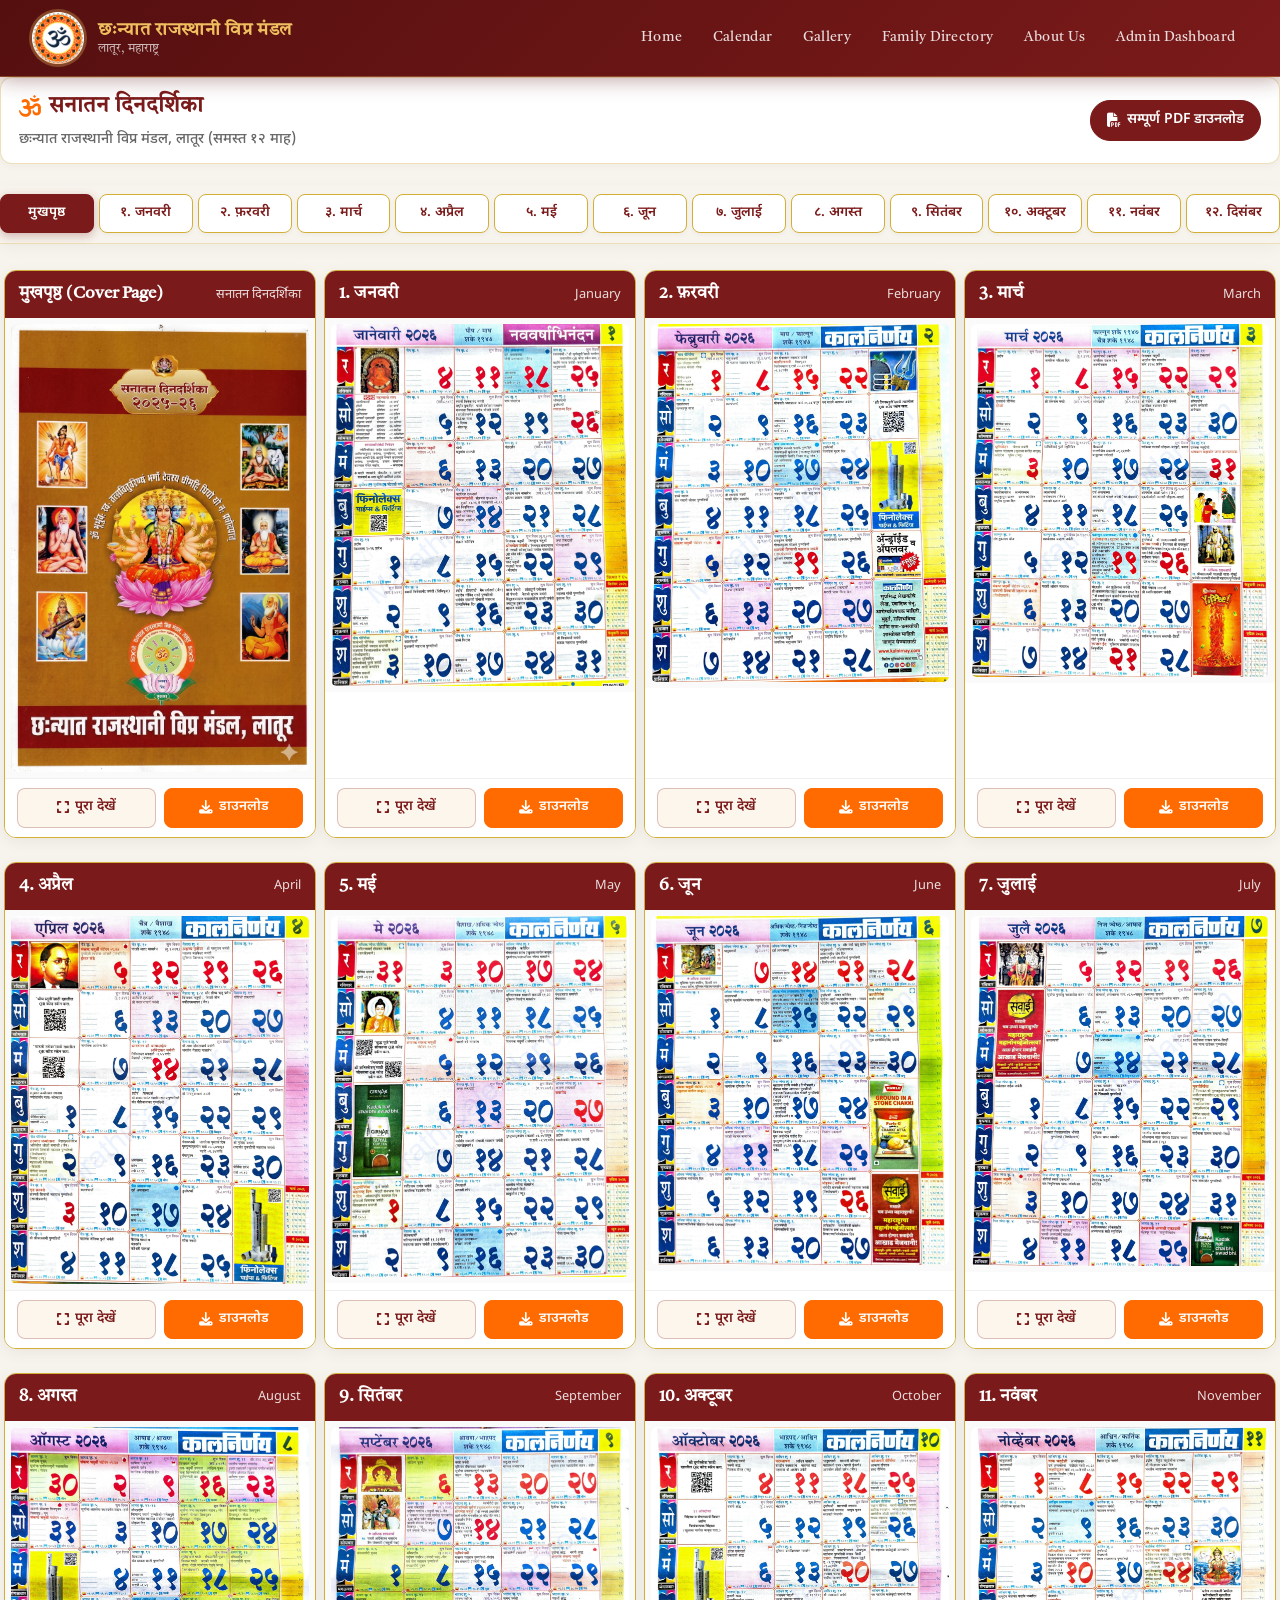
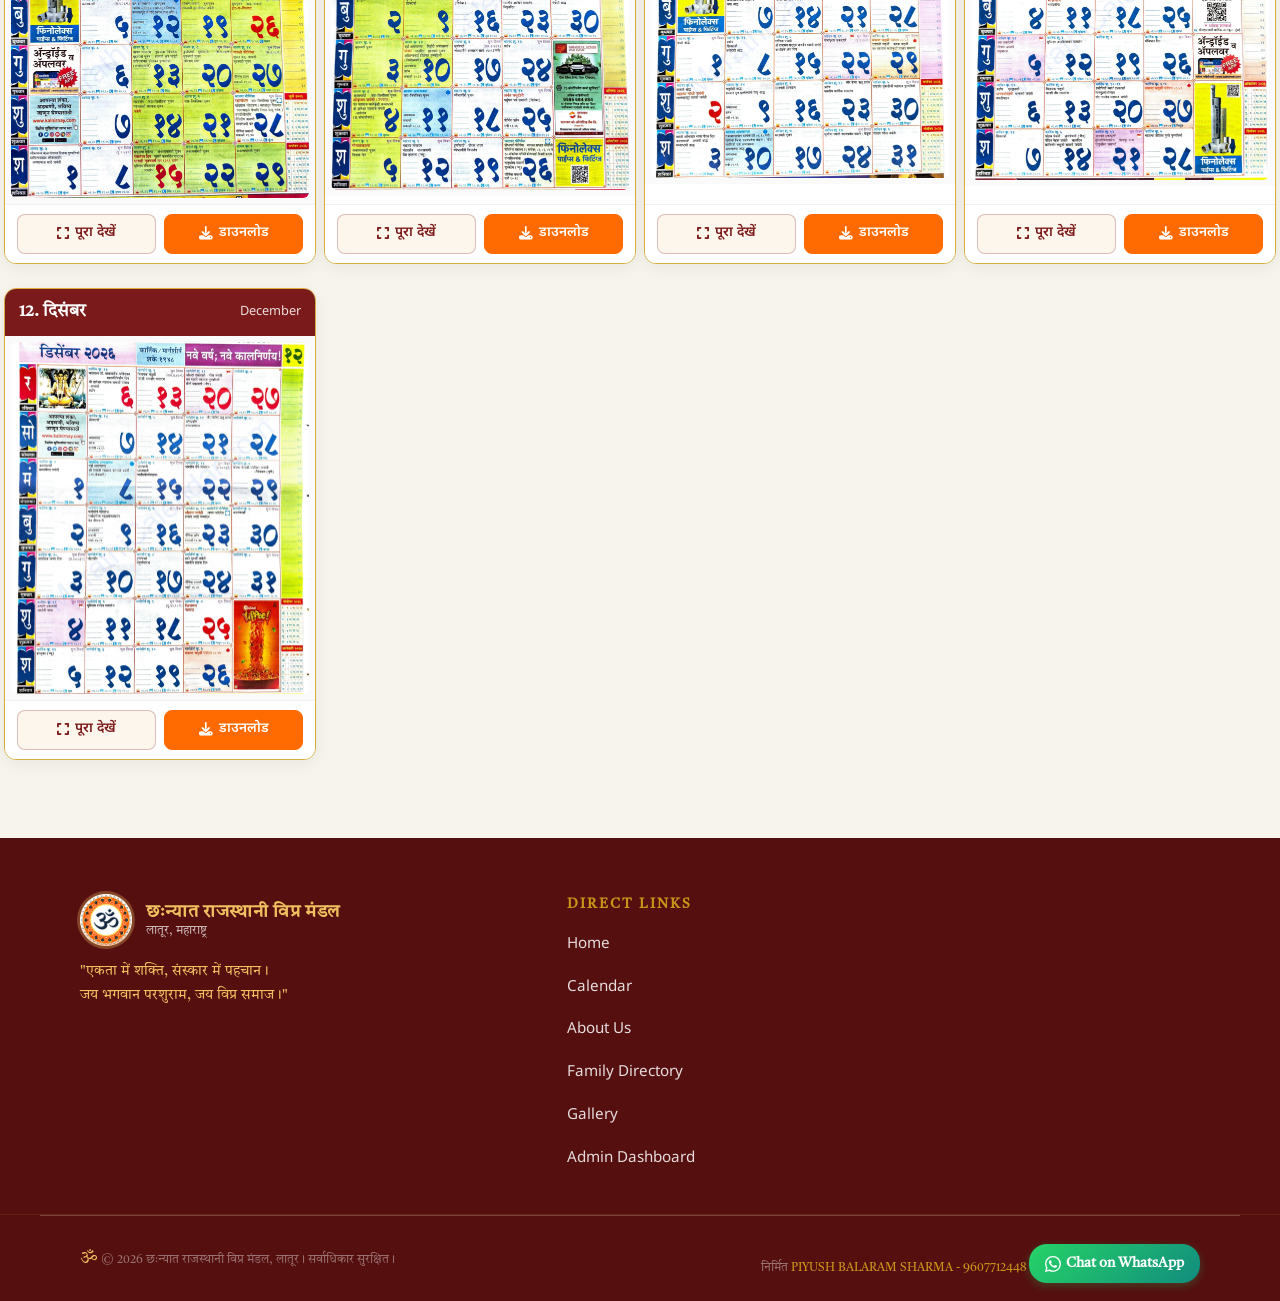
==== calendar.html @ 255fa9c8 "Configure GitHub Pages with static HTML versions and auto-deployment workflow" ====
﻿<!DOCTYPE html> <html lang="hi" dir="ltr"> <head>     <meta charset="UTF-8">     <meta name="viewport" content="width=device-width, initial-scale=1.0, viewport-fit=cover">     <meta name="theme-color" content="#7B1A1A">     <link rel="icon" href="favicon.ico" type="image/x-icon">     <link rel="shortcut icon" href="favicon.ico" type="image/x-icon">      <title>सनातन दिनदर्शिका (समस्त १२ माह) | छःन्यात राजस्थानी विप्र मंडल, लातूर</title>     <meta name="description" content="छःन्यात राजस्थानी विप्र मंडल लातूर — सनातन दिनदर्शिका (समस्त १२ माह के पृष्ठ)">      <link rel="preconnect" href="https://fonts.googleapis.com">     <link rel="preconnect" href="https://fonts.gstatic.com" crossorigin>     <link href="https://fonts.googleapis.com/css2?family=Tiro+Devanagari+Hindi&family=Noto+Sans+Devanagari:wght@400;500;600;700&display=swap" rel="stylesheet">     <link rel="stylesheet" href="https://cdnjs.cloudflare.com/ajax/libs/font-awesome/6.5.0/css/all.min.css">     <link rel="stylesheet" href="css/style.css?v=1793622425">      <style>         :root {             --cal-maroon: #7B1A1A;             --cal-maroon-dark: #581212;             --cal-gold: #d4af37;             --cal-saffron: #FF6B00;             --cal-saffron-dark: #e65100;             --cal-bg: #f7f4ed;             --sticky-offset: 140px;  /* height of sticky bar + breathing room */         }          body {             background-color: var(--cal-bg);             margin: 0;             padding: 0;             font-family: 'Noto Sans Devanagari', sans-serif;             -webkit-tap-highlight-color: transparent;         }          .cal-container {             max-width: 1200px;             margin: 0 auto;             padding: 15px 14px 60px;         }          /* Both site-header and month bar scroll naturally with the page */         .site-header {             position: relative !important;             top: auto !important;         }          .month-bar-sticky-wrap {             position: relative;             z-index: 10;             background: rgba(247, 244, 237, 0.98);             padding: 8px 0 10px;             margin-bottom: 20px;             border-bottom: 1.5px solid rgba(212, 175, 55, 0.3);             box-shadow: 0 4px 15px rgba(0, 0, 0, 0.04);         }          .month-bar-row {             display: flex;             overflow-x: auto;             scroll-snap-type: x mandatory;             -webkit-overflow-scrolling: touch;             gap: 8px;             padding: 4px 2px 6px;             scrollbar-width: none;         }         .month-bar-row::-webkit-scrollbar {             display: none;         }          .month-btn {             background: #fff;             border: 1.5px solid var(--cal-gold);             color: var(--cal-maroon);             padding: 7px 14px;             border-radius: 20px;             font-size: 0.88rem;             font-weight: 600;             cursor: pointer;             text-align: center;             transition: all 0.2s ease;             box-shadow: 0 2px 5px rgba(0,0,0,0.04);             white-space: nowrap;             display: inline-flex;             align-items: center;             justify-content: center;             text-decoration: none;             user-select: none;             flex-shrink: 0;             scroll-snap-align: center;         }          .month-btn:hover {             background: #fff3e6;             color: var(--cal-saffron);             border-color: var(--cal-saffron);             transform: translateY(-1px);         }          .month-btn.active {             background: var(--cal-maroon);             color: #fff;             border-color: var(--cal-maroon);             box-shadow: 0 3px 10px rgba(123, 26, 26, 0.3);         }          @media (min-width: 1200px) {             .month-bar-row {                 display: grid;                 grid-template-columns: repeat(13, 1fr);                 gap: 5px;                 overflow-x: visible;                 padding: 0;             }             .month-btn {                 padding: 8px 2px;                 border-radius: 8px;                 font-size: 0.85rem;                 flex-shrink: 1;             }         }          /* Control / Header Bar */         .cal-header-bar {             background: #fff;             padding: 12px 18px;             border-radius: 12px;             margin-bottom: 22px;             border: 1px solid rgba(201, 148, 26, 0.3);             display: flex;             justify-content: space-between;             align-items: center;             flex-wrap: wrap;             gap: 12px;             box-shadow: 0 2px 8px rgba(0,0,0,0.04);         }          .cal-main-title {             font-family: 'Tiro Devanagari Hindi', serif;             font-size: 1.35rem;             color: var(--cal-maroon);             margin: 0;             font-weight: 700;             display: flex;             align-items: center;             gap: 8px;         }          .btn-pdf {             background: var(--cal-maroon);             color: #fff;             border: 1px solid var(--cal-maroon);             padding: 8px 16px;             border-radius: 20px;             font-size: 0.88rem;             font-weight: 600;             cursor: pointer;             display: inline-flex;             align-items: center;             gap: 6px;             transition: all 0.2s;             text-decoration: none;         }          .btn-pdf:hover {             background: var(--cal-maroon-dark);             box-shadow: 0 3px 10px rgba(123, 26, 26, 0.25);         }          /* All 12 Months Grid */         .all-months-grid {             display: grid;             grid-template-columns: repeat(auto-fill, minmax(270px, 1fr));               margin-bottom: 30px;         }          .month-row-card {             background: #fff;             border-radius: 12px;             border: 1.5px solid var(--cal-gold);             overflow: hidden;             box-shadow: 0 4px 15px rgba(0,0,0,0.06);             display: flex;             flex-direction: column;             margin: 6px 4px 18px;             transition: transform 0.25s, box-shadow 0.25s, border-color 0.25s;         }          @keyframes cardPulseGlow {             0% { box-shadow: 0 0 0 0 rgba(255, 107, 0, 0.75); border-color: var(--cal-saffron); }             50% { box-shadow: 0 0 26px 8px rgba(255, 107, 0, 0.5); transform: scale(1.015); border-color: var(--cal-saffron); }             100% { box-shadow: 0 4px 15px rgba(0,0,0,0.06); border-color: var(--cal-gold); transform: scale(1); }         }         .month-row-card.highlight-pulse {             animation: cardPulseGlow 1.8s ease-in-out;         }          .month-row-card:hover {             transform: translateY(-4px);             box-shadow: 0 10px 25px rgba(123, 26, 26, 0.15);         }          .month-card-header {             background: var(--cal-maroon);             color: #fff;             padding: 10px 14px;             display: flex;             justify-content: space-between;             align-items: center;         }          .month-card-header h3 {             margin: 0;             font-size: 1.05rem;             font-family: 'Tiro Devanagari Hindi', serif;             color: #fff;         }          .month-card-header span {             font-size: 0.8rem;             opacity: 0.85;         }          .month-card-img-wrap {             padding: 6px;             background: #fafafa;             text-align: center;             display: flex;             align-items: center;             justify-content: center;         }          .month-card-img-wrap a {             display: block;             width: 100%;         }          .month-card-img-wrap img {             width: 100%;             height: auto;             display: block;             border-radius: 6px;             object-fit: contain;             transition: transform 0.2s ease;         }          .month-card-img-wrap:hover img {             transform: scale(1.015);         }          .month-card-actions {             padding: 9px 12px;             background: #fff;             border-top: 1px solid #f0f0f0;             display: flex;             gap: 8px;             margin-top: auto;         }          .card-action-btn {             flex: 1;             padding: 8px 10px;             border-radius: 8px;             font-size: 0.85rem;             font-weight: 600;             text-align: center;             cursor: pointer;             text-decoration: none;             display: inline-flex;             align-items: center;             justify-content: center;             gap: 6px;             border: 1px solid rgba(123, 26, 26, 0.25);             background: #fdf6ec;             color: var(--cal-maroon);             transition: all 0.2s;             min-height: 38px;         }          .card-action-btn:hover {             background: var(--cal-maroon);             color: #fff;         }          .card-action-btn.btn-dl {             background: var(--cal-saffron);             color: #fff;             border-color: var(--cal-saffron);         }         .card-action-btn.btn-dl:hover {             background: var(--cal-saffron-dark);         }          /* Floating Scroll-to-Top Button */         .scroll-top-btn {             position: fixed;             bottom: 25px;             right: 20px;             width: 46px;             height: 46px;             border-radius: 50%;             background: var(--cal-maroon);             color: #fff;             border: 2px solid var(--cal-gold);             box-shadow: 0 4px 15px rgba(0,0,0,0.25);             display: none;             align-items: center;             justify-content: center;             font-size: 1.1rem;             cursor: pointer;             z-index: 80;             transition: transform 0.2s ease, opacity 0.2s ease;         }         .scroll-top-btn:active {             transform: scale(0.92);         }          /* Mobile Screens */         @media (max-width: 768px) {             .cal-container {                 padding: 10px 12px 60px;             }              .month-bar-sticky-wrap {                 padding: 6px 0 8px;                 margin-bottom: 14px;             }              .month-btn {                 padding: 7px 14px;                 font-size: 0.85rem;             }              .cal-header-bar {                 padding: 10px 14px;                 justify-content: center;                 text-align: center;                 gap: 10px;                 margin-bottom: 14px;             }              .cal-main-title {                 font-size: 1.15rem;                 justify-content: center;             }              .all-months-grid {                 grid-template-columns: 1fr;                          }              .month-row-card {                 margin: 8px 12px 24px;             }              .month-card-header h3 {                 font-size: 1rem;             }              .month-card-img-wrap {                 padding: 4px;             }              .scroll-top-btn {                 bottom: 20px;                 right: 15px;             }         }          /* ══════════════════════════════════════════════════════════════            MINIMAL FULLSCREEN CALENDAR LIGHTBOX (ONLY ARROWS & IMAGE)         ══════════════════════════════════════════════════════════════ */         .cal-lightbox-overlay {             position: fixed;             inset: 0;             z-index: 99999;             background: rgba(8, 6, 6, 0.94);             backdrop-filter: blur(12px);             -webkit-backdrop-filter: blur(12px);             display: none;             align-items: center;             justify-content: center;             opacity: 0;             transition: opacity 0.22s ease;             user-select: none;         }         .cal-lightbox-overlay.active {             display: flex;             opacity: 1;         }          /* Floating Close Button */         .cal-lb-close-btn {             position: absolute;             top: 20px;             right: 22px;             width: 44px;             height: 44px;             border-radius: 50%;             background: rgba(255, 255, 255, 0.14);             border: 1px solid rgba(255, 255, 255, 0.3);             color: #fff;             font-size: 1.4rem;             display: flex;             align-items: center;             justify-content: center;             cursor: pointer;             z-index: 25;             transition: all 0.2s ease;             backdrop-filter: blur(8px);         }         .cal-lb-close-btn:hover {             background: #d32f2f;             border-color: #ef5350;             transform: scale(1.1);         }          /* Floating Zoom Controls Bar */         .cal-lb-zoom-bar {             position: absolute;             top: 20px;             left: 24px;             display: flex;             align-items: center;             gap: 8px;             z-index: 25;         }         .cal-lb-zoom-btn {             width: 44px;             height: 44px;             border-radius: 50%;             background: rgba(255, 255, 255, 0.14);             border: 1px solid rgba(255, 255, 255, 0.3);             color: #fff;             font-size: 1.15rem;             display: flex;             align-items: center;             justify-content: center;             cursor: pointer;             transition: all 0.2s ease;             backdrop-filter: blur(8px);         }         .cal-lb-zoom-btn:hover {             background: var(--cal-maroon);             border-color: var(--cal-gold);             transform: scale(1.1);             color: #fff;         }         .cal-lb-zoom-btn:active {             transform: scale(0.95);         }          /* Image Stage */         .cal-lightbox-stage {             width: 100%;             height: 100%;             display: flex;             align-items: center;             justify-content: center;             padding: 16px;             overflow: hidden;             touch-action: none;         }          .cal-lightbox-img {             max-width: 95vw;             max-height: 95vh;             object-fit: contain;             border-radius: 8px;             box-shadow: 0 15px 50px rgba(0, 0, 0, 0.85);             transition: transform 0.15s ease-out, opacity 0.18s ease;             transform-origin: center center;             cursor: zoom-in;             user-select: none;             -webkit-user-drag: none;         }         .cal-lightbox-img.zoomed {             cursor: grab;         }         .cal-lightbox-img.dragging {             cursor: grabbing;             transition: none !important;         }         .cal-lightbox-img.switching {             opacity: 0.15;             transform: scale(0.97);         }          /* Floating Prev / Next Navigation Arrows */         .cal-lb-nav {             position: absolute;             top: 50%;             transform: translateY(-50%);             width: 58px;             height: 58px;             border-radius: 50%;             background: rgba(32, 18, 18, 0.8);             border: 2px solid var(--cal-gold);             color: #fff;             font-size: 1.5rem;             cursor: pointer;             display: flex;             align-items: center;             justify-content: center;             transition: all 0.2s ease;             z-index: 20;             backdrop-filter: blur(8px);             box-shadow: 0 4px 20px rgba(0,0,0,0.6);         }         .cal-lb-nav:hover {             background: var(--cal-maroon);             transform: translateY(-50%) scale(1.15);             box-shadow: 0 0 25px rgba(212, 175, 55, 0.75);         }         .cal-lb-nav:active {             transform: translateY(-50%) scale(0.95);         }         .cal-lb-nav.prev { left: 24px; }         .cal-lb-nav.next { right: 24px; }          @media (max-width: 768px) {             .cal-lb-close-btn {                 top: 12px;                 right: 12px;                 width: 38px;                 height: 38px;                 font-size: 1.2rem;             }             .cal-lb-zoom-bar {                 top: 12px;                 left: 12px;                 gap: 6px;             }             .cal-lb-zoom-btn {                 width: 38px;                 height: 38px;                 font-size: 1rem;             }             .cal-lb-nav {                 width: 46px;                 height: 46px;                 font-size: 1.25rem;                 background: rgba(25, 12, 12, 0.7);             }             .cal-lb-nav.prev { left: 10px; }             .cal-lb-nav.next { right: 10px; }             .cal-lightbox-stage { padding: 8px; }             .cal-lightbox-img {                 max-width: 96vw;                 max-height: 94vh;             }         }     </style> </head> <body>     <!-- components/header.php --> <header class="site-header">   <!-- Sliding Name Band -->   <div class="sliding-name-band">     <div class="sliding-name-track" id="sliding-name-track"></div>   </div>    <div class="header-top">     <a href="/" class="logo-block" aria-label="मुखपृष्ठ">       <div class="logo-emblem" aria-hidden="true">         <img src="favicon.ico" alt="छःन्यात राजस्थानी विप्र मंडल लोगो" width="60" height="60">       </div>       <div class="logo-text">         <div class="logo-title">छःन्यात राजस्थानी विप्र मंडल</div>         <div class="logo-sub">लातूर, महाराष्ट्र</div>       </div>     </a>          <nav class="desktop-nav" aria-label="मुख्य नेविगेशन">          <a href="index.php">Home</a>          <a href="calendar.php">Calendar</a>          <a href="gallery.php">Gallery</a>          <a href="families.php">Family Directory</a>          <a href="about.php">About Us</a>          <a href="admin-login.php">Admin Dashboard</a>     </nav>          <button class="menu-toggle" id="menuToggle" aria-label="मेनू खोलें" aria-expanded="false">       <svg class="icon-open" viewBox="0 0 24 24" fill="none" stroke="currentColor" stroke-width="2">         <line x1="3" y1="6" x2="21" y2="6"/>         <line x1="3" y1="12" x2="21" y2="12"/>         <line x1="3" y1="18" x2="21" y2="18"/>       </svg>       <svg class="icon-close" viewBox="0 0 24 24" fill="none" stroke="currentColor" stroke-width="2">         <line x1="18" y1="6" x2="6" y2="18"/>         <line x1="6" y1="6" x2="18" y2="18"/>       </svg>     </button>   </div>      <div class="mobile-nav" id="mobileNav" role="navigation" aria-label="मोबाइल नेविगेशन">          <a href="index.php">Home</a>          <a href="calendar.php">Calendar</a>          <a href="gallery.php">Gallery</a>          <a href="families.php">Family Directory</a>          <a href="about.php">About Us</a>          <a href="admin-login.php">Admin Dashboard</a>   </div> </header>  <!-- Scroll to Top Button --> <button class="scroll-to-top" id="scrollToTop" aria-label="ऊपर जाएँ">   <svg viewBox="0 0 24 24" fill="none" stroke="currentColor" stroke-width="2.5" stroke-linecap="round" stroke-linejoin="round">     <polyline points="18 15 12 9 6 15"/>   </svg> </button>         <!-- Header Bar -->         <div class="cal-header-bar">             <div>                 <h1 class="cal-main-title">                     <i class="fas fa-om" style="color:var(--cal-saffron);"></i> सनातन दिनदर्शिका                 </h1>                 <p style="margin: 3px 0 0; font-size: 0.9rem; color: #666; font-weight: 500;">                     छःन्यात राजस्थानी विप्र मंडल, लातूर (समस्त १२ माह)                 </p>             </div>                          <a href="uploads/calendar/calendar.pdf" download="सनातन_दिनदर्शिका.pdf" class="btn-pdf">                 <i class="fas fa-file-pdf"></i> सम्पूर्ण PDF डाउनलोड             </a>                     </div>          <!-- Sticky Month Bar: Desktop (All 12 in 1 Row) & Mobile (Swipeable Pills) -->         <div class="month-bar-sticky-wrap" id="month-bar-sticky-wrap">             <div class="month-bar-row" id="month-bar-row">                 <a href="?month=cover" class="month-btn" data-month="cover" id="tab-month-cover">                     मुखपृष्ठ                 </a>                                     <a href="?month=1" class="month-btn" data-month="1" id="tab-month-1">                         १. जनवरी                    </a>                                     <a href="?month=2" class="month-btn" data-month="2" id="tab-month-2">                         २. फ़रवरी                    </a>                                     <a href="?month=3" class="month-btn" data-month="3" id="tab-month-3">                         ३. मार्च                    </a>                                     <a href="?month=4" class="month-btn" data-month="4" id="tab-month-4">                         ४. अप्रैल                    </a>                                     <a href="?month=5" class="month-btn" data-month="5" id="tab-month-5">                         ५. मई                    </a>                                     <a href="?month=6" class="month-btn" data-month="6" id="tab-month-6">                         ६. जून                    </a>                                     <a href="?month=7" class="month-btn" data-month="7" id="tab-month-7">                         ७. जुलाई                    </a>                                     <a href="?month=8" class="month-btn" data-month="8" id="tab-month-8">                         ८. अगस्त                    </a>                                     <a href="?month=9" class="month-btn" data-month="9" id="tab-month-9">                         ९. सितंबर                    </a>                                     <a href="?month=10" class="month-btn" data-month="10" id="tab-month-10">                         १०. अक्टूबर                    </a>                                     <a href="?month=11" class="month-btn" data-month="11" id="tab-month-11">                         ११. नवंबर                    </a>                                     <a href="?month=12" class="month-btn" data-month="12" id="tab-month-12">                         १२. दिसंबर                    </a>                             </div>         </div>          <!-- All 12 Months In Rows -->         <div class="all-months-grid" id="all-months-grid">             <!-- Official Cover Page Card -->                         <div class="month-row-card" id="month-card-cover">                 <div class="month-card-header">                     <h3>मुखपृष्ठ (Cover Page)</h3>                     <span>सनातन दिनदर्शिका</span>                 </div>                 <div class="month-card-img-wrap">                     <a href="uploads/calendar/cover.webp" class="cal-lb-trigger" data-lb-index="0" title="क्लिक कर पूरा देखें">                         <img src="uploads/calendar/cover.webp" alt="सनातन दिनदर्शिका मुखपृष्ठ"                              loading="lazy">                     </a>                 </div>                 <div class="month-card-actions">                     <a href="uploads/calendar/cover.webp" class="card-action-btn cal-lb-trigger" data-lb-index="0">                         <i class="fas fa-expand"></i> पूरा देखें                     </a>                     <a href="uploads/calendar/cover.webp" download="सनातन_दिनदर्शिका_मुखपृष्ठ.webp" class="card-action-btn btn-dl">                         <i class="fas fa-download"></i> डाउनलोड                     </a>                 </div>             </div>                              <div class="month-row-card" id="month-card-1">                     <div class="month-card-header">                         <h3>1. जनवरी</h3>                         <span>January</span>                     </div>                     <div class="month-card-img-wrap">                         <a href="uploads/calendar/pages/1.webp" class="cal-lb-trigger" data-lb-index="1" title="क्लिक कर पूरा देखें">                             <img src="uploads/calendar/pages/1.webp" alt="सनातन दिनदर्शिका - जनवरी 2026"                                  loading="lazy">                         </a>                     </div>                     <div class="month-card-actions">                         <a href="uploads/calendar/pages/1.webp" class="card-action-btn cal-lb-trigger" data-lb-index="1">                             <i class="fas fa-expand"></i> पूरा देखें                         </a>                         <a href="uploads/calendar/pages/1.webp" download="सनातन_दिनदर्शिका_जनवरी.webp" class="card-action-btn btn-dl">                             <i class="fas fa-download"></i> डाउनलोड                         </a>                     </div>                 </div>                             <div class="month-row-card" id="month-card-2">                     <div class="month-card-header">                         <h3>2. फ़रवरी</h3>                         <span>February</span>                     </div>                     <div class="month-card-img-wrap">                         <a href="uploads/calendar/pages/2.webp" class="cal-lb-trigger" data-lb-index="2" title="क्लिक कर पूरा देखें">                             <img src="uploads/calendar/pages/2.webp" alt="सनातन दिनदर्शिका - फ़रवरी 2026"                                  loading="lazy">                         </a>                     </div>                     <div class="month-card-actions">                         <a href="uploads/calendar/pages/2.webp" class="card-action-btn cal-lb-trigger" data-lb-index="2">                             <i class="fas fa-expand"></i> पूरा देखें                         </a>                         <a href="uploads/calendar/pages/2.webp" download="सनातन_दिनदर्शिका_फ़रवरी.webp" class="card-action-btn btn-dl">                             <i class="fas fa-download"></i> डाउनलोड                         </a>                     </div>                 </div>                             <div class="month-row-card" id="month-card-3">                     <div class="month-card-header">                         <h3>3. मार्च</h3>                         <span>March</span>                     </div>                     <div class="month-card-img-wrap">                         <a href="uploads/calendar/pages/3.webp" class="cal-lb-trigger" data-lb-index="3" title="क्लिक कर पूरा देखें">                             <img src="uploads/calendar/pages/3.webp" alt="सनातन दिनदर्शिका - मार्च 2026"                                  loading="lazy">                         </a>                     </div>                     <div class="month-card-actions">                         <a href="uploads/calendar/pages/3.webp" class="card-action-btn cal-lb-trigger" data-lb-index="3">                             <i class="fas fa-expand"></i> पूरा देखें                         </a>                         <a href="uploads/calendar/pages/3.webp" download="सनातन_दिनदर्शिका_मार्च.webp" class="card-action-btn btn-dl">                             <i class="fas fa-download"></i> डाउनलोड                         </a>                     </div>                 </div>                             <div class="month-row-card" id="month-card-4">                     <div class="month-card-header">                         <h3>4. अप्रैल</h3>                         <span>April</span>                     </div>                     <div class="month-card-img-wrap">                         <a href="uploads/calendar/pages/4.webp" class="cal-lb-trigger" data-lb-index="4" title="क्लिक कर पूरा देखें">                             <img src="uploads/calendar/pages/4.webp" alt="सनातन दिनदर्शिका - अप्रैल 2026"                                  loading="lazy">                         </a>                     </div>                     <div class="month-card-actions">                         <a href="uploads/calendar/pages/4.webp" class="card-action-btn cal-lb-trigger" data-lb-index="4">                             <i class="fas fa-expand"></i> पूरा देखें                         </a>                         <a href="uploads/calendar/pages/4.webp" download="सनातन_दिनदर्शिका_अप्रैल.webp" class="card-action-btn btn-dl">                             <i class="fas fa-download"></i> डाउनलोड                         </a>                     </div>                 </div>                             <div class="month-row-card" id="month-card-5">                     <div class="month-card-header">                         <h3>5. मई</h3>                         <span>May</span>                     </div>                     <div class="month-card-img-wrap">                         <a href="uploads/calendar/pages/5.webp" class="cal-lb-trigger" data-lb-index="5" title="क्लिक कर पूरा देखें">                             <img src="uploads/calendar/pages/5.webp" alt="सनातन दिनदर्शिका - मई 2026"                                  loading="lazy">                         </a>                     </div>                     <div class="month-card-actions">                         <a href="uploads/calendar/pages/5.webp" class="card-action-btn cal-lb-trigger" data-lb-index="5">                             <i class="fas fa-expand"></i> पूरा देखें                         </a>                         <a href="uploads/calendar/pages/5.webp" download="सनातन_दिनदर्शिका_मई.webp" class="card-action-btn btn-dl">                             <i class="fas fa-download"></i> डाउनलोड                         </a>                     </div>                 </div>                             <div class="month-row-card" id="month-card-6">                     <div class="month-card-header">                         <h3>6. जून</h3>                         <span>June</span>                     </div>                     <div class="month-card-img-wrap">                         <a href="uploads/calendar/pages/6.webp" class="cal-lb-trigger" data-lb-index="6" title="क्लिक कर पूरा देखें">                             <img src="uploads/calendar/pages/6.webp" alt="सनातन दिनदर्शिका - जून 2026"                                  loading="lazy">                         </a>                     </div>                     <div class="month-card-actions">                         <a href="uploads/calendar/pages/6.webp" class="card-action-btn cal-lb-trigger" data-lb-index="6">                             <i class="fas fa-expand"></i> पूरा देखें                         </a>                         <a href="uploads/calendar/pages/6.webp" download="सनातन_दिनदर्शिका_जून.webp" class="card-action-btn btn-dl">                             <i class="fas fa-download"></i> डाउनलोड                         </a>                     </div>                 </div>                             <div class="month-row-card" id="month-card-7">                     <div class="month-card-header">                         <h3>7. जुलाई</h3>                         <span>July</span>                     </div>                     <div class="month-card-img-wrap">                         <a href="uploads/calendar/pages/7.webp" class="cal-lb-trigger" data-lb-index="7" title="क्लिक कर पूरा देखें">                             <img src="uploads/calendar/pages/7.webp" alt="सनातन दिनदर्शिका - जुलाई 2026"                                  loading="lazy">                         </a>                     </div>                     <div class="month-card-actions">                         <a href="uploads/calendar/pages/7.webp" class="card-action-btn cal-lb-trigger" data-lb-index="7">                             <i class="fas fa-expand"></i> पूरा देखें                         </a>                         <a href="uploads/calendar/pages/7.webp" download="सनातन_दिनदर्शिका_जुलाई.webp" class="card-action-btn btn-dl">                             <i class="fas fa-download"></i> डाउनलोड                         </a>                     </div>                 </div>                             <div class="month-row-card" id="month-card-8">                     <div class="month-card-header">                         <h3>8. अगस्त</h3>                         <span>August</span>                     </div>                     <div class="month-card-img-wrap">                         <a href="uploads/calendar/pages/8.webp" class="cal-lb-trigger" data-lb-index="8" title="क्लिक कर पूरा देखें">                             <img src="uploads/calendar/pages/8.webp" alt="सनातन दिनदर्शिका - अगस्त 2026"                                  loading="lazy">                         </a>                     </div>                     <div class="month-card-actions">                         <a href="uploads/calendar/pages/8.webp" class="card-action-btn cal-lb-trigger" data-lb-index="8">                             <i class="fas fa-expand"></i> पूरा देखें                         </a>                         <a href="uploads/calendar/pages/8.webp" download="सनातन_दिनदर्शिका_अगस्त.webp" class="card-action-btn btn-dl">                             <i class="fas fa-download"></i> डाउनलोड                         </a>                     </div>                 </div>                             <div class="month-row-card" id="month-card-9">                     <div class="month-card-header">                         <h3>9. सितंबर</h3>                         <span>September</span>                     </div>                     <div class="month-card-img-wrap">                         <a href="uploads/calendar/pages/9.webp" class="cal-lb-trigger" data-lb-index="9" title="क्लिक कर पूरा देखें">                             <img src="uploads/calendar/pages/9.webp" alt="सनातन दिनदर्शिका - सितंबर 2026"                                  loading="lazy">                         </a>                     </div>                     <div class="month-card-actions">                         <a href="uploads/calendar/pages/9.webp" class="card-action-btn cal-lb-trigger" data-lb-index="9">                             <i class="fas fa-expand"></i> पूरा देखें                         </a>                         <a href="uploads/calendar/pages/9.webp" download="सनातन_दिनदर्शिका_सितंबर.webp" class="card-action-btn btn-dl">                             <i class="fas fa-download"></i> डाउनलोड                         </a>                     </div>                 </div>                             <div class="month-row-card" id="month-card-10">                     <div class="month-card-header">                         <h3>10. अक्टूबर</h3>                         <span>October</span>                     </div>                     <div class="month-card-img-wrap">                         <a href="uploads/calendar/pages/10.webp" class="cal-lb-trigger" data-lb-index="10" title="क्लिक कर पूरा देखें">                             <img src="uploads/calendar/pages/10.webp" alt="सनातन दिनदर्शिका - अक्टूबर 2026"                                  loading="lazy">                         </a>                     </div>                     <div class="month-card-actions">                         <a href="uploads/calendar/pages/10.webp" class="card-action-btn cal-lb-trigger" data-lb-index="10">                             <i class="fas fa-expand"></i> पूरा देखें                         </a>                         <a href="uploads/calendar/pages/10.webp" download="सनातन_दिनदर्शिका_अक्टूबर.webp" class="card-action-btn btn-dl">                             <i class="fas fa-download"></i> डाउनलोड                         </a>                     </div>                 </div>                             <div class="month-row-card" id="month-card-11">                     <div class="month-card-header">                         <h3>11. नवंबर</h3>                         <span>November</span>                     </div>                     <div class="month-card-img-wrap">                         <a href="uploads/calendar/pages/11.webp" class="cal-lb-trigger" data-lb-index="11" title="क्लिक कर पूरा देखें">                             <img src="uploads/calendar/pages/11.webp" alt="सनातन दिनदर्शिका - नवंबर 2026"                                  loading="lazy">                         </a>                     </div>                     <div class="month-card-actions">                         <a href="uploads/calendar/pages/11.webp" class="card-action-btn cal-lb-trigger" data-lb-index="11">                             <i class="fas fa-expand"></i> पूरा देखें                         </a>                         <a href="uploads/calendar/pages/11.webp" download="सनातन_दिनदर्शिका_नवंबर.webp" class="card-action-btn btn-dl">                             <i class="fas fa-download"></i> डाउनलोड                         </a>                     </div>                 </div>                             <div class="month-row-card" id="month-card-12">                     <div class="month-card-header">                         <h3>12. दिसंबर</h3>                         <span>December</span>                     </div>                     <div class="month-card-img-wrap">                         <a href="uploads/calendar/pages/12.webp" class="cal-lb-trigger" data-lb-index="12" title="क्लिक कर पूरा देखें">                             <img src="uploads/calendar/pages/12.webp" alt="सनातन दिनदर्शिका - दिसंबर 2026"                                  loading="lazy">                         </a>                     </div>                     <div class="month-card-actions">                         <a href="uploads/calendar/pages/12.webp" class="card-action-btn cal-lb-trigger" data-lb-index="12">                             <i class="fas fa-expand"></i> पूरा देखें                         </a>                         <a href="uploads/calendar/pages/12.webp" download="सनातन_दिनदर्शिका_दिसंबर.webp" class="card-action-btn btn-dl">                             <i class="fas fa-download"></i> डाउनलोड                         </a>                     </div>                 </div>                     </div>          <!-- Floating Scroll to Top Button -->         <button type="button" class="scroll-top-btn" id="scroll-top-btn" title="ऊपर जाएं" aria-label="ऊपर जाएं">             <i class="fas fa-arrow-up"></i>         </button>     </main>      <!-- ═══════════════════════════════════════════════════════════          MINIMAL FULLSCREEN LIGHTBOX (ONLY ARROWS & IMAGE)     ═══════════════════════════════════════════════════════════ -->     <div class="cal-lightbox-overlay" id="cal-lightbox" role="dialog" aria-modal="true" aria-label="दिनदर्शिका दर्शक">         <!-- Floating Close Button -->         <button type="button" id="cal-lightbox-close" class="cal-lb-close-btn" title="बंद करें (Esc)" aria-label="बंद करें">             <i class="fas fa-times"></i>         </button>          <!-- Floating Zoom Controls -->         <div class="cal-lb-zoom-bar">             <button type="button" id="cal-lb-zoom-in" class="cal-lb-zoom-btn" title="ज़ूम इन (+)" aria-label="ज़ूम इन">                 <i class="fas fa-search-plus"></i>             </button>             <button type="button" id="cal-lb-zoom-out" class="cal-lb-zoom-btn" title="ज़ूम आउट (-)" aria-label="ज़ूम आउट">                 <i class="fas fa-search-minus"></i>             </button>             <button type="button" id="cal-lb-zoom-reset" class="cal-lb-zoom-btn" title="रीसेट (1:1)" aria-label="रीसेट">                 <i class="fas fa-compress-arrows-alt"></i>             </button>         </div>          <!-- Previous Arrow Button -->         <button type="button" class="cal-lb-nav prev" id="cal-lightbox-prev" title="पिछला महीना (←)" aria-label="पिछला महीना">             <i class="fas fa-chevron-left"></i>         </button>          <!-- Fullscreen Image Stage -->         <div class="cal-lightbox-stage" id="cal-lightbox-stage">             <img id="cal-lightbox-img" class="cal-lightbox-img" src="" alt="दिनदर्शिका पृष्ठ">         </div>          <!-- Next Arrow Button -->         <button type="button" class="cal-lb-nav next" id="cal-lightbox-next" title="अगला महीना (→)" aria-label="अगला महीना">             <i class="fas fa-chevron-right"></i>         </button>     </div>      <!-- Embedding Calendar Pages Data for JS Controller -->     <script>         window.CALENDAR_PAGES = [{"key":"cover","title":"सनातन दिनदर्शिका (मुखपृष्ठ)","sub":"छःन्यात राजस्थानी विप्र मंडल, लातूर","short":"मुखपृष्ठ","src":"uploads\/calendar\/cover.webp","download":"सनातन_दिनदर्शिका_मुखपृष्ठ.webp"},{"key":"1","title":"1. जनवरी","sub":"January","short":"1. जनवरी","src":"uploads\/calendar\/pages\/1.webp","download":"सनातन_दिनदर्शिका_जनवरी.webp"},{"key":"2","title":"2. फ़रवरी","sub":"February","short":"2. फ़रवरी","src":"uploads\/calendar\/pages\/2.webp","download":"सनातन_दिनदर्शिका_फ़रवरी.webp"},{"key":"3","title":"3. मार्च","sub":"March","short":"3. मार्च","src":"uploads\/calendar\/pages\/3.webp","download":"सनातन_दिनदर्शिका_मार्च.webp"},{"key":"4","title":"4. अप्रैल","sub":"April","short":"4. अप्रैल","src":"uploads\/calendar\/pages\/4.webp","download":"सनातन_दिनदर्शिका_अप्रैल.webp"},{"key":"5","title":"5. मई","sub":"May","short":"5. मई","src":"uploads\/calendar\/pages\/5.webp","download":"सनातन_दिनदर्शिका_मई.webp"},{"key":"6","title":"6. जून","sub":"June","short":"6. जून","src":"uploads\/calendar\/pages\/6.webp","download":"सनातन_दिनदर्शिका_जून.webp"},{"key":"7","title":"7. जुलाई","sub":"July","short":"7. जुलाई","src":"uploads\/calendar\/pages\/7.webp","download":"सनातन_दिनदर्शिका_जुलाई.webp"},{"key":"8","title":"8. अगस्त","sub":"August","short":"8. अगस्त","src":"uploads\/calendar\/pages\/8.webp","download":"सनातन_दिनदर्शिका_अगस्त.webp"},{"key":"9","title":"9. सितंबर","sub":"September","short":"9. सितंबर","src":"uploads\/calendar\/pages\/9.webp","download":"सनातन_दिनदर्शिका_सितंबर.webp"},{"key":"10","title":"10. अक्टूबर","sub":"October","short":"10. अक्टूबर","src":"uploads\/calendar\/pages\/10.webp","download":"सनातन_दिनदर्शिका_अक्टूबर.webp"},{"key":"11","title":"11. नवंबर","sub":"November","short":"11. नवंबर","src":"uploads\/calendar\/pages\/11.webp","download":"सनातन_दिनदर्शिका_नवंबर.webp"},{"key":"12","title":"12. दिसंबर","sub":"December","short":"12. दिसंबर","src":"uploads\/calendar\/pages\/12.webp","download":"सनातन_दिनदर्शिका_दिसंबर.webp"}];     </script>      <footer class="site-footer">   <div class="footer-top">     <div class="footer-logo-section">       <a href="/" class="logo-block" aria-label="मुखपृष्ठ">         <div class="logo-emblem" aria-hidden="true">           <img src="favicon.ico" alt="छःन्यात राजस्थानी विप्र मंडल लोगो" width="60" height="60">         </div>         <div class="logo-text">           <div class="logo-title">छःन्यात राजस्थानी विप्र मंडल</div>           <div class="logo-sub">लातूर, महाराष्ट्र</div>         </div>       </a>       <p class="footer-tagline">         "एकता में शक्ति, संस्कार में पहचान।<br/>         जय भगवान परशुराम, जय विप्र समाज।"       </p>     </div>      <div class="footer-col">       <h4>Direct Links</h4>       <ul>         <li><a href="/">Home</a></li>         <li><a href="/calendar.php">Calendar</a></li>         <li><a href="/about.php">About Us</a></li>         <li><a href="/families.php">Family Directory</a></li>         <li><a href="/gallery.php">Gallery</a></li>         <li><a href="/admin-dashboard.php">Admin Dashboard</a></li>       </ul>     </div>   </div>    <div class="footer-bottom-wrap">     <div class="footer-bottom">       <div class="footer-copy">         <span class="om-symbol">ॐ</span>         © 2026 छःन्यात राजस्थानी विप्र मंडल, लातूर। सर्वाधिकार सुरक्षित।       </div>        <div class="footer-developer">         निर्मित         <a href="tel:+919607712448" class="developer-name">           PIYUSH BALARAM SHARMA - 9607712448        <a href="https://wa.me/919607712448?text=%E0%A4%A8%E0%A4%AE%E0%A4%B8%E0%A5%8D%E0%A4%95%E0%A4%BE%E0%A4%B0%2C%20%E0%A4%AE%E0%A5%88%E0%A4%82%20%E0%A4%9B%E0%A4%83%E0%A4%A8%E0%A5%8D%E0%A4%AF%E0%A4%BE%E0%A4%A4%20%E0%A4%B0%E0%A4%BE%E0%A4%9C%E0%A4%B8%E0%A5%8D%E0%A4%A5%E0%A4%BE%E0%A4%A8%E0%A5%80%20%E0%A4%B5%E0%A4%BF%E0%A4%AA%E0%A5%8D%E0%A4%B0%20%E0%A4%AE%E0%A4%82%E0%A4%A1%E0%A4%B2%20%E0%A4%B5%E0%A5%87%E0%A4%AC%E0%A4%B8%E0%A4%BE%E0%A4%87%E0%A4%9F%20%E0%A4%95%E0%A5%87%20%E0%A4%AE%E0%A4%BE%E0%A4%A7%E0%A5%8D%E0%A4%AF%E0%A4%AE%20%E0%A4%B8%E0%A5%87%20%E0%A4%B8%E0%A4%82%E0%A4%AA%E0%A4%B0%E0%A5%8D%E0%A4%95%20%E0%A4%95%E0%A4%B0%20%E0%A4%B0%E0%A4%B9%E0%A4%BE%20%E0%A4%B9%E0%A5%82%E0%A4%81%E0%A5%A4"    target="_blank"    rel="noopener"    class="whatsapp-btn"    style="color: #fff; text-decoration: none;">      <svg xmlns="http://www.w3.org/2000/svg"          width="16"          height="16"          fill="currentColor"          class="bi bi-whatsapp"          viewBox="0 0 16 16">         <path d="M13.601 2.326A7.85 7.85 0 0 0 7.994 0C3.627 0 .068 3.558.064 7.926c0 1.399.366 2.76 1.057 3.965L0 16l4.204-1.102a7.9 7.9 0 0 0 3.79.965h.004c4.368 0 7.926-3.558 7.93-7.93A7.9 7.9 0 0 0 13.6 2.326zM7.994 14.521a6.6 6.6 0 0 1-3.356-.92l-.24-.144-2.494.654.666-2.433-.156-.251a6.56 6.56 0 0 1-1.007-3.505c0-3.626 2.957-6.584 6.591-6.584a6.56 6.56 0 0 1 4.66 1.931 6.56 6.56 0 0 1 1.928 4.66c-.004 3.639-2.961 6.592-6.592 6.592m3.615-4.934c-.197-.099-1.17-.578-1.353-.646-.182-.065-.315-.099-.445.099-.133.197-.513.646-.627.775-.114.133-.232.148-.43.05-.197-.1-.836-.308-1.592-.985-.59-.525-.985-1.175-1.103-1.372-.114-.198-.011-.304.088-.403.087-.088.197-.232.296-.346.1-.114.133-.198.198-.33.065-.134.034-.248-.015-.347-.05-.099-.445-1.076-.612-1.47-.16-.389-.323-.335-.445-.34-.114-.007-.247-.007-.38-.007a.73.73 0 0 0-.529.247c-.182.198-.691.677-.691 1.654s.71 1.916.81 2.049c.098.133 1.394 2.132 3.383 2.992.47.205.84.326 1.129.418.475.152.904.129 1.246.08.38-.058 1.171-.48 1.338-.943.164-.464.164-.86.114-.943-.049-.084-.182-.133-.38-.232"/>     </svg>     Chat on WhatsApp </a>       </div>     </div>   </div> </footer>     <script src="js/include.js?v=1789207174"></script>     <script src="js/calendar.js?v=1793626904"></script> </body> </html>
---- css/style.css ----
/* =========================================
   🎨 MASTER STYLESHEET (Merged)
   ========================================= */



/* ────────────────────────────────────────────────────────────────
   1️⃣  CSS RESET & ROOT VARIABLES (Orange‑Red theme)
   ──────────────────────────────────────────────────────────────── */
*,
*::before,
*::after {
    margin: 0;
    padding: 0;
    box-sizing: border-box;
}

:root {
    /* Core palette */
    --saffron: #FF6B00;
    --saffron-deep: #D94F00;
    --saffron-light: #FF9A3C;
    --saffron-pale: #FFF3E6;
    --maroon: #7B1A1A;
    --maroon-deep: #550F0F;
    --maroon-soft: #9B2424;
    --gold: #C9941A;
    --gold-light: #F0C060;
    --gold-pale: #FDF5E0;
    --cream: #FEF9F0;
    --white: #FFFFFF;
    --text-dark: #2A1000;
    --text-mid: #5C3010;
    --text-soft: #8B5A2B;
    --border: rgba(201, 148, 26, 0.25);
    --shadow-card: 0 2px 12px rgba(123, 26, 26, 0.08);
    --shadow-hover: 0 8px 24px rgba(123, 26, 26, 0.12);
    --radius: 12px;
    --radius-sm: 8px;
    --transition: 0.25s cubic-bezier(0.4, 0, 0.2, 1);
    --spacing-xs: 8px;
    --spacing-sm: 12px;
    --spacing-md: 16px;
    --spacing-lg: 24px;
    --spacing-xl: 32px;
    --spacing-2xl: 48px;

    /* Orange + Red Theme */
    --orange: #FF6B00;
    --orange-light: #FF8C42;
    --red: #D32F2F;
    --red-dark: #B71C1C;

    /* Light‑theme re‑declarations */
    --text-dark: #212121;
    --bg-light: #FFF8F3;
    --bg-card: #FFFFFF;
    --shadow: 0 4px 10px rgba(0, 0, 0, 0.12);
    --text-secondary: #666;
    --transition-global: all 0.3s ease;

    /* Royal Gallery Theme (reused / extended) */
    --gold-gradient: linear-gradient(135deg, var(--gold) 0%, var(--gold-light) 100%);
    --maroon-gradient: linear-gradient(135deg, var(--maroon-deep) 0%, var(--maroon) 100%);
    --radius-md: var(--radius);
    --shadow-premium: 0 4px 20px rgba(0, 0, 0, 0.15);
    --card-bg: var(--bg-card);
    --transition-royal: all 0.3s cubic-bezier(0.25, 1, 0.5, 1);
    --saffron-bright: #FF8C00;
    --maroon-dark: var(--maroon-deep);
}

/* ────────────────────────────────────────────────────────────────
   2️⃣  DARK‑MODE OVERRIDES
   ──────────────────────────────────────────────────────────────── */
body.dark-mode {
    --text-dark: #E0E0E0;
    --bg-light: #121212;
    --bg-card: #1E1E1E;
    --shadow: 0 4px 10px rgba(0, 0, 0, 0.5);
    --text-mid: #bbb;
    --text-soft: #999;
    --text-secondary: #aaa;
    --border: rgba(201, 148, 26, 0.5);
    --card-bg: #1E1E1E;
}

/* ────────────────────────────────────────────────────────────────
   3️⃣  GLOBAL TYPOGRAPHY & LAYOUT
   ──────────────────────────────────────────────────────────────── */

/* --- INSTRUCTION SECTION CONTAINER --- */
.samaj-instruction-section {
    background: linear-gradient(135deg, var(--maroon-deep, #4a0e0e), var(--maroon, #7B1A1A));
    padding: 10px 14px;
    text-align: center;
}

/* --- DESCRIPTION CARD --- */
.samaj-description {
    max-width: 700px;
    margin: 0 auto;
    padding: 10px 14px;
    text-align: center;
    font-family: 'Tiro Devanagari Hindi', serif;
    /* Matches your site's Hindi font */
    font-size: clamp(14px, 2vw, 16px);
    /* Responsive font size */
    line-height: 1.7;
    color: #5a1212;
    /* Slightly softer maroon for better readability on cream */
    background: linear-gradient(135deg, #fffdf9, #fff5e6);
    /* Clean cream gradient */
    border: 1px solid rgba(123, 26, 26, 0.08);
    border-left: 5px solid var(--gold-light, #C9941A);
    /* Changed to Gold for a premium look */
    border-radius: 12px;
    box-shadow: 0 8px 24px rgba(0, 0, 0, 0.15);
    font-weight: 500;
    transition: transform 0.3s ease, box-shadow 0.3s ease;
}

/* Subtle interactive hover effect */
.samaj-description:hover {
    transform: translateY(-2px);
    box-shadow: 0 12px 28px rgba(0, 0, 0, 0.2);
}

.samaj-icon {
    margin-right: 6px;
    font-size: 16px;
}

@media (max-width: 768px) {
    .samaj-description {
        margin: 14px 16px 12px;
        font-size: 13px;
        padding: 10px 14px;
    }
}

html {
    scroll-behavior: smooth;
}

body {
    font-family: 'Noto Sans Devanagari', 'Tiro Devanagari Hindi', sans-serif;
    background: var(--cream);
    color: var(--text-dark);
    line-height: 1.6;
    -webkit-font-smoothing: antialiased;
    overflow-x: hidden;
    min-height: 100vh;
    font-size: 15px;
    transition: var(--transition-global);
}

body.dark-mode {
    background: var(--bg-light);
    color: var(--text-dark);
}

a {
    text-decoration: none;
    color: inherit;
}

ul {
    list-style: none;
}

img {
    max-width: 100%;
    height: auto;
    display: block;
}

.container {
    max-width: 1200px;
    margin: 0 auto;
    padding: 0 20px;
}

.sr-only {
    position: absolute;
    width: 1px;
    height: 1px;
    padding: 0;
    margin: -1px;
    overflow: hidden;
    clip: rect(0, 0, 0, 0);
    white-space: nowrap;
    border: 0;
}

*:focus-visible {
    outline: 3px solid var(--saffron);
    outline-offset: 2px;
    border-radius: 4px;
}

.skip-link {
    position: absolute;
    top: -40px;
    left: 0;
    background: var(--maroon);
    color: #fff;
    padding: 8px 16px;
    transition: top .3s;
    z-index: 100;
}

.skip-link:focus {
    top: 0;
}

.breadcrumb {
    margin: 20px 0;
    font-size: 0.95rem;
    color: #666;
    padding: 10px 15px;
    background: var(--bg-card);
    border-radius: 8px;
    box-shadow: var(--shadow);
    border-left: 4px solid var(--orange);
}

.breadcrumb a {
    color: var(--red);
    text-decoration: none;
    font-weight: 500;
    transition: var(--transition);
}

.breadcrumb a:hover {
    color: var(--orange);
}

/* ────────────────────────────────────────────────────────────────
   4️⃣  BRANCH PAGE – LOADING, ERROR & IDEAL SECTION
   ──────────────────────────────────────────────────────────────── */
.loading-section {
    margin-bottom: 50px;
    text-align: center;
    display: flex;
    justify-content: center;
}

.error-msg {
    text-align: center;
    padding: 2rem;
    color: #e74c3c;
    background: #fdf2f2;
    border-radius: var(--radius, 12px);
    margin: 2rem auto;
    max-width: 600px;
}

.error-link {
    color: var(--saffron, #FF6B00);
    font-weight: bold;
    text-decoration: none;
}

.error-link:hover {
    text-decoration: underline;
}

/* Ideal Section */
.ideal-section {
    margin-bottom: 50px;
    text-align: center;
    display: flex;
    justify-content: center;
}

.ideal-card {
    background: var(--bg-card, #fff);
    padding: 30px;
    border-radius: 15px;
    box-shadow: 0 8px 20px rgba(0, 0, 0, 0.1);
    max-width: 350px;
    width: 100%;
    transition: transform 0.3s, box-shadow 0.3s;
}

.ideal-card:hover {
    transform: translateY(-5px);
    box-shadow: 0 15px 30px rgba(0, 0, 0, 0.15);
}

.ideal-photo-skeleton {
    width: 250px;
    aspect-ratio: 3/4;
    margin: 0 auto 20px auto;
}

.ideal-photo {
    width: 250px;
    aspect-ratio: 3/4;
    object-fit: cover;
    border-radius: var(--radius, 12px);
    border: 4px solid var(--saffron, #FF6B00);
    margin: 0 auto 20px auto;
    display: block;
    box-shadow: 0 10px 25px rgba(0, 0, 0, 0.15);
    background: linear-gradient(90deg, #f0e6d9 25%, #f9f3ea 50%, #f0e6d9 75%);
    background-size: 200% 100%;
    animation: shimmer 1.5s infinite;
}

.ideal-photo.loaded,
.committee-photo.loaded,
.family-photo.loaded {
    background: none;
    animation: none;
}

.ideal-name {
    color: var(--maroon, #7B1A1A);
    margin: 10px 0 5px;
    font-size: 1.4rem;
}

.ideal-quote {
    color: var(--text-secondary, #666);
    font-style: italic;
    line-height: 1.6;
}

/* =========================================
   PROFESSIONAL HERO SLIDER STYLES
   ========================================= */

/* --- CONTAINER & TRACK --- */
.hero-slider {
    position: relative;
    width: 100%;
    aspect-ratio: 16 / 9;
    max-height: 85vh;
    overflow: hidden;
    background: var(--maroon-deep, #1a0505);
    font-family: 'Tiro Devanagari Hindi', serif;
}

.slider-wrapper {
    position: relative;
    width: 100%;
    height: 100%;
}

.slider-track {
    display: flex;
    height: 100%;
    align-items: center;
    transition: transform 0.8s cubic-bezier(0.25, 1, 0.5, 1);
    will-change: transform;
}

/* --- SLIDES & IMAGES --- */
.slide {
    flex: 0 0 70%;
    margin: 0 -1%;
    height: 90%;
    position: relative;
    overflow: hidden;
    cursor: pointer;
    border-radius: 20px;
    opacity: 0.5;
    transform: scale(0.85);
    filter: brightness(0.4);
    transition: transform 0.8s cubic-bezier(0.25, 1, 0.5, 1), opacity 0.8s ease, filter 0.8s ease, height 0.8s ease;
    box-shadow: 0 10px 30px rgba(0, 0, 0, 0.5);
}

.slide.active {
    opacity: 1;
    transform: scale(1);
    filter: brightness(1);
    z-index: 2;
    height: 100%;
}

.slide picture,
.slide-picture {
    display: block;
    width: 100%;
    height: 100%;
}

.slide img,
.slide picture img,
.slide-picture img {
    width: 100%;
    height: 100%;
    object-fit: cover;
    /* Fills entire space */
    transform: scale(1);
    transition: transform 8s ease-out;
}

.slide.active img {
    transform: scale(1.05);
}

/* Gradient Overlay for text readability */
.slide-gradient {
    position: absolute;
    inset: 0;
    background: linear-gradient(to top, rgba(0, 0, 0, 0.85) 0%, rgba(0, 0, 0, 0.3) 40%, rgba(0, 0, 0, 0) 70%);
    pointer-events: none;
    z-index: 1;
}

/* --- CAPTIONS --- */
.slide-caption {
    position: absolute;
    bottom: 60px;
    left: 5%;
    right: 5%;
    text-align: center;
    color: var(--gold-light);
    z-index: 2;
    padding: 0 20px;
    transform: translateY(30px);
    opacity: 0;
    transition: all 0.8s cubic-bezier(0.215, 0.61, 0.355, 1) 0.2s;
}

.slide.active .slide-caption {
    transform: translateY(0);
    opacity: 1;
}

.slide-caption h3 {
    font-size: clamp(1.5rem, 3.5vw, 2.5rem);
    margin-bottom: 10px;
    text-shadow: 0 4px 12px rgba(0, 0, 0, 0.6);
    font-weight: 700;
    line-height: 1.2;
}

.slide-caption p {
    font-size: clamp(0.95rem, 1.8vw, 1.15rem);
    max-width: 700px;
    margin: 0 auto;
    opacity: 0.95;
    text-shadow: 0 2px 8px rgba(0, 0, 0, 0.6);
    line-height: 1.6;
}

/* --- NAVIGATION ARROWS (Matches your HTML .slider-nav) --- */
.slider-nav {
    position: absolute;
    top: 50%;
    transform: translateY(-50%);
    background: rgba(255, 255, 255, 0.1);
    backdrop-filter: blur(8px);
    -webkit-backdrop-filter: blur(8px);
    border: 1px solid rgba(255, 255, 255, 0.2);
    color: #fff;
    width: 50px;
    height: 50px;
    border-radius: 50%;
    cursor: pointer;
    display: flex;
    align-items: center;
    justify-content: center;
    transition: all 0.4s cubic-bezier(0.175, 0.885, 0.32, 1.275);
    z-index: 10;
    padding: 0;
    opacity: 0;
}

.hero-slider:hover .slider-nav {
    opacity: 1;
}

.slider-nav:hover {
    background: var(--gold-light, #C9941A);
    border-color: var(--gold-light, #C9941A);
    transform: translateY(-50%) scale(1.1);
    box-shadow: 0 8px 20px rgba(201, 148, 26, 0.4);
}

.slider-nav:active {
    transform: translateY(-50%) scale(0.95);
}

.slider-nav svg {
    width: 24px;
    height: 24px;
    stroke: currentColor;
    stroke-width: 2.5;
    fill: none;
    stroke-linecap: round;
    stroke-linejoin: round;
}

.slider-nav-prev {
    left: 20px;
}

.slider-nav-next {
    right: 20px;
}

/* --- PROGRESS BAR (At bottom of image) --- */
.slider-progress-bar {
    position: absolute;
    bottom: 12px;
    left: 5%;
    right: 5%;
    width: 90%;
    height: 3px;
    background: rgba(255, 255, 255, 0.15);
    border-radius: 3px;
    z-index: 15;
    overflow: hidden;
}

.slider-progress {
    height: 100%;
    width: 0%;
    background: var(--gold-light, #C9941A);
    border-radius: 3px;
    box-shadow: 0 0 8px rgba(201, 148, 26, 0.6);
}

/* --- LOADING & ERROR STATES (Single definition) --- */
.slider-loading,
.slider-error {
    position: absolute;
    inset: 0;
    display: flex;
    flex-direction: column;
    align-items: center;
    justify-content: center;
    background: var(--maroon-deep, #1a0505);
    color: #fff;
    font-family: 'Tiro Devanagari Hindi', serif;
    font-size: 1rem;
    z-index: 20;
    gap: 16px;
}

.slider-loading .spinner,
.slider-error .spinner {
    width: 44px;
    height: 44px;
    border: 3px solid rgba(255, 255, 255, .2);
    border-top-color: var(--gold-light, #C9941A);
    border-radius: 50%;
    animation: spin 1s linear infinite;
}

@keyframes spin {
    to {
        transform: rotate(360deg);
    }
}

.slider-error h3 {
    font-size: 1.3rem;
    margin-bottom: 4px;
    color: var(--gold-light, #C9941A);
}

.slider-error p {
    margin-bottom: 16px;
    opacity: 0.8;
}

.slider-error button {
    padding: 12px 28px;
    background: var(--gold-light, #C9941A);
    color: #fff;
    border: none;
    border-radius: 25px;
    cursor: pointer;
    font-family: 'Tiro Devanagari Hindi', serif;
    font-weight: 600;
    font-size: .95rem;
    transition: all 0.3s ease;
    min-height: 44px;
    box-shadow: 0 4px 12px rgba(201, 148, 26, 0.3);
}

.slider-error button:hover {
    background: var(--saffron-deep, #b37d10);
    transform: translateY(-2px);
    box-shadow: 0 6px 16px rgba(201, 148, 26, 0.5);
}

/* --- RESPONSIVE ADJUSTMENTS --- */
@media (max-width: 768px) {
    .hero-slider {
        aspect-ratio: 4 / 3;
    }

    .slide {
        flex: 0 0 100%;
        margin: 0;
        border-radius: 0;
        opacity: 1;
        transform: scale(1);
        filter: brightness(1);
        box-shadow: none;
        height: 100%;
    }

    .slide-caption {
        bottom: 50px;
        left: 15px;
        right: 15px;
    }

    .slider-nav {
        width: 40px;
        height: 40px;
        opacity: 0.8;
    }

    .slider-nav-prev {
        left: 10px;
    }

    .slider-nav-next {
        right: 10px;
    }

    .slider-progress-bar {
        bottom: 8px;
        left: 10%;
        right: 10%;
        width: 80%;
    }
}

/* ────────────────────────────────────────────────────────────────
   7️⃣  SCROLLABLE MARQUEE (FINAL FIX - HTML overlay fades)
   ──────────────────────────────────────────────────────────────── */
.branches-marquee {
    position: relative;
    display: flex;
    align-items: center;
    overflow-x: auto !important;
    overflow-y: hidden;
    scroll-behavior: auto;
    -webkit-overflow-scrolling: touch;
    scrollbar-width: none;
    -ms-overflow-style: none;
    cursor: grab;
    user-select: none;
    background: linear-gradient(135deg, var(--maroon-deep), var(--maroon));
    padding: 12px 0;
    border-top: 2px solid var(--gold);
    border-bottom: 2px solid var(--gold);
    white-space: normal;
    gap: 0;
}

.branches-marquee::-webkit-scrollbar {
    display: none;
}

.branches-marquee.active-drag {
    cursor: grabbing;
}

/* 🎯 NEW: Fade overlays as real HTML elements */
.marquee-fade {
    position: absolute;
    top: 0;
    bottom: 0;
    width: 60px;
    pointer-events: none;
    z-index: 50;
    transition: opacity 0.3s ease;
}

.marquee-fade-left {
    left: 0;
    background: linear-gradient(to right,
            var(--maroon-deep) 0%,
            rgba(85, 15, 15, 0.7) 40%,
            transparent 100%);
}

/* Hide fades at edges */
.branches-marquee.at-start .marquee-fade-left {
    opacity: 0;
}

.branches-marquee.at-end .marquee-fade-right {
    opacity: 0;
}

/* Sticky label */
.marquee-label {
    position: sticky;
    left: 0;
    display: inline-flex;
    background: linear-gradient(135deg, var(--gold), var(--gold-light));
    color: var(--maroon-deep);
    font-family: 'Tiro Devanagari Hindi', serif;
    font-weight: 700;
    font-size: .9rem;
    padding: 10px 16px;
    align-items: center;
    gap: 8px;
    z-index: 30;
    box-shadow: 3px 0 12px rgba(0, 0, 0, .3);
    flex: 0 0 auto;
    border-radius: 25px;
    margin: 0 10px 0 6px;
    white-space: nowrap;
    min-height: 44px;
}

.marquee-label::after {
    display: none;
}

/* Track */
.marquee-track {
    display: inline-flex;
    align-items: center;
    width: max-content;
    flex: 0 0 auto;
    padding: 0 20px;
    gap: 0;
    position: relative;
    z-index: 1;
}

/* Marquee items */
.marquee-item {
    display: inline-flex;
    align-items: center;
    gap: 10px;
    padding: 10px 20px;
    margin: 0 6px;
    background: rgba(255, 255, 255, .1);
    border: 2px solid rgba(201, 148, 26, .4);
    border-radius: 25px;
    color: var(--gold-light);
    font-family: 'Noto Sans Devanagari', sans-serif;
    font-size: .95rem;
    font-weight: 600;
    text-decoration: none;
    white-space: nowrap;
    transition: transform 0.2s ease, background-color 0.2s ease, box-shadow 0.2s ease;
    cursor: pointer;
    position: relative;
    overflow: hidden;
    min-height: 44px;
    flex: 0 0 auto;
}

.marquee-item::before {
    content: '';
    position: absolute;
    top: 50%;
    left: 50%;
    width: 0;
    height: 0;
    border-radius: 50%;
    background: rgba(255, 255, 255, .4);
    transform: translate(-50%, -50%);
    transition: width .4s ease, height .4s ease;
    pointer-events: none;
}

.marquee-item.clicked::before {
    width: 300px;
    height: 300px;
}

.marquee-item:hover,
.marquee-item:focus {
    background: rgba(255, 255, 255, .15);
    border-color: var(--gold-light);
    transform: translateY(-2px);
    box-shadow: 0 4px 12px rgba(201, 148, 26, .3);
}

.marquee-item:active,
.marquee-item.clicked {
    transform: scale(0.95);
    background-color: var(--gold, #C9941A) !important;
    color: white !important;
    border-color: var(--gold);
    box-shadow: 0 2px 8px rgba(201, 148, 26, .5);
}

.marquee-item .branch-emoji {
    font-size: 1.1rem;
    filter: drop-shadow(0 1px 2px rgba(0, 0, 0, .2));
}

.marquee-item .branch-name {
    letter-spacing: .02em;
}

/* ────────────────────────────────────────────────────────────────
   8️⃣  ORNAMENTS & SKELETONS
   ──────────────────────────────────────────────────────────────── */
.ornament {
    display: flex;
    align-items: center;
    justify-content: center;
    gap: 10px;
    margin: 12px auto;
}

.ornament::before,
.ornament::after {
    content: '';
    flex: 1;
    max-width: 80px;
    height: 1px;
    background: linear-gradient(to right, transparent, var(--gold));
}

.ornament::after {
    background: linear-gradient(to left, transparent, var(--gold));
}

.ornament-icon {
    color: var(--gold);
    font-size: 1rem;
}

.skeleton {
    background: linear-gradient(90deg, #f0e6d4 25%, var(--gold-pale) 50%, #f0e6d4 75%);
    background-size: 300% 100%;
    animation: skeleton-loading 1.4s infinite;
    border-radius: var(--radius-sm);
}

@keyframes skeleton-loading {
    0% {
        background-position: 200% center;
    }

    100% {
        background-position: -200% center;
    }
}

.skeleton-card {
    height: 160px;
    margin-bottom: 12px;
}

.skeleton-circle {
    width: 80px;
    height: 80px;
    border-radius: 50%;
    margin: 0 auto 12px;
}

/* Skeleton Pulse & Shimmer (generic) */
.skeleton-pulse {
    animation: pulse 1.5s ease-in-out infinite;
}

@keyframes pulse {

    0%,
    100% {
        opacity: 1;
    }

    50% {
        opacity: 0.5;
    }
}

.image-skeleton {
    background: linear-gradient(90deg, #f0f0f0 25%, #e0e0e0 50%, #f0f0f0 75%);
    background-size: 200% 100%;
    animation: shimmer 1.5s infinite;
    border-radius: 50%;
}

.image-skeleton.circle {
    width: clamp(120px, 20vw, 180px) !important;
    height: clamp(120px, 20vw, 180px) !important;
    margin: 0 auto clamp(15px, 2vw, 25px) auto;
    flex-shrink: 0;
}

.text-skeleton {
    height: 16px;
    background: linear-gradient(90deg, #f0f0f0 25%, #e0e0e0 50%, #f0f0f0 75%);
    background-size: 200% 100%;
    animation: shimmer 1.5s infinite;
    border-radius: 4px;
    margin: 10px auto;
    width: 60%;
}

.text-skeleton.short {
    width: 40%;
}

@keyframes shimmer {
    0% {
        background-position: 200% 0;
    }

    100% {
        background-position: -200% 0;
    }
}

/* ────────────────────────────────────────────────────────────────
   9️⃣  STAT‑CARD (dark maroon background version)
   ──────────────────────────────────────────────────────────────── */
.stats-bg {
    background: linear-gradient(135deg, var(--maroon-deep), var(--maroon));
    position: relative;
    padding: 24px 0;
}

.stats-bg::before {
    content: '';
    position: absolute;
    inset: 0;
    background:
        radial-gradient(circle at 10% 50%, rgba(255, 107, 0, 0.08), transparent 50%),
        radial-gradient(circle at 90% 50%, rgba(201, 148, 26, 0.08), transparent 50%);
    pointer-events: none;
}

.stats-grid {
    display: grid;
    grid-template-columns: 1fr;
    gap: 0;
    position: relative;
}

.stat-card {
    background: transparent;
    padding: 16px 16px;
    text-align: center;
    position: relative;
    overflow: hidden;
    transition: background var(--transition);
}

.stat-card:hover {
    background: rgba(255, 255, 255, 0.03);
}

.stat-card+.stat-card {
    border-left: none;
    border-top: 1px solid rgba(201, 148, 26, 0.2);
}

.stat-card h3 {
    font-family: 'Tiro Devanagari Hindi', sans-serif;
    font-size: 1.8rem;
    font-weight: 700;
    line-height: 1;
    background: linear-gradient(135deg, var(--gold-light), var(--saffron-light));
    -webkit-background-clip: text;
    -webkit-text-fill-color: transparent;
    background-clip: text;
    margin-bottom: 6px;
}

.stat-card p {
    font-family: 'Tiro Devanagari Hindi', serif;
    font-size: .85rem;
    color: rgba(255, 255, 255, 0.8);
}

.stat-card .stat-sublabel {
    font-family: 'Tiro Devanagari Hindi', sans-serif;
    font-size: .6rem;
    color: rgba(255, 255, 255, 0.45);
    text-transform: uppercase;
    letter-spacing: .1em;
    margin-top: 3px;
}

@media (min-width:481px) {
    .stats-grid {
        grid-template-columns: repeat(3, 1fr);
    }

    .stat-card+.stat-card {
        border-top: none;
        border-left: 1px solid rgba(201, 148, 26, 0.2);
    }

    .stat-card {
        padding: 20px 16px;
    }

    .stat-card h3 {
        font-size: 2.2rem;
    }

    .stat-card p {
        font-size: 0.95rem;
    }
}

@media (min-width:768px) {
    .stats-bg {
        padding: 40px 0;
    }

    .stat-card {
        padding: 32px 20px;
    }

    .stat-card h3 {
        font-size: 2.8rem;
    }
}

@media (min-width:1024px) {
    .stat-card {
        padding: 48px 24px;
    }

    .stat-card h3 {
        font-size: clamp(2.5rem, 5vw, 3.8rem);
    }

    .stat-card p {
        font-size: 1.05rem;
    }
}

/* ────────────────────────────────────────────────────────────────
   10️⃣  SECTION HEADERS
   ──────────────────────────────────────────────────────────────── */
.section-header {
    text-align: center;
    margin-bottom: 28px;
}

.section-eyebrow {
    font-family: 'Tiro Devanagari Hindi', sans-serif;
    font-size: .68rem;
    text-transform: uppercase;
    letter-spacing: .12em;
    color: var(--saffron);
    font-weight: 600;
    margin-bottom: 8px;
    display: inline-block;
}

.section-title {
    font-family: 'Tiro Devanagari Hindi', serif;
    font-size: 1.5rem;
    color: var(--maroon);
    margin-bottom: 10px;
    border-bottom: 2px solid var(--saffron, #FF6B00);
    padding-bottom: 10px;
}

.section-desc {
    font-size: .85rem;
    color: var(--text-soft);
    max-width: 560px;
    margin: 0 auto;
}

/* ────────────────────────────────────────────────────────────────
   11️⃣  HERO SECTION
   ──────────────────────────────────────────────────────────────── */
.hero-section {
    background: linear-gradient(135deg, var(--red-dark) 0%, var(--red) 50%, var(--orange) 100%);
    color: #fff;
    text-align: center;
    padding: 80px 20px;
}

.hero-section h2 {
    font-size: 2.8rem;
    color: #FFD180;
    margin-bottom: 15px;
}

.hero-section p {
    font-size: 1.15rem;
}

/* ────────────────────────────────────────────────────────────────
   12️⃣  STATS SECTION (light card variant)
   ──────────────────────────────────────────────────────────────── */
.stats-grid-light {
    display: grid;
    grid-template-columns: repeat(auto-fit, minmax(250px, 1fr));
    gap: 20px;
    margin-top: -40px;
    position: relative;
    z-index: 10;
}

.stat-card-light {
    background: linear-gradient(180deg, #fff 0%, #fff6ef 100%);
    padding: 30px;
    border-radius: 12px;
    text-align: center;
    box-shadow: var(--shadow);
    border-top: 5px solid var(--orange);
}

body.dark-mode .stat-card-light {
    background: linear-gradient(180deg, #1e1e1e 0%, #2a2a2a 100%);
    border-color: var(--orange);
}

.stat-card-light h3 {
    font-size: 2.5rem;
    color: var(--red);
}

.stat-card-light p {
    color: #555;
}

body.dark-mode .stat-card-light p {
    color: #aaa;
}

/* ────────────────────────────────────────────────────────────────
   13️⃣  BRANCH SECTION
   ──────────────────────────────────────────────────────────────── */
.branch-section {
    padding: 60px 0;
}

.branch-section h2 {
    text-align: center;
    color: var(--red);
    margin-bottom: 30px;
    font-size: 2rem;
}

.branch-grid {
    display: grid;
    grid-template-columns: repeat(auto-fill, minmax(200px, 1fr));
    gap: 20px;
}

.branch-btn {
    background: var(--bg-card);
    border: 2px solid var(--red);
    color: var(--red);
    padding: 20px;
    border-radius: 10px;
    font-size: 1.1rem;
    font-weight: 600;
    cursor: pointer;
    transition: var(--transition-global);
    text-align: center;
    display: flex;
    flex-direction: column;
    align-items: center;
    gap: 10px;
}

.branch-btn:hover {
    background: linear-gradient(135deg, var(--orange), var(--red));
    border-color: var(--orange);
    color: #fff;
    transform: translateY(-5px);
}

.branch-count {
    font-size: .9rem;
    opacity: .8;
    font-weight: normal;
}

/* Branch Overview Cards (Home Page) */
.branch-card {
    background: var(--bg-card);
    border: 1px solid rgba(0, 0, 0, .05);
    border-radius: 8px;
    padding: 25px;
    text-align: center;
    cursor: pointer;
    transition: var(--transition-global);
    box-shadow: var(--shadow);
    border-top: 4px solid var(--red);
}

.branch-card:hover {
    transform: translateY(-5px);
    border-top-color: var(--orange);
    box-shadow: 0 8px 15px rgba(0, 0, 0, .15);
}

body.dark-mode .branch-card {
    background: var(--bg-card);
    border-color: rgba(255, 255, 255, .1);
}

body.dark-mode .branch-card:hover {
    box-shadow: 0 8px 15px rgba(255, 255, 255, .15);
}

.branch-card h3 {
    color: var(--red);
    margin-bottom: 15px;
    font-size: 1.2rem;
}

body.dark-mode .branch-card h3 {
    color: var(--orange);
}

.branch-stats {
    display: flex;
    flex-direction: column;
    gap: 8px;
    font-size: .9rem;
    color: #555;
}

body.dark-mode .branch-stats {
    color: #aaa;
}

/* ────────────────────────────────────────────────────────────────
   14️⃣  COMMITTEE SECTION (BALANCED SIZE)
   ──────────────────────────────────────────────────────────────── */
.committee-section {
    margin-bottom: 40px;
}

.committee-grid {
    display: grid;
    grid-template-columns: repeat(2, 1fr);
    gap: 14px;
    margin-top: 16px;
}

.committee-card {
    text-align: center;
    padding: 18px 14px;
    background: var(--bg-card, #fff);
    border-radius: 14px;
    box-shadow: 0 3px 12px rgba(123, 26, 26, 0.08);
    transition: transform 0.3s ease, box-shadow 0.3s ease;
    border: 1px solid rgba(201, 148, 26, 0.15);
    position: relative;
    overflow: hidden;
    display: flex;
    flex-direction: column;
    align-items: center;
}

.committee-card::before {
    content: '';
    position: absolute;
    top: 0;
    left: 0;
    right: 0;
    height: 3px;
    background: linear-gradient(90deg, var(--saffron, #FF6B00), var(--gold, #C9941A));
    opacity: 0;
    transition: opacity 0.3s ease;
}

.committee-card::after {
    content: '';
    position: absolute;
    bottom: 0;
    left: 0;
    right: 0;
    height: 2px;
    background: linear-gradient(90deg, var(--saffron), var(--gold));
    transform: scaleX(0);
    transform-origin: left;
    transition: transform .3s ease;
}

.committee-card:hover {
    transform: translateY(-5px);
    box-shadow: 0 10px 25px rgba(123, 26, 26, 0.12);
}

.committee-card:hover::before {
    opacity: 1;
}

.committee-card:hover::after {
    transform: scaleX(1);
}

/* Avatar / Photo - BALANCED SIZE */
.committee-card img,
.committee-photo {
    width: 90px !important;
    height: 90px !important;
    border-radius: 50%;
    object-fit: cover;
    border: 3px solid var(--saffron, #FF6B00);
    margin: 0 auto 12px auto;
    display: block;
    box-shadow: 0 5px 15px rgba(255, 107, 0, 0.2);
    transition: transform 0.3s ease;
    flex-shrink: 0;
}

.committee-card:hover .committee-photo {
    transform: scale(1.05);
}

/* Text - BALANCED */
.committee-card h3,
.member-name {
    margin: 6px 0 4px;
    color: var(--maroon, #7B1A1A);
    font-size: 1.05rem;
    font-weight: 700;
    font-family: 'Tiro Devanagari Hindi', serif;
    line-height: 1.3;
    word-wrap: break-word;
}

body.dark-mode .committee-card h3,
body.dark-mode .member-name {
    color: var(--orange);
}

.committee-card .designation,
.member-role,
.designation {
    color: var(--saffron, #FF6B00);
    font-weight: 600;
    margin: 4px 0;
    font-size: 0.78rem;
    text-transform: uppercase;
    letter-spacing: 0.4px;
    padding: 4px 12px;
    background: rgba(255, 107, 0, 0.08);
    border-radius: 14px;
    display: inline-block;
    word-wrap: break-word;
    line-height: 1.4;
}

.committee-card .detail,
.member-branch,
.detail {
    color: var(--text-secondary, #555);
    font-size: 0.82rem;
    margin: 4px 0;
    line-height: 1.4;
    word-wrap: break-word;
}

body.dark-mode .committee-card .detail,
body.dark-mode .member-branch,
body.dark-mode .detail {
    color: #aaa;
}

/* WhatsApp button - BALANCED */
.committee-card .whatsapp-btn,
.whatsapp-btn {
    display: inline-flex;
    align-items: center;
    gap: 5px;
    margin-top: 10px;
    background: linear-gradient(135deg, #25D366, #128C7E);
    color: white;
    padding: 7px 14px;
    border-radius: 18px;
    text-decoration: none;
    font-size: 0.82rem;
    font-weight: 600;
    box-shadow: 0 3px 10px rgba(37, 211, 102, 0.25);
    transition: all 0.3s ease;
    white-space: nowrap;
}

.whatsapp-btn:hover {
    transform: translateY(-2px);
    box-shadow: 0 5px 14px rgba(37, 211, 102, 0.35);
}

.committee-card .whatsapp-btn:hover {
    background: #128C7E;
}

/* Responsive - BALANCED */
@media (min-width: 481px) {
    .committee-grid {
        grid-template-columns: repeat(3, 1fr);
        gap: 16px;
    }

    .committee-card {
        padding: 20px 16px;
    }

    .committee-card img,
    .committee-photo {
        width: 100px !important;
        height: 100px !important;
    }

    .committee-card h3,
    .member-name {
        font-size: 1.1rem;
    }

    .committee-card .designation,
    .member-role,
    .designation {
        font-size: 0.82rem;
        padding: 5px 14px;
    }
}

@media (min-width: 768px) {
    .committee-grid {
        grid-template-columns: repeat(4, 1fr);
        gap: 18px;
    }

    .committee-card {
        padding: 22px 18px;
    }

    .committee-card img,
    .committee-photo {
        width: 110px !important;
        height: 110px !important;
    }

    .committee-card h3,
    .member-name {
        font-size: 1.15rem;
    }

    .committee-card .designation,
    .member-role,
    .designation {
        font-size: 0.85rem;
        padding: 5px 16px;
    }

    .committee-card .detail,
    .member-branch,
    .detail {
        font-size: 0.85rem;
    }
}

@media (min-width: 1024px) {
    .committee-grid {
        grid-template-columns: repeat(auto-fill, minmax(200px, 1fr));
        gap: 20px;
    }

    .committee-card {
        padding: 24px 20px;
    }

    .committee-card img,
    .committee-photo {
        width: 120px !important;
        height: 120px !important;
    }

    .committee-card h3,
    .member-name {
        font-size: 1.2rem;
    }

    .committee-card .whatsapp-btn,
    .whatsapp-btn {
        padding: 8px 16px;
        font-size: 0.88rem;
    }
}

/* ────────────────────────────────────────────────────────────────
   15️⃣  FILTER & FAMILY SECTION (merged)
   ──────────────────────────────────────────────────────────────── */
.family-section {
    margin-bottom: 50px;
}

.filter-section {
    background: linear-gradient(180deg, #fff 0%, #fff6ef 100%);
    padding: 20px;
    border-radius: 12px;
    box-shadow: var(--shadow);
    margin: 30px 0;
}

body.dark-mode .filter-section {
    background: linear-gradient(180deg, #1e1e1e 0%, #2a2a2a 100%);
}

.filter-grid {
    display: grid;
    grid-template-columns: repeat(auto-fit, minmax(200px, 1fr));
    gap: 15px;
    margin-bottom: 20px;
    padding: 20px;
}

.filter-grid input,
.filter-grid select,
.filter-input {
    padding: 10px 15px;
    border: 1px solid var(--border, #ddd);
    border-radius: var(--radius-sm, 8px);
    font-size: 1rem;
    background: var(--bg-light);
    color: var(--text-dark);
    transition: border-color 0.3s;
}

.filter-input:focus,
.filter-grid input:focus,
.filter-grid select:focus {
    outline: none;
    border-color: var(--saffron);
    box-shadow: 0 0 0 3px rgba(255, 107, 0, 0.1);
}

body.dark-mode .filter-grid input,
body.dark-mode .filter-grid select {
    background: #2a2a2a;
    border-color: #444;
    color: var(--text-dark);
}

/* Family Grid & Cards */
.family-grid {
    display: grid;
    grid-template-columns: repeat(auto-fill, minmax(280px, 1fr));
    gap: 20px;
    margin-top: 20px;
}

.family-card {
    background: linear-gradient(180deg, #fff 0%, #fff6ef 100%);
    padding: 20px;
    border-radius: 12px;
    box-shadow: var(--shadow);
    border-left: 5px solid var(--orange);
    transition: var(--transition-global);
    text-align: center;
    cursor: pointer;
    position: relative;
}

body.dark-mode .family-card {
    background: linear-gradient(180deg, #1e1e1e 0%, #2a2a2a 100%);
    border-color: var(--orange);
}

.family-card:hover {
    transform: translateY(-5px);
    box-shadow: 0 8px 20px rgba(0, 0, 0, 0.1);
}

.family-card:focus {
    outline: 2px solid var(--saffron);
    outline-offset: 2px;
}

.family-card h3,
.family-name {
    color: var(--red);
    margin-bottom: 10px;
    font-size: 1.1rem;
}

body.dark-mode .family-card h3,
body.dark-mode .family-name {
    color: var(--orange);
}

.family-card p {
    margin: 5px 0;
    font-size: 0.9rem;
    color: var(--text-secondary, #666);
}

.family-card strong {
    color: var(--maroon, #7B1A1A);
}

.family-photo {
    width: 100px;
    height: 100px;
    border-radius: 50%;
    object-fit: cover;
    border: 3px solid var(--saffron);
    margin: 0 auto 15px auto;
    display: block;
    box-shadow: 0 4px 10px rgba(0, 0, 0, 0.1);
    background: linear-gradient(90deg, #f0e6d9 25%, #f9f3ea 50%, #f0e6d9 75%);
    background-size: 200% 100%;
    animation: shimmer 1.5s infinite;
}

.mobile-link {
    color: var(--saffron);
    text-decoration: none;
}

.mobile-link:hover {
    text-decoration: underline;
}

.view-details-btn {
    margin-top: 10px;
    background: var(--maroon);
    color: white;
    padding: 8px 16px;
    border-radius: 20px;
    font-size: 0.9rem;
    display: inline-block;
    border: none;
    cursor: pointer;
    font-weight: 600;
    pointer-events: auto;
}

.clickable-card:hover .view-details-btn {
    background: var(--red-dark);
}

/* Empty state */
.empty-message {
    grid-column: 1 / -1;
    text-align: center;
    padding: clamp(2rem, 5vw, 4rem) clamp(1.5rem, 3vw, 2.5rem);
    color: var(--text-secondary, #666);
    background: rgba(255, 107, 0, 0.05);
    border-radius: var(--radius, 12px);
    border: 2px dashed rgba(255, 107, 0, 0.2);
    font-size: clamp(1rem, 2vw, 1.25rem);
    font-family: 'Noto Sans Devanagari', sans-serif;
}

/* ────────────────────────────────────────────────────────────────
   16️⃣  FAMILY DETAILS
   ──────────────────────────────────────────────────────────────── */
.family-details-container {
    background: linear-gradient(180deg, #fff 0%, #fff6ef 100%);
    padding: 30px;
    border-radius: 12px;
    box-shadow: var(--shadow);
    margin: 30px 0;
}

body.dark-mode .family-details-container {
    background: linear-gradient(180deg, #1e1e1e 0%, #2a2a2a 100%);
}

.detail-row {
    display: grid;
    grid-template-columns: 1fr 2fr;
    padding: 12px 0;
    border-bottom: 1px solid #eee;
}

body.dark-mode .detail-row {
    border-bottom: 1px solid #444;
}

.detail-label {
    font-weight: 600;
    color: var(--red);
}

body.dark-mode .detail-label {
    color: var(--orange);
}

.members-table {
    width: 100%;
    border-collapse: collapse;
    margin-top: 20px;
}

.members-table th,
.members-table td {
    padding: 12px;
    text-align: left;
    border-bottom: 1px solid #ddd;
}

body.dark-mode .members-table td {
    border-bottom: 1px solid #444;
}

.members-table th {
    background: var(--red);
    color: #fff;
}

body.dark-mode .members-table th {
    background: var(--orange);
}

/* ────────────────────────────────────────────────────────────────
   17️⃣  PAGINATION
   ──────────────────────────────────────────────────────────────── */
.pagination {
    text-align: center;
    margin: 30px 0;
    display: flex;
    justify-content: center;
    align-items: center;
    gap: 8px;
    flex-wrap: wrap;
}

.page-btn {
    padding: 8px 14px;
    border: 1px solid var(--border, #ddd);
    background: var(--bg-card, #fff);
    color: var(--text-dark, #333);
    border-radius: var(--radius-sm, 8px);
    cursor: pointer;
    transition: all 0.3s;
    font-size: 0.9rem;
}

.page-btn:hover:not(:disabled) {
    background: var(--saffron);
    color: white;
    border-color: var(--saffron);
}

.page-btn.active {
    background: var(--maroon);
    color: white;
    border-color: var(--maroon);
}

.page-btn:disabled {
    opacity: 0.5;
    cursor: not-allowed;
}

.pagination-ellipsis {
    padding: 0 10px;
    color: var(--text-secondary, #666);
}

/* ────────────────────────────────────────────────────────────────
   18️⃣  ANNOUNCEMENTS
   ──────────────────────────────────────────────────────────────── */
.announcements-section {
    background: var(--saffron-pale);
    padding: 40px 0;
}

.ann-card {
    background: var(--white);
    border-radius: var(--radius);
    border: 1px solid var(--border);
    padding: 18px 16px;
    box-shadow: var(--shadow-card);
    margin-bottom: 14px;
    display: flex;
    flex-direction: column;
    gap: 8px;
    transition: transform var(--transition), box-shadow var(--transition);
}

.ann-card:hover,
.ann-card:active {
    transform: translateY(-2px);
    box-shadow: var(--shadow-hover);
}

.ann-meta {
    display: flex;
    align-items: center;
    justify-content: space-between;
    flex-wrap: wrap;
    gap: 6px;
}

.ann-tag {
    font-family: 'Tiro Devanagari Hindi', sans-serif;
    font-size: .62rem;
    font-weight: 700;
    text-transform: uppercase;
    letter-spacing: .06em;
    padding: 3px 10px;
    border-radius: 10px;
    display: inline-block;
}

.tag-event {
    background: #FFF3E0;
    color: var(--saffron-deep);
}

.tag-notice {
    background: #F3E5F5;
    color: #6A1B9A;
}

.tag-update {
    background: #E8F5E9;
    color: #2E7D32;
}

.ann-date {
    font-size: .68rem;
    color: var(--text-soft);
    font-family: 'Tiro Devanagari Hindi', sans-serif;
}

.ann-title {
    font-family: 'Tiro Devanagari Hindi', serif;
    font-size: 1rem;
    color: var(--maroon);
    font-weight: 700;
    line-height: 1.35;
}

.ann-body {
    font-size: .82rem;
    color: var(--text-mid);
    line-height: 1.55;
}

.ann-footer {
    margin-top: auto;
    display: flex;
    align-items: center;
    justify-content: space-between;
    padding-top: 12px;
    border-top: 1px solid var(--border);
    flex-wrap: wrap;
    gap: 6px;
}

.ann-author {
    font-size: .7rem;
    color: var(--text-soft);
    font-family: 'Tiro Devanagari Hindi', sans-serif;
}

.ann-link {
    font-size: .75rem;
    color: var(--saffron);
    font-family: 'Tiro Devanagari Hindi', sans-serif;
    font-weight: 600;
    display: flex;
    align-items: center;
    gap: 4px;
    transition: gap var(--transition);
    text-decoration: none;
    min-height: 36px;
}

.ann-link:hover,
.ann-link:active {
    gap: 8px;
}

.load-more-btn {
    display: block;
    margin: 24px auto;
    padding: 14px 32px;
    background: transparent;
    color: var(--saffron);
    border: 2px solid var(--saffron);
    border-radius: 30px;
    cursor: pointer;
    font-family: 'Tiro Devanagari Hindi', sans-serif;
    font-size: .85rem;
    font-weight: 600;
    transition: all var(--transition);
    min-width: 180px;
    min-height: 48px;
}

.load-more-btn:hover,
.load-more-btn:active {
    background: var(--saffron);
    color: #fff;
    transform: translateY(-2px);
    box-shadow: 0 6px 20px rgba(255, 107, 0, .3);
}

.load-more-btn:disabled {
    opacity: .5;
    cursor: not-allowed;
    transform: none;
}

/* ────────────────────────────────────────────────────────────────
   19️⃣  MODAL / LIGHTBOX
   ──────────────────────────────────────────────────────────────── */
.image-modal {
    position: fixed;
    inset: 0;
    z-index: 9999;
    display: flex;
    align-items: center;
    justify-content: center;
    opacity: 0;
    visibility: hidden;
    transition: all .3s ease;
}

.image-modal.active {
    opacity: 1;
    visibility: visible;
}

.modal-backdrop {
    position: absolute;
    inset: 0;
    background: rgba(0, 0, 0, .95);
    backdrop-filter: blur(10px);
}

.modal-content {
    position: relative;
    z-index: 1;
    max-width: 100vw;
    max-height: 100vh;
    display: flex;
    flex-direction: column;
    align-items: center;
    animation: modal-zoom-in .3s ease;
    width: 100%;
    height: 100%;
    padding: 16px;
}

@keyframes modal-zoom-in {
    from {
        opacity: 0;
        transform: scale(.9);
    }

    to {
        opacity: 1;
        transform: scale(1);
    }
}

.modal-close {
    position: absolute;
    top: 12px;
    right: 12px;
    width: 44px;
    height: 44px;
    background: rgba(255, 255, 255, .15);
    border: 2px solid rgba(255, 255, 255, .3);
    border-radius: 50%;
    color: #fff;
    cursor: pointer;
    display: flex;
    align-items: center;
    justify-content: center;
    transition: all var(--transition);
    z-index: 10;
}

.modal-close:hover,
.modal-close:active {
    background: rgba(255, 255, 255, .3);
    border-color: var(--gold-light);
}

.modal-prev,
.modal-next {
    display: none;
}

.modal-image-container {
    position: relative;
    max-width: 100%;
    max-height: 65vh;
    display: flex;
    align-items: center;
    justify-content: center;
    border-radius: var(--radius);
    overflow: visible;
    flex: 1;
    width: 100%;
}

.modal-image {
    max-width: 100%;
    max-height: 100%;
    width: auto;
    height: auto;
    object-fit: contain;
    display: block;
    opacity: 0;
    transition: opacity .3s ease;
    box-shadow: 0 15px 40px rgba(0, 0, 0, .5);
}

.modal-image.loaded {
    opacity: 1;
}

.modal-loader {
    position: absolute;
    inset: 0;
    display: flex;
    align-items: center;
    justify-content: center;
    background: rgba(123, 26, 26, .8);
    border-radius: var(--radius);
}

.modal-loader.hidden {
    display: none;
}

.modal-loader .spinner {
    width: 40px;
    height: 40px;
    border: 3px solid rgba(255, 255, 255, .3);
    border-top-color: var(--gold-light);
    border-radius: 50%;
    animation: spin 1s linear infinite;
}

.modal-caption {
    margin-top: 12px;
    text-align: center;
    color: #fff;
    max-width: 100%;
    padding: 0 12px;
}

.modal-caption h3 {
    font-family: 'Tiro Devanagari Hindi', serif;
    font-size: 1.1rem;
    margin-bottom: 4px;
    color: var(--gold-light);
}

.modal-caption p {
    font-size: .82rem;
    opacity: .9;
    margin-bottom: 6px;
}

.modal-counter {
    font-family: 'Tiro Devanagari Hindi', sans-serif;
    font-size: .75rem;
    color: rgba(255, 255, 255, .7);
    margin-top: 6px;
}

.modal-thumbnails {
    display: flex;
    gap: 8px;
    margin-top: 10px;
    overflow-x: auto;
    padding: 8px;
    max-width: 100%;
    -webkit-overflow-scrolling: touch;
}

.modal-thumb {
    width: 60px;
    height: 45px;
    object-fit: cover;
    border-radius: 6px;
    cursor: pointer;
    border: 2px solid transparent;
    transition: all var(--transition);
    opacity: .6;
    flex-shrink: 0;
}

.modal-thumb:hover,
.modal-thumb:active {
    opacity: 1;
}

.modal-thumb.active {
    border-color: var(--gold-light);
    opacity: 1;
}

@media (min-width:481px) {

    .modal-prev,
    .modal-next {
        display: flex;
        position: absolute;
        top: 50%;
        transform: translateY(-50%);
        width: 48px;
        height: 48px;
        background: rgba(255, 255, 255, .1);
        border: 2px solid rgba(255, 255, 255, .3);
        border-radius: 50%;
        color: #fff;
        cursor: pointer;
        align-items: center;
        justify-content: center;
        transition: all var(--transition);
        z-index: 10;
    }

    .modal-prev {
        left: 16px;
    }

    .modal-next {
        right: 16px;
    }

    .modal-prev:hover,
    .modal-next:hover {
        background: rgba(255, 255, 255, .25);
        border-color: var(--gold-light);
    }
}

@media (min-width:768px) {
    .modal-image-container {
        max-height: 75vh;
    }

    .modal-caption h3 {
        font-size: 1.3rem;
    }

    .modal-caption p {
        font-size: .9rem;
    }

    .modal-thumb {
        width: 70px;
        height: 52px;
    }
}

@media (min-width:1024px) {

    .modal-prev,
    .modal-next {
        width: 60px;
        height: 60px;
    }

    .modal-prev {
        left: 30px;
    }

    .modal-next {
        right: 30px;
    }

    .modal-image-container {
        max-height: 80vh;
    }

    .modal-caption h3 {
        font-size: 1.5rem;
    }

    .modal-caption p {
        font-size: .95rem;
    }

    .modal-thumb {
        width: 80px;
        height: 60px;
    }
}

/* ────────────────────────────────────────────────────────────────
   20️⃣  RESPONSIVE ADJUSTMENTS (FIXED)
   ──────────────────────────────────────────────────────────────── */
@media (max-width:480px) {
    .branches-marquee {
        padding: 10px 0;
    }

    .marquee-label {
        font-size: 0.8rem;
        padding: 8px 12px;
        gap: 6px;
        margin: 0 8px 0 4px;
    }

    .marquee-track {
        padding: 0 12px;
    }

    .marquee-item {
        font-size: 0.85rem;
        padding: 8px 14px;
        margin: 0 4px;
        gap: 6px;
        min-height: 38px;
    }

    .marquee-item .branch-emoji {
        font-size: 0.95rem;
    }
}

@media (min-width:481px) {
    body {
        font-size: 16px;
    }

    .slider-section {
        aspect-ratio: 3/4;
    }

    .slide-caption h3 {
        font-size: 1.3rem;
    }

    .slide-caption p {
        font-size: .9rem;
    }

    .branches-marquee {
        padding: 14px 0;
    }

    .marquee-label {
        font-size: 0.95rem;
        padding: 10px 18px;
    }

    .marquee-track {
        padding: 0 16px;
    }

    .marquee-item {
        font-size: 1rem;
        padding: 10px 20px;
        margin: 0 6px;
    }
}

@media (min-width:768px) {
    .slider-section {
        aspect-ratio: 16/10;
    }

    .slide-caption {
        padding: 40px 20px 30px;
        opacity: 0;
        transform: translateY(20px);
    }

    .slide.active .slide-caption {
        transform: translateY(0);
        opacity: 1;
    }

    .slide-caption h3 {
        font-size: 1.5rem;
    }

    .slide-caption p {
        font-size: 1rem;
    }

    .slider-btn {
        width: 48px;
        height: 48px;
        font-size: 1.5rem;
    }

    .slider-btn-prev {
        left: 16px;
    }

    .slider-btn-next {
        right: 16px;
    }

    .section-header {
        margin-bottom: 36px;
    }

    .section-title {
        font-size: 1.8rem;
    }

    .section-desc {
        font-size: .9rem;
    }

    .announcements-section {
        padding: 60px 0;
    }

    .ann-card {
        padding: 24px;
    }

    .ann-title {
        font-size: 1.08rem;
    }

    .ann-body {
        font-size: .87rem;
    }

    .branches-marquee {
        padding: 16px 0;
    }

    .marquee-label {
        font-size: 1.05rem;
        padding: 12px 22px;
    }

    .marquee-track {
        padding: 0 20px;
    }

    .marquee-item {
        font-size: 1.1rem;
        padding: 12px 24px;
        margin: 0 8px;
    }

    .modal-content {
        padding: 20px;
    }
}

@media (min-width:1024px) {
    .slider-section {
        aspect-ratio: 16/9;
    }

    .slide-caption h3 {
        font-size: clamp(1.2rem, 2.5vw, 1.8rem);
    }

    .slide-caption p {
        font-size: clamp(.85rem, 1.5vw, 1rem);
    }

    .slider-btn {
        width: 52px;
        height: 52px;
    }

    .slider-btn:hover {
        transform: translateY(-50%) scale(1.1);
    }

    .stats-bg {
        padding: 56px 0;
    }

    .stat-card {
        padding: 48px 24px;
    }

    .section-header {
        margin-bottom: 48px;
    }

    .section-title {
        font-size: clamp(1.5rem, 3vw, 2.1rem);
    }

    .branches-marquee {
        padding: 18px 0;
    }

    .marquee-label {
        font-size: 1.15rem;
        padding: 14px 26px;
    }

    .marquee-track {
        padding: 0 24px;
    }

    .marquee-item {
        font-size: 1.2rem;
        padding: 14px 28px;
        margin: 0 10px;
    }
}

/* Branch‑page mobile tweaks */
@media (max-width:768px) {

    .committee-grid,
    .ideal-photo,
    .ideal-photo-skeleton {
        grid-template-columns: 1fr;
        gap: 20px;
    }

    .committee-photo {
        width: 100px !important;
        height: 100px !important;
    }

    #ideal-photo {
        width: 200px !important;
    }

    .image-skeleton {
        width: 100px !important;
        height: 100px !important;
    }

    .breadcrumb {
        font-size: 0.85rem;
        padding: 8px 12px;
    }
}

/* ────────────────────────────────────────────────────────────────
   21️⃣  LEGACY HEADER & NAVIGATION (Keep if still used elsewhere)
   ──────────────────────────────────────────────────────────────── */
.main-header {
    background: linear-gradient(135deg, var(--red-dark), var(--red), var(--orange));
    color: #fff;
    position: sticky;
    top: 0;
    z-index: 1000;
    box-shadow: var(--shadow);
}

.header-content {
    display: flex;
    justify-content: space-between;
    align-items: center;
    padding: 15px 20px;
    position: relative;
}

.logo-section {
    display: flex;
    align-items: center;
    gap: 15px;
}

.logo {
    width: 60px;
    height: 60px;
    border-radius: 50%;
    border: 3px solid var(--orange);
    background: #fff;
}

.org-name h1 {
    font-size: 1.5rem;
    color: #FFD180;
    font-weight: 700;
}

/* Hamburger */
.mobile-menu-toggle {
    display: none;
    flex-direction: column;
    justify-content: space-between;
    width: 30px;
    height: 22px;
    background: transparent;
    border: none;
    cursor: pointer;
    padding: 0;
    z-index: 1100;
}

.hamburger-line {
    display: block;
    width: 100%;
    height: 3px;
    background: #fff;
    border-radius: 3px;
    transition: var(--transition-global);
}

.mobile-menu-toggle.active .hamburger-line:nth-child(1) {
    transform: translateY(9px) rotate(45deg);
}

.mobile-menu-toggle.active .hamburger-line:nth-child(2) {
    opacity: 0;
}

.mobile-menu-toggle.active .hamburger-line:nth-child(3) {
    transform: translateY(-9px) rotate(-45deg);
}

/* Desktop navigation */
.nav-links {
    display: flex;
    gap: 20px;
    align-items: center;
    list-style: none;
}

.nav-links a {
    color: #fff;
    font-weight: 500;
    transition: var(--transition-global);
    padding: 8px 12px;
    border-radius: 5px;
}

.nav-links a:hover,
.nav-links a.active {
    background-color: var(--orange);
    color: #fff;
}

#theme-toggle {
    background: none;
    border: 1px solid var(--orange);
    color: var(--orange);
    padding: 5px 10px;
    border-radius: 20px;
    cursor: pointer;
    font-size: 1.2rem;
    transition: var(--transition-global);
}

#theme-toggle:hover {
    background: var(--orange);
    color: #fff;
}

/* Mobile overlay */
.nav-overlay {
    display: none;
    position: fixed;
    top: 0;
    left: 0;
    width: 100%;
    height: 100%;
    background: rgba(0, 0, 0, .6);
    z-index: 1050;
    opacity: 0;
    transition: opacity .3s ease;
}

.nav-overlay.active {
    display: block;
    opacity: 1;
}

.nav-close-btn {
    display: none;
    align-self: flex-end;
    font-size: 1.8rem;
    cursor: pointer;
    padding: 10px 15px;
    color: #fff;
    margin-bottom: 10px;
    border-radius: 5px;
    transition: var(--transition-global);
}

.nav-close-btn:hover {
    background: rgba(255, 255, 255, .1);
}

/* ────────────────────────────────────────────────────────────────
   22️⃣  LEGACY MOBILE DROPDOWN MENU
   ──────────────────────────────────────────────────────────────── */
@media (max-width:768px) {
    .mobile-menu-toggle {
        display: flex;
    }

    .mobile-dropdown {
        display: none;
        position: absolute;
        top: 100%;
        left: 0;
        width: 100%;
        background: linear-gradient(180deg, var(--red) 0%, var(--red-dark) 100%);
        box-shadow: 0 10px 15px rgba(0, 0, 0, .3);
        z-index: 999;
        border-top: 1px solid rgba(255, 255, 255, .1);
    }

    .mobile-dropdown.active {
        display: block;
        animation: slideDown .3s ease forwards;
    }

    @keyframes slideDown {
        from {
            opacity: 0;
            transform: translateY(-10px);
        }

        to {
            opacity: 1;
            transform: translateY(0);
        }
    }

    .nav-links {
        flex-direction: column;
        align-items: stretch;
        padding: 10px 0;
        gap: 0;
    }

    .nav-links li {
        text-align: center;
        border-bottom: 1px solid rgba(255, 255, 255, .1);
    }

    .nav-links li:last-child {
        border-bottom: none;
    }

    .nav-links a {
        display: block;
        padding: 16px 20px;
        font-size: 1.1rem;
        color: #fff;
        transition: var(--transition-global);
    }

    .nav-links a:hover,
    .nav-links a.active {
        background: var(--orange);
        padding-left: 30px;
    }

    #theme-toggle {
        width: 100%;
        padding: 16px 20px;
        background: transparent;
        border: none;
        color: #fff;
        font-size: 1.1rem;
        text-align: center;
        cursor: pointer;
        transition: var(--transition-global);
    }

    #theme-toggle:hover {
        background: var(--orange);
    }

    .org-name h1 {
        font-size: 1.1rem;
    }

    .logo {
        width: 50px;
        height: 50px;
    }
}

@media (max-width:480px) {
    .org-name h1 {
        font-size: .95rem;
    }

    .logo {
        width: 40px;
        height: 40px;
    }

    .header-content {
        padding: 12px 15px;
    }
}

/* ────────────────────────────────────────────────────────────────
   23️⃣  LEGACY FOOTER
   ──────────────────────────────────────────────────────────────── */
.main-footer {
    background: linear-gradient(135deg, var(--red-dark), var(--red));
    color: #fff;
    padding: 40px 0 20px;
    margin-top: 60px;
}

.footer-grid {
    display: grid;
    grid-template-columns: repeat(auto-fit, minmax(250px, 1fr));
    gap: 30px;
    margin-bottom: 30px;
}

.footer-col h3,
.footer-col h4 {
    color: #FFD180;
    margin-bottom: 15px;
    font-size: 1.2rem;
}

.footer-col p {
    color: rgba(255, 255, 255, .85);
    margin-bottom: 8px;
    font-size: .95rem;
}

.footer-col ul {
    list-style: none;
    padding: 0;
}

.footer-col ul li {
    margin-bottom: 8px;
}

.footer-col ul li a {
    color: rgba(255, 255, 255, .85);
    text-decoration: none;
    transition: var(--transition-global);
    font-size: .95rem;
}

.footer-col ul li a:hover {
    color: #FFD180;
    padding-left: 5px;
}

.footer-bottom {
    text-align: center;
    padding-top: 20px;
    border-top: 1px solid rgba(255, 255, 255, .2);
}

.footer-bottom p {
    color: rgba(255, 255, 255, .7);
    font-size: .9rem;
}

/* ────────────────────────────────────────────────────────────────
   24️⃣  PRINT STYLES
   ──────────────────────────────────────────────────────────────── */
@media print {

    .no-print,
    header,
    footer,
    .branch-section,
    .filter-section,
    .pagination,
    #theme-toggle,
    .scroll-top,
    .whatsapp-float,
    .action-buttons,
    .announcements-section,
    .branches-marquee,
    .slider-section,
    .ornament {
        display: none !important;
    }

    body {
        background: #fff !important;
        color: #000 !important;
        font-size: 12pt;
        line-height: 1.5;
    }

    .family-details-container,
    .stat-card,
    .about-card,
    .objective-item,
    .committee-card,
    .ann-card {
        box-shadow: none !important;
        border: 1px solid #000 !important;
        padding: 20px;
        margin: 0;
    }

    .detail-row {
        border-bottom: 1px solid #000;
    }

    .detail-label {
        color: #000;
    }

    .members-table th {
        background: #ddd !important;
        color: #000 !important;
        -webkit-print-color-adjust: exact;
    }

    .members-table td {
        border-bottom: 1px solid #000 !important;
    }

    .committee-card {
        break-inside: avoid;
        border: 1px solid #ccc;
        box-shadow: none;
    }

    .family-card {
        break-inside: avoid;
        border: 1px solid #ccc;
        box-shadow: none;
    }

    .main-header {
        background: linear-gradient(135deg, #aaa, #bbb, #ccc) !important;
        padding: 5px 0 !important;
        box-shadow: none !important;
    }

    .org-name h1 {
        color: #000 !important;
        font-size: 1.2rem !important;
    }

    .logo {
        border-color: #000 !important;
    }

    .nav-links {
        display: flex !important;
    }

    .nav-links a {
        color: #000 !important;
        padding: 5px 10px;
    }

    .nav-links a:hover {
        background: #eee !important;
    }

    .main-footer {
        background: #f0f0f0 !important;
        color: #000 !important;
        padding: 15px 0 10px !important;
        margin-top: 30px !important;
    }

    .footer-col h3,
    .footer-col h4 {
        color: #000 !important;
    }

    .footer-col p,
    .footer-col ul li a {
        color: #333 !important;
    }

    .footer-bottom p {
        color: #555 !important;
    }
}

/* ────────────────────────────────────────────────────────────────
   25️⃣  BUTTONS, FLOATS & UTILITIES
   ──────────────────────────────────────────────────────────────── */
.btn-primary {
    background: var(--red);
    color: #fff;
    padding: 10px 20px;
    border: none;
    border-radius: 6px;
    cursor: pointer;
    transition: var(--transition-global);
    font-family: 'Tiro Devanagari Hindi', sans-serif;
    font-weight: 600;
    font-size: 1rem;
}

.btn-primary:hover {
    background: var(--red-dark);
}

body.dark-mode .btn-primary {
    background: var(--orange);
}

body.dark-mode .btn-primary:hover {
    background: var(--orange-light);
}

.btn-secondary {
    background: var(--orange);
    color: #fff;
    padding: 10px 20px;
    border: none;
    border-radius: 6px;
    cursor: pointer;
    transition: var(--transition-global);
    font-family: 'Tiro Devanagari Hindi', sans-serif;
    font-weight: 600;
    font-size: 1rem;
}

.btn-secondary:hover {
    background: var(--orange-light);
}

body.dark-mode .btn-secondary {
    background: var(--red);
    border-color: var(--red);
}

body.dark-mode .btn-secondary:hover {
    background: var(--red-dark);
    border-color: var(--red-dark);
}

.print-btn {
    background: var(--red);
    color: #fff;
    border: none;
    padding: 10px 20px;
    border-radius: 4px;
    cursor: pointer;
    font-size: 1rem;
    display: inline-flex;
    align-items: center;
    gap: 8px;
    font-family: 'Tiro Devanagari Hindi', sans-serif;
    font-weight: 600;
}

.print-btn:hover {
    background: var(--red-dark);
}

.scroll-top {
    position: fixed;
    bottom: 30px;
    right: 30px;
    background: var(--orange);
    color: #fff;
    width: 50px;
    height: 50px;
    border-radius: 50%;
    display: flex;
    align-items: center;
    justify-content: center;
    font-size: 1.5rem;
    cursor: pointer;
    opacity: 0;
    transition: var(--transition-global);
    z-index: 999;
    border: none;
    box-shadow: var(--shadow);
}

.scroll-top:hover {
    background: var(--red);
}

.scroll-top.visible {
    opacity: 1;
}

.whatsapp-float {
    position: fixed;
    bottom: 30px;
    left: 30px;
    background: #25D366;
    color: #fff;
    width: 50px;
    height: 50px;
    border-radius: 50%;
    display: flex;
    align-items: center;
    justify-content: center;
    font-size: 1.5rem;
    z-index: 999;
    box-shadow: var(--shadow);
}

/* Clickable card */
.clickable-card {
    transition: transform .2s, box-shadow .2s;
    cursor: pointer;
}

.clickable-card:hover {
    transform: translateY(-5px);
    box-shadow: 0 10px 25px rgba(0, 0, 0, .15);
}

.clickable-card:active {
    transform: translateY(-2px);
}

/* ────────────────────────────────────────────────────────────────
   26️⃣  IMAGE LOADING ANIMATIONS
   ──────────────────────────────────────────────────────────────── */
.img-loading {
    opacity: 0;
    transition: opacity .3s ease-in-out;
}

.img-loaded {
    opacity: 1;
    animation: fadeIn .5s ease-in-out;
}

.img-error {
    opacity: .7;
}

@keyframes fadeIn {
    from {
        opacity: 0;
        transform: scale(.95);
    }

    to {
        opacity: 1;
        transform: scale(1);
    }
}

/* ────────────────────────────────────────────────────────────────
   27️⃣  AUTH & ADMIN STYLES
   ──────────────────────────────────────────────────────────────── */
#auth-container {
    max-width: 400px;
    margin: 3rem auto;
    padding: 2rem;
    background: #fff;
    border-radius: 12px;
    box-shadow: 0 4px 20px rgba(0, 0, 0, .1);
    text-align: center;
}

body.dark-mode #auth-container {
    background: var(--bg-card);
    box-shadow: 0 4px 20px rgba(0, 0, 0, .3);
}

#auth-container input {
    width: 100%;
    padding: 10px;
    margin: 8px 0;
    border: 1px solid #ddd;
    border-radius: 6px;
}

body.dark-mode #auth-container input {
    border-color: #444;
    background: #2a2a2a;
    color: var(--text-dark);
}

#auth-container .btn {
    width: 100%;
    padding: 12px;
    background: var(--saffron);
    color: #fff;
    border: none;
    border-radius: 6px;
    font-size: 1rem;
    cursor: pointer;
    margin-top: 1rem;
    transition: background .3s;
}

#auth-container .btn:hover {
    background: #d35400;
}

#auth-error {
    color: #e74c3c;
    margin: 10px 0;
    font-size: .9rem;
}

#admin-content {
    display: block;
}

#logout-btn {
    background: #e74c3c;
    padding: 8px 16px;
    border: none;
    border-radius: 6px;
    color: #fff;
    cursor: pointer;
    margin-left: 1rem;
    transition: background .2s;
}

#logout-btn:hover {
    background: #c0392b;
}

@media (max-width:600px) {
    .form-grid {
        grid-template-columns: 1fr;
    }
}

/* ────────────────────────────────────────────────────────────────
   28️⃣  UPDATED HEADER & FOOTER COMPONENTS
   ──────────────────────────────────────────────────────────────── */

/* ─── SITE HEADER BASE ─────────────────────────────────────────── */
.site-header {
    background: linear-gradient(135deg, var(--maroon-deep) 0%, var(--maroon) 100%);
    color: var(--white);
    position: sticky;
    top: 0;
    z-index: 100;
    box-shadow: 0 2px 20px rgba(85, 15, 15, 0.4);
    transition: all 0.3s ease;
}

.site-header.scrolled {
    box-shadow: 0 4px 30px rgba(85, 15, 15, 0.5);
}

.site-header.scrolled .header-top {
    padding: 8px 32px;
}

.site-header.scrolled .logo-emblem {
    width: 44px;
    height: 44px;
    font-size: 1.3rem;
}

/* ─── SLIDING NAME BAND ────────────────────────────────────────── */
.sliding-name-band {
    display: none;
    /* Show only on mobile screens */
    background: linear-gradient(90deg, var(--gold) 0%, var(--gold-light) 50%, var(--gold) 100%);
    padding: 8px 0;
    overflow: hidden;
    position: relative;
    border-bottom: 2px solid rgba(85, 15, 15, 0.2);
    width: 100%;
}

/* FIXED: Consolidated into a single rule layout working for all devices */
#sliding-name-track,
.sliding-name-track {
    display: inline-flex !important;
    flex-wrap: nowrap !important;
    align-items: center;
    width: max-content !important;
    min-width: 100%;
    white-space: nowrap !important;

    /* Configured animation properties matching JS engine */
    animation-name: slideText;
    animation-timing-function: linear;
    animation-iteration-count: infinite;
}

@keyframes slideText {
    0% {
        transform: translateX(0);
    }

    100% {
        transform: translateX(-50%);
    }
}

.sliding-name-item {
    display: inline-flex !important;
    align-items: center;
    font-family: 'Tiro Devanagari Hindi', serif;
    font-size: 1.1rem;
    font-weight: 700;
    color: var(--maroon-deep);
    letter-spacing: 0.05em;
    padding: 0 30px;
    white-space: nowrap !important;
    text-shadow: 0 1px 2px rgba(255, 255, 255, 0.3);
    flex-shrink: 0;
}

.sliding-name-separator {
    display: inline-flex !important;
    font-size: 1rem;
    color: var(--saffron);
    opacity: 0.8;
    flex-shrink: 0;
    white-space: nowrap !important;
}

.sliding-name-band:hover #sliding-name-track {
    animation-play-state: paused;
}

/* ─── HEADER TOP ───────────────────────────────────────────────── */
.header-top {
    display: flex;
    align-items: center;
    justify-content: space-between;
    padding: 12px 32px;
    border-bottom: 1px solid rgba(240, 192, 96, 0.3);
    transition: padding 0.3s ease;
}

.logo-block {
    display: flex;
    align-items: center;
    gap: 14px;
    text-decoration: none;
}

.logo-emblem {
    width: 52px;
    height: 52px;
    background: radial-gradient(circle, var(--gold-light), var(--gold));
    border-radius: 50%;
    display: grid;
    place-items: center;
    font-size: 1.6rem;
    box-shadow: 0 0 0 3px rgba(240, 192, 96, 0.3);
    flex-shrink: 0;
    transition: all 0.3s ease;
    animation: emblem-pulse 3s ease-in-out infinite;
}

@keyframes emblem-pulse {

    0%,
    100% {
        box-shadow: 0 0 0 3px rgba(240, 192, 96, 0.3);
    }

    50% {
        box-shadow: 0 0 0 6px rgba(240, 192, 96, 0.15);
    }
}

.logo-text {
    line-height: 1.2;
}

.logo-title {
    font-family: 'Tiro Devanagari Hindi', serif;
    font-size: 1.15rem;
    font-weight: 700;
    color: var(--gold-light);
    letter-spacing: 0.02em;
}

.logo-sub {
    font-size: 0.75rem;
    color: rgba(255, 255, 255, 0.7);
    font-family: 'Tiro Devanagari Hindi', sans-serif;
}

/* Desktop Nav */
.desktop-nav {
    display: flex;
    gap: clamp(2px, 0.4vw, 6px);
    align-items: center;
}

.desktop-nav a {
    padding: clamp(4px, 0.5vw, 7px) clamp(8px, 1vw, 16px);
    border-radius: 20px;
    font-size: clamp(0.72rem, 0.65vw + 0.48rem, 0.90rem);
    font-family: 'Tiro Devanagari Hindi', sans-serif;
    color: rgba(255, 255, 255, 0.85);
    transition: background var(--transition), color var(--transition), font-size var(--transition), padding var(--transition);
    font-weight: 500;
    letter-spacing: 0.02em;
    text-decoration: none;
    white-space: nowrap;
}

.desktop-nav a:hover {
    background: rgba(201, 148, 26, 0.2);
    color: var(--gold-light);
}

.desktop-nav a.active {
    background: var(--gold);
    color: var(--maroon-deep);
}

@media (max-width: 1100px) {
    .desktop-nav {
        gap: 2px;
    }

    .desktop-nav a {
        font-size: clamp(0.70rem, 0.6vw + 0.42rem, 0.82rem);
        padding: 5px 10px;
    }
}

@media (max-width: 920px) {
    .desktop-nav a {
        font-size: 0.74rem;
        padding: 4px 8px;
    }
}

/* Mobile Menu Toggle */
.menu-toggle {
    display: none;
    width: clamp(36px, 8vw, 42px);
    height: clamp(36px, 8vw, 42px);
    border-radius: 8px;
    color: var(--gold-light);
    align-items: center;
    justify-content: center;
    transition: background var(--transition);
    border: none;
    background: transparent;
    cursor: pointer;
}

.menu-toggle:hover {
    background: rgba(255, 255, 255, 0.1);
}

.menu-toggle svg {
    width: clamp(20px, 5vw, 24px);
    height: clamp(20px, 5vw, 24px);
}

.menu-toggle .icon-close {
    display: none;
}

.menu-toggle.active .icon-open {
    display: none;
}

.menu-toggle.active .icon-close {
    display: block;
}

/* Mobile Nav Drawer */
.mobile-nav {
    display: none;
    background: var(--maroon-deep);
    border-top: 1px solid rgba(240, 192, 96, 0.3);
    padding: clamp(8px, 2vw, 14px) clamp(12px, 3vw, 20px);
}

.mobile-nav.active {
    display: block;
    animation: slideDown 0.3s ease-out;
}

.mobile-nav a {
    display: block;
    padding: clamp(8px, 2vw, 13px) clamp(10px, 2.5vw, 16px);
    border-radius: 8px;
    color: rgba(255, 255, 255, 0.9);
    font-family: 'Noto Sans Devanagari', sans-serif;
    font-size: clamp(0.82rem, 1.8vw + 0.45rem, 0.98rem);
    transition: background var(--transition), font-size var(--transition), padding var(--transition);
    text-decoration: none;
}

.mobile-nav a:hover,
.mobile-nav a.active {
    background: rgba(201, 148, 26, 0.2);
    color: var(--gold-light);
}

@media (max-width: 480px) {
    .mobile-nav {
        padding: 8px 12px 14px;
    }

    .mobile-nav a {
        font-size: clamp(0.78rem, 2.5vw + 0.38rem, 0.88rem);
        padding: 9px 12px;
    }
}

@media (max-width: 360px) {
    .mobile-nav {
        padding: 6px 8px 12px;
    }

    .mobile-nav a {
        font-size: 0.78rem;
        padding: 8px 10px;
    }
}

@keyframes slideDown {
    from {
        opacity: 0;
        transform: translateY(-10px);
    }

    to {
        opacity: 1;
        transform: translateY(0);
    }
}

/* ─── SCROLL TO TOP ────────────────────────────────────────────── */
.scroll-to-top {
    position: fixed;
    bottom: 24px;
    right: 24px;
    width: 48px;
    height: 48px;
    border-radius: 50%;
    background: linear-gradient(135deg, var(--saffron), var(--maroon));
    color: var(--white);
    border: 2px solid var(--gold);
    display: grid;
    place-items: center;
    box-shadow: 0 6px 20px rgba(255, 107, 0, 0.4);
    opacity: 0;
    pointer-events: none;
    transform: translateY(20px);
    transition: all var(--transition);
    z-index: 99;
    cursor: pointer;
}

.scroll-to-top.visible {
    opacity: 1;
    pointer-events: auto;
    transform: translateY(0);
}

.scroll-to-top:hover {
    transform: translateY(-3px);
    box-shadow: 0 8px 28px rgba(255, 107, 0, 0.5);
}

.scroll-to-top svg {
    width: 22px;
    height: 22px;
}

/* ─── FOOTER STYLES ───────────────────────────────────────────── */
.site-footer {
    background: var(--maroon-deep);
    color: rgba(255, 255, 255, 0.8);
    margin-top: 60px;
}

.footer-top {
    max-width: 1200px;
    margin: 0 auto;
    padding: 56px 40px 36px;
    display: grid;
    grid-template-columns: 1.5fr 1fr 1fr;
    gap: 48px;
}

.footer-brand .logo-block {
    display: flex;
    align-items: center;
    gap: 14px;
    margin-bottom: 16px;
}

.footer-brand .logo-title {
    font-family: 'Tiro Devanagari Hindi', serif;
    font-size: 1.05rem;
    font-weight: 700;
    color: var(--gold-light);
}

.footer-brand .logo-sub {
    font-size: 0.75rem;
    color: rgba(255, 255, 255, 0.5);
    font-family: 'Tiro Devanagari Hindi', sans-serif;
}

.footer-tagline {
    font-family: 'Tiro Devanagari Hindi', serif;
    font-size: 0.88rem;
    color: var(--gold-light);
    margin: 14px 0 18px;
    line-height: 1.7;
}

.footer-contact {
    font-size: 0.8rem;
    color: rgba(255, 255, 255, 0.5);
    font-family: 'Tiro Devanagari Hindi', sans-serif;
    display: flex;
    flex-direction: column;
    gap: 6px;
}

.footer-col h4 {
    font-family: 'Tiro Devanagari Hindi', sans-serif;
    font-size: 0.85rem;
    text-transform: uppercase;
    letter-spacing: 0.15em;
    color: var(--gold);
    margin-bottom: 16px;
    font-weight: 600;
}

.footer-col ul {
    list-style: none;
    display: flex;
    flex-direction: column;
    gap: 10px;
}

.footer-col li {
    font-size: 0.85rem;
    font-family: 'Noto Sans Devanagari', sans-serif;
}

.footer-col li a {
    color: rgba(255, 255, 255, 0.65);
    transition: color 0.25s ease, padding-left 0.25s ease;
    display: inline-block;
    text-decoration: none;
}

.footer-col li a:hover {
    color: var(--gold-light);
    padding-left: 4px;
}

.footer-bottom-wrap {
    border-top: 1px solid rgba(201, 148, 26, 0.15);
}

.footer-bottom {
    padding: 18px 40px;
    display: flex;
    align-items: center;
    justify-content: space-between;
    max-width: 1200px;
    margin: 0 auto;
    font-size: 0.75rem;
    color: rgba(255, 255, 255, 0.4);
    font-family: 'Tiro Devanagari Hindi', sans-serif;
}

.footer-bottom a {
    color: var(--gold);
    text-decoration: none;
}

.om-symbol {
    color: var(--gold-light);
    font-size: 1.1rem;
}

/* ─── HEADER/FOOTER RESPONSIVE ─────────────────────────────────── */
@media (max-width: 900px) {
    .footer-top {
        grid-template-columns: 1fr 1fr;
    }
}

@media (max-width: 768px) {
    .header-top {
        padding: 10px 16px;
    }

    .desktop-nav {
        display: none;
    }

    .menu-toggle {
        display: flex;
    }

    .logo-title {
        font-size: 1rem;
    }

    .logo-sub {
        font-size: 0.68rem;
    }

    .logo-emblem {
        width: 44px;
        height: 44px;
        font-size: 1.3rem;
    }

    .sliding-name-band {
        display: block;
    }

    .sliding-name-item {
        font-size: 0.9rem;
        padding: 0 15px;
    }

    .footer-top {
        grid-template-columns: 1fr;
        padding: 40px 20px;
        gap: 32px;
    }

    .footer-bottom {
        flex-direction: column;
        gap: 8px;
        text-align: center;
        padding: 18px 20px;
    }

    .scroll-to-top {
        bottom: 16px;
        right: 16px;
        width: 44px;
        height: 44px;
    }
}

@media (prefers-reduced-motion: reduce) {
    #sliding-name-track {
        animation: none !important;
    }

    .scroll-to-top {
        transition: none;
    }
}

/* =========================================
   📖 ABOUT PAGE STYLES
   (Updated to Saffron / Maroon / Gold theme)
   ========================================= */

/* ── Hero ── */
.branches-hero {
    background: var(--maroon-gradient);
    border-radius: var(--radius);
    padding: 32px 20px;
    margin-bottom: var(--spacing-lg);
    text-align: center;
    color: var(--white);
    position: relative;

    overflow: hidden;
    box-shadow: var(--shadow-hover);
}

.hero-inner {
    position: relative;
    z-index: 1;
}

.hero-inner h2 {
    font-family: 'Yatra One', cursive;
    font-size: clamp(1.5rem, 4vw, 2.4rem);
    margin: 0 0 8px;
    text-shadow: 2px 2px 12px rgba(85, 15, 15, .4);
    line-height: 1.2;
}

.hero-inner p {
    font-size: .9rem;
    opacity: .9;
    margin: 0;
    font-family: 'Tiro Devanagari Hindi', sans-serif;
}


.branches-hero::before {
    content: '';
    position: absolute;
    inset: 0;
    background-image:
        radial-gradient(circle at 15% 40%, rgba(201, 148, 26, .35) 0%, transparent 55%),
        radial-gradient(circle at 85% 60%, rgba(255, 107, 0, .25) 0%, transparent 55%);
    pointer-events: none;
}

.branches-hero::after {
    content: '';
    position: absolute;
    inset: 0;
    background: url("data:image/svg+xml,%3Csvg xmlns='http://www.w3.org/2000/svg' width='80' height='80' viewBox='0 0 80 80'%3E%3Cg fill='%23C9941A' fill-opacity='0.1'%3E%3Cpath d='M40 40c0-11-9-20-20-20S0 29 0 40s9 20 20 20 20-9 20-20zm40 0c0-11-9-20-20-20s-20 9-20 20 9 20 20 20 20-9 20-20z'/%3E%3C/g%3E%3C/svg%3E");
    opacity: .4;
    pointer-events: none;
}



.about-hero h2 {
    font-size: 2.5rem;
    color: var(--gold-light);
    margin-bottom: var(--spacing-sm);
    text-shadow: 0 2px 6px rgba(85, 15, 15, 0.4);
}

.about-hero p {
    font-size: 1.1rem;
    color: rgba(255, 255, 255, 0.92);
    font-weight: 300;
    letter-spacing: 0.3px;
}

/* Breadcrumb */
.breadcrumb {

    font-size: 0.95rem;
    color: var(--text-secondary);
    padding: var(--spacing-sm) var(--spacing-md);
    background: var(--bg-card);
    border-radius: var(--radius-sm);
    box-shadow: var(--shadow-card);
    border-left: 4px solid var(--saffron);
}

.breadcrumb a {
    color: var(--maroon);
    text-decoration: none;
    font-weight: 500;
    transition: var(--transition);
}

.breadcrumb a:hover {
    color: var(--saffron);
    text-decoration: underline;
}

.breadcrumb .separator {
    margin: 0 var(--spacing-sm);
    color: var(--text-soft);
}

.breadcrumb .current {
    color: var(--text-dark);
    font-weight: 600;
}

body.dark-mode .breadcrumb {
    background: var(--bg-card);
    color: #ccc;
    border-left-color: var(--saffron-light);
}

body.dark-mode .breadcrumb .current {
    color: var(--gold-light);
}

/* About Cards Grid (History, Mission, Vision) */
.about-grid {
    display: grid;
    grid-template-columns: repeat(auto-fit, minmax(300px, 1fr));
    gap: var(--spacing-xl);
    margin: var(--spacing-xl) 0;
}

.about-card {
    background: linear-gradient(180deg, var(--white) 0%, var(--saffron-pale) 100%);
    padding: var(--spacing-xl) var(--spacing-lg);
    border-radius: var(--radius);
    box-shadow: var(--shadow-card);
    border-top: 5px solid var(--maroon-soft);
    transition: var(--transition);
    position: relative;
    overflow: hidden;
}

.about-card::before {
    content: '';
    position: absolute;
    top: 0;
    right: 0;
    width: 100px;
    height: 100px;
    background: radial-gradient(circle, rgba(255, 107, 0, 0.15) 0%, transparent 70%);
    border-radius: 50%;
    transform: translate(30%, -30%);
}

.about-card:hover {
    transform: translateY(-5px);
    box-shadow: var(--shadow-hover);
    border-top-color: var(--maroon);
}

body.dark-mode .about-card {
    background: linear-gradient(180deg, #1e1e1e 0%, #2a2020 100%);
    box-shadow: 0 4px 12px rgba(0, 0, 0, 0.4);
}

.about-icon {
    font-size: 3rem;
    margin-bottom: var(--spacing-md);
    display: inline-block;
    background: linear-gradient(135deg, var(--saffron), var(--maroon));
    -webkit-background-clip: text;
    -webkit-text-fill-color: transparent;
    background-clip: text;
    filter: drop-shadow(0 2px 4px rgba(123, 26, 26, 0.2));
}

.about-card h3 {
    color: var(--maroon);
    font-size: 1.5rem;
    margin-bottom: var(--spacing-md);
    padding-bottom: var(--spacing-sm);
    border-bottom: 2px solid var(--border);
}

body.dark-mode .about-card h3 {
    color: var(--saffron-light);
    border-bottom-color: rgba(255, 154, 60, 0.3);
}

.about-card p {
    color: var(--text-dark);
    line-height: 1.8;
    font-size: 1rem;
}

/* Objectives Section */
.objectives-section {
    margin: var(--spacing-2xl) 0;
    padding: var(--spacing-2xl) var(--spacing-xl);
    background: linear-gradient(135deg, var(--saffron-pale) 0%, var(--gold-pale) 100%);
    border-radius: var(--radius);
    border: 1px solid var(--border);
    box-shadow: var(--shadow-card);
}

body.dark-mode .objectives-section {
    background: linear-gradient(135deg, rgba(255, 107, 0, 0.08) 0%, rgba(201, 148, 26, 0.08) 100%);
    border-color: rgba(255, 154, 60, 0.2);
}

.section-title {
    text-align: center;
    color: var(--maroon);
    font-size: 2rem;
    margin-bottom: var(--spacing-xl);
    position: relative;
    padding-bottom: var(--spacing-md);
}

.section-title::after {
    content: '';
    position: absolute;
    bottom: 0;
    left: 50%;
    transform: translateX(-50%);
    width: 80px;
    height: 4px;

    border-radius: 2px;
}

body.dark-mode .section-title {
    color: var(--saffron-light);
}

.objectives-grid {
    display: grid;
    grid-template-columns: repeat(auto-fit, minmax(300px, 1fr));
    gap: var(--spacing-lg);
}

.objective-item {
    display: flex;
    gap: var(--spacing-md);
    padding: var(--spacing-lg);
    background: var(--bg-card);
    border-radius: var(--radius);
    box-shadow: var(--shadow-card);
    border-left: 4px solid var(--maroon-soft);
    transition: var(--transition);
}

.objective-item:hover {
    transform: translateX(5px);
    border-left-color: var(--maroon);
    box-shadow: var(--shadow-hover);
}

.obj-icon {
    font-size: 2.5rem;
    flex-shrink: 0;
    width: 60px;
    height: 60px;
    display: flex;
    align-items: center;
    justify-content: center;
    background: linear-gradient(135deg, var(--saffron-pale), var(--gold-pale));
    border-radius: var(--radius);
    border: 1px solid var(--border);
}

body.dark-mode .obj-icon {
    background: linear-gradient(135deg, rgba(255, 107, 0, 0.15), rgba(201, 148, 26, 0.15));
}

.obj-content h4 {
    color: var(--maroon);
    font-size: 1.15rem;
    margin-bottom: var(--spacing-xs);
}

body.dark-mode .obj-content h4 {
    color: var(--saffron-light);
}

.obj-content p {
    color: var(--text-mid);
    font-size: 0.95rem;
    line-height: 1.6;
}

body.dark-mode .obj-content p {
    color: #ccc;
}

/* Call to Action Section */
.about-cta {
    margin: var(--spacing-2xl) 0;
    padding: var(--spacing-2xl) var(--spacing-xl);
    background: linear-gradient(135deg, var(--maroon-deep), var(--maroon), var(--saffron));
    border-radius: var(--radius);
    text-align: center;
    color: var(--white);
    box-shadow: var(--shadow-hover);
    position: relative;
    overflow: hidden;
}

.about-cta::before {
    content: '';
    position: absolute;
    inset: 0;
    background: radial-gradient(circle at 20% 30%, rgba(240, 192, 96, 0.15) 0%, transparent 50%),
        radial-gradient(circle at 80% 70%, rgba(255, 107, 0, 0.15) 0%, transparent 50%);
    pointer-events: none;
}

.about-cta>* {
    position: relative;
    z-index: 1;
}

.about-cta h3 {
    font-size: 2rem;
    color: var(--gold-light);
    margin-bottom: var(--spacing-sm);
    text-shadow: 0 2px 6px rgba(85, 15, 15, 0.4);
}

.about-cta p {
    font-size: 1.1rem;
    margin-bottom: var(--spacing-xl);
    color: rgba(255, 255, 255, 0.92);
}

.cta-buttons {
    display: flex;
    gap: var(--spacing-md);
    justify-content: center;
    flex-wrap: wrap;
}

.cta-buttons .btn-primary,
.cta-buttons .btn-secondary {
    padding: var(--spacing-sm) var(--spacing-xl);
    font-size: 1rem;
    border-radius: 30px;
    font-weight: 600;
    transition: var(--transition);
    cursor: pointer;
}

.cta-buttons .btn-primary {
    background: var(--gold-light);
    color: var(--maroon-deep);
    border: 2px solid var(--gold-light);
}

.cta-buttons .btn-primary:hover {
    background: var(--white);
    color: var(--maroon);
    transform: translateY(-3px);
    box-shadow: 0 6px 16px rgba(240, 192, 96, 0.4);
}

.cta-buttons .btn-secondary {
    background: transparent;
    color: var(--white);
    border: 2px solid var(--gold-light);
}

.cta-buttons .btn-secondary:hover {
    background: var(--gold-light);
    color: var(--maroon-deep);
    transform: translateY(-3px);
    box-shadow: 0 6px 16px rgba(240, 192, 96, 0.4);
}

/* =========================================
   📱 ABOUT PAGE RESPONSIVE
   ========================================= */
@media (max-width: 768px) {
    .about-hero {
        padding: var(--spacing-2xl) var(--spacing-lg);
    }

    .about-hero h2 {
        font-size: 1.8rem;
    }

    .about-hero p {
        font-size: 1rem;
    }

    .about-grid {
        grid-template-columns: 1fr;
        gap: var(--spacing-lg);
    }

    .about-card {
        padding: var(--spacing-xl) var(--spacing-lg);
    }

    .about-card h3 {
        font-size: 1.3rem;
    }

    .objectives-section {
        padding: var(--spacing-xl) var(--spacing-lg);
        margin: var(--spacing-xl) 0;
    }

    .section-title {
        font-size: 1.5rem;
    }

    .objectives-grid {
        grid-template-columns: 1fr;
        gap: var(--spacing-md);
    }

    .objective-item {
        padding: var(--spacing-md);
    }

    .obj-icon {
        font-size: 2rem;
        width: 50px;
        height: 50px;
    }

    .obj-content h4 {
        font-size: 1.05rem;
    }

    .about-cta {
        padding: var(--spacing-xl) var(--spacing-lg);
        margin: var(--spacing-xl) 0;
    }

    .about-cta h3 {
        font-size: 1.5rem;
    }

    .about-cta p {
        font-size: 1rem;
    }

    .cta-buttons {
        flex-direction: column;
    }

    .cta-buttons .btn-primary,
    .cta-buttons .btn-secondary {
        width: 100%;
    }

    .breadcrumb {
        font-size: 0.85rem;
        padding: var(--spacing-xs) var(--spacing-sm);
    }
}

@media (max-width: 480px) {
    .about-hero h2 {
        font-size: 1.5rem;
    }

    .about-icon {
        font-size: 2.5rem;
    }

    .section-title {
        font-size: 1.3rem;
    }

    .about-card {
        padding: var(--spacing-lg) var(--spacing-md);
    }
}

/* Print Styles for About Page */
@media print {
    .about-hero {
        background: white !important;
        color: black !important;
        padding: 20px 0;
        border-bottom: 2px solid var(--maroon);
    }

    .about-hero h2 {
        color: var(--maroon) !important;
    }

    .about-card,
    .objective-item {
        break-inside: avoid;
        box-shadow: none;
        border: 1px solid var(--border);
    }

    .about-cta {
        display: none !important;
    }
}

/* ────────────────────────────────────────────────────────────────
   29️⃣  ROYAL RAJASTHANI GALLERY (merged, deduplicated)
   ──────────────────────────────────────────────────────────────── */

/* Decorative Jali / Border Accents (reuses existing --gold-gradient) */
.container::before {
    content: '';
    position: absolute;
    top: 0;
    left: 0;
    right: 0;
    height: 6px;
    background: var(--gold-gradient);
    z-index: 10;
}

/* ─── Gallery Hero ─────────────────────────────────────────────── */
.gallery-hero {
    background: var(--maroon-gradient);
    border: 2px solid var(--gold);
    border-radius: var(--radius-md);
    padding: 2.5rem 1.5rem;
    text-align: center;
    position: relative;
    overflow: hidden;
    box-shadow: var(--shadow-premium);
    margin-bottom: 2rem;
}

.gallery-hero::before,
.gallery-hero::after {
    font-family: 'Tiro Devanagari Hindi', serif;
    position: absolute;
    font-size: 1.2rem;
    opacity: 0.25;
    color: var(--gold);
}

.gallery-hero::before {
    top: 10px;
    left: 15px;
}

.gallery-hero::after {
    top: 10px;
    right: 15px;
}

.gallery-hero h2 {
    font-family: 'Tiro Devanagari Hindi', serif;
    font-size: clamp(1.4rem, 5vw, 2.2rem);
    font-weight: 700;
    background: var(--gold-gradient);
    -webkit-background-clip: text;
    -webkit-text-fill-color: transparent;
    margin: 0 0 0.5rem 0;
    letter-spacing: 1px;
}

.gallery-hero-subtitle {
    color: var(--gold);
    font-size: clamp(0.8rem, 2.5vw, 0.95rem);
    letter-spacing: 0.5px;
    font-weight: 500;
}

@media (max-width: 480px) {
    .gallery-hero {
        padding: 1.75rem 1rem;
    }
}

/* ─── Collapsible Album Cards ──────────────────────────────────── */
.gallery-album {
    background: var(--card-bg);
    border: 1px solid rgba(212, 175, 55, 0.2);
    border-radius: var(--radius-md);
    margin-bottom: 1.5rem;
    overflow: hidden;
    backdrop-filter: blur(10px);
    -webkit-backdrop-filter: blur(10px);
    box-shadow: var(--shadow-premium);
    transition: var(--transition-royal);
}

.gallery-album:hover {
    border-color: rgba(212, 175, 55, 0.5);
    transform: translateY(-2px);
}

.album-header {
    display: flex;
    align-items: center;
    flex-wrap: wrap;
    padding: 1.25rem 1.5rem;
    cursor: pointer;
    background: var(--maroon-gradient);
    gap: 1rem;
    user-select: none;
    transition: var(--transition-royal);
}

.album-icon {
    font-size: 1.6rem;
    color: var(--saffron);
    text-shadow: 0 2px 8px rgba(255, 111, 0, 0.4);
}

.album-info {
    flex: 1;
    min-width: 140px;
}

.album-title {
    font-size: clamp(1rem, 4vw, 1.2rem);
    font-weight: 600;
    color: var(--white);
    margin: 0 0 0.25rem 0;
    word-break: break-word;
}

.album-meta {
    display: flex;
    flex-wrap: wrap;
    gap: 0.6rem 1rem;
    font-size: 0.8rem;
    color: var(--gold);
}

.album-meta span {
    display: inline-flex;
    align-items: center;
    gap: 4px;
}

.album-meta i {
    color: var(--gold);
}

.album-badge {
    background: rgba(212, 175, 55, 0.15);
    border: 1px solid var(--gold);
    color: var(--gold-light);
    padding: 4px 10px;
    border-radius: 20px;
    font-size: 0.75rem;
    font-weight: 600;
    display: flex;
    align-items: center;
    gap: 4px;
}

.album-toggle {
    font-size: 1rem;
    color: var(--gold);
    transition: transform 0.4s cubic-bezier(0.25, 1, 0.5, 1);
}

.album-header:not(.collapsed) .album-toggle {
    transform: rotate(-180deg);
}

.album-grid-wrap {
    max-height: 0;
    overflow: hidden;
    transition: max-height 0.5s cubic-bezier(0.25, 1, 0.5, 1);
}

.album-grid-wrap:not(.collapsed) {
    border-top: 1px solid rgba(212, 175, 55, 0.15);
}

@media (max-width: 480px) {
    .album-header {
        padding: 1rem;
        gap: 0.6rem;
    }

    .album-icon {
        font-size: 1.3rem;
    }

    .album-badge {
        font-size: 0.68rem;
        padding: 3px 8px;
    }
}

/* ─── Responsive Images Grid & Hover Overlays ──────────────────── */
.gallery-grid {
    display: grid;
    grid-template-columns: repeat(auto-fill, minmax(140px, 1fr));
    gap: 12px;
    padding: 1.25rem;
}

@media (max-width: 400px) {
    .gallery-grid {
        grid-template-columns: repeat(auto-fill, minmax(105px, 1fr));
        gap: 8px;
        padding: 0.85rem;
    }

    .img-number {
        font-size: 0.62rem;
        padding: 1px 5px;
    }
}

@media (min-width: 768px) {
    .gallery-grid {
        grid-template-columns: repeat(auto-fill, minmax(180px, 1fr));
        gap: 16px;
    }
}

@media (min-width: 1200px) {
    .gallery-grid {
        grid-template-columns: repeat(auto-fill, minmax(210px, 1fr));
    }
}

.gallery-item {
    position: relative;
    aspect-ratio: 1 / 1;
    border-radius: var(--radius-sm);
    overflow: hidden;
    background: #2a0308;
    border: 1px solid rgba(212, 175, 55, 0.1);
    box-shadow: 0 4px 10px rgba(0, 0, 0, 0.3);
    cursor: pointer;
    transform: translateZ(0);
}

.gallery-item img {
    width: 100%;
    height: 100%;
    object-fit: cover;
    transition: transform 0.6s cubic-bezier(0.25, 1, 0.5, 1);
}

.gallery-item:hover img {
    transform: scale(1.08);
}

.img-number {
    position: absolute;
    top: 8px;
    left: 8px;
    background: rgba(58, 2, 10, 0.85);
    border: 1px solid var(--gold);
    color: var(--gold-light);
    font-size: 0.7rem;
    padding: 2px 6px;
    border-radius: 4px;
    z-index: 2;
    display: flex;
    align-items: center;
    gap: 3px;
    pointer-events: none;
}

.overlay {
    position: absolute;
    inset: 0;
    background: linear-gradient(to top, rgba(58, 2, 10, 0.9) 0%, rgba(255, 111, 0, 0.2) 100%);
    display: flex;
    flex-direction: column;
    align-items: center;
    justify-content: center;
    opacity: 0;
    z-index: 3;
    transition: opacity 0.35s ease;
    gap: 6px;
}

.gallery-item:hover .overlay {
    opacity: 1;
}

.overlay-icon {
    font-size: 1.4rem;
    color: var(--gold);
    transform: scale(0.7);
    transition: transform 0.4s cubic-bezier(0.175, 0.885, 0.32, 1.275);
}

.gallery-item:hover .overlay-icon {
    transform: scale(1);
}

.overlay-text {
    font-size: 0.75rem;
    color: var(--white);
    letter-spacing: 0.5px;
}

/* Lazy Loading Shimmer (reuses existing shimmer pattern) */
[data-lazy-pending] {
    position: relative;
}

[data-lazy-pending]::after {
    content: '';
    position: absolute;
    inset: 0;
    background: linear-gradient(90deg, #2a0308 25%, #420610 50%, #2a0308 75%);
    background-size: 200% 100%;
    animation: shimmerLoading 1.6s infinite linear;
}

@keyframes shimmerLoading {
    0% {
        background-position: 200% 0;
    }

    100% {
        background-position: -200% 0;
    }
}

/* ─── Gallery Load More (scoped to avoid conflict with .load-more-btn) ── */
.gallery-load-more-wrap {
    padding: 0 1.25rem 1.5rem 1.25rem;
    text-align: center;
}

.gallery-load-more-btn {
    background: linear-gradient(135deg, var(--saffron) 0%, var(--maroon) 100%);
    border: 1px solid var(--gold);
    color: var(--white);
    font-weight: 600;
    font-size: 0.9rem;
    padding: 10px 24px;
    border-radius: 25px;
    cursor: pointer;
    box-shadow: 0 4px 15px rgba(255, 111, 0, 0.25);
    display: inline-flex;
    align-items: center;
    gap: 8px;
    transition: var(--transition-royal);
}

.gallery-load-more-btn:hover:not(:disabled) {
    background: linear-gradient(135deg, var(--saffron-bright) 0%, var(--maroon-dark) 100%);
    box-shadow: 0 6px 20px rgba(255, 111, 0, 0.4);
    transform: translateY(-1px);
}

.gallery-load-more-btn:disabled {
    opacity: 0.6;
    cursor: not-allowed;
}

.gallery-load-more-info {
    font-size: 0.75rem;
    color: var(--text-soft);
    margin-top: 8px;
}

/* ─── Premium Lightbox (separate from .image-modal) ────────────── */
#lightbox {
    position: fixed;
    top: 0;
    left: 0;
    width: 100%;
    height: 100%;
    background-color: rgba(0, 0, 0, 0.95);
    z-index: 99999;
    display: flex;
    flex-direction: column;
    justify-content: center;
    align-items: center;
    opacity: 0;
    pointer-events: none;
    transition: opacity 0.3s ease-in-out;
}

#lightbox.show {
    opacity: 1;
    pointer-events: auto;
}

#lightbox-img {
    max-width: 85%;
    max-height: 75vh;
    object-fit: contain;
    border-radius: 4px;
    box-shadow: 0 10px 30px rgba(0, 0, 0, 0.5);
    transition: opacity 0.15s ease-in-out;
}

.lb-close {
    position: absolute;
    top: 20px;
    right: 25px;
    color: #fff;
    font-size: 2rem;
    cursor: pointer;
    z-index: 100001;
    transition: transform 0.2s;
}

.lb-close:hover {
    transform: scale(1.1);
}

.lb-nav {
    position: absolute;
    top: 50%;
    transform: translateY(-50%);
    background: rgba(255, 255, 255, 0.05);
    border: none;
    color: #fff;
    font-size: 2rem;
    padding: 20px 15px;
    cursor: pointer;
    z-index: 100000;
    border-radius: 4px;
    transition: background 0.2s;
}

.lb-nav:hover {
    background: rgba(255, 255, 255, 0.15);
}

.lb-prev {
    left: 20px;
}

.lb-next {
    right: 20px;
}

.lb-caption {
    color: #fff;
    margin-top: 15px;
    font-size: 1.1rem;
    text-align: center;
    padding: 0 1rem;
}

.lb-counter-wrap {
    margin-top: 10px;
    display: flex;
    flex-direction: column;
    align-items: center;
    gap: 8px;
    width: 200px;
    max-width: 70vw;
}

.lb-counter {
    color: #ccc;
    font-size: 0.9rem;
}

.lb-progress {
    width: 100%;
    height: 3px;
    background: rgba(255, 255, 255, 0.1);
    border-radius: 2px;
    overflow: hidden;
}

.lb-progress-bar {
    height: 100%;
    background: var(--saffron);
    transition: width 0.3s ease;
}

@media (max-width: 600px) {
    #lightbox-img {
        max-width: 92%;
        max-height: 65vh;
    }

    .lb-close {
        top: 12px;
        right: 14px;
        font-size: 1.5rem;
    }

    .lb-nav {
        font-size: 1.3rem;
        padding: 12px 8px;
    }

    .lb-prev {
        left: 6px;
    }

    .lb-next {
        right: 6px;
    }

    .lb-caption {
        font-size: 0.9rem;
        margin-top: 10px;
    }

    .lb-counter-wrap {
        width: 160px;
    }

    .lb-counter {
        font-size: 0.8rem;
    }
}

/* ─── Gallery Loading States (reuses existing .spinner keyframes) ─ */
.album-loading-placeholder {
    text-align: center;
    padding: 2.5rem;
    color: var(--text-soft);
    font-size: 0.9rem;
}

/* ────────────────────────────────────────────────────────────────
   31️⃣  BRANCHES PAGE — PREMIUM RAJASTHANI THEME
   ──────────────────────────────────────────────────────────────── */

.hero-divider {
    width: 56px;
    height: 3px;
    margin: 14px auto 0;
    border-radius: 2px;
    background: linear-gradient(90deg, var(--gold, #C9941A), var(--white));
    opacity: .85;
}

/* ── Controls ── */
.controls-row {
    display: flex;
    gap: 10px;
    margin-bottom: var(--spacing-lg);
    flex-wrap: wrap;
}

.search-wrap {
    flex: 1;
    min-width: 200px;
    position: relative;
}

.search-wrap i {
    position: absolute;
    left: 16px;
    top: 50%;
    transform: translateY(-50%);
    color: var(--saffron);
    font-size: .9rem;
    pointer-events: none;
}

.search-wrap input {
    width: 100%;
    padding: 12px 16px 12px 40px;
    border: 1.5px solid var(--border);
    border-radius: 30px;
    font-size: .9rem;
    background: var(--bg-card);
    color: var(--text-dark);
    box-shadow: 0 2px 6px rgba(0, 0, 0, .04);
    transition: var(--transition);
}

.search-wrap input:focus {
    outline: none;
    border-color: var(--saffron);
    box-shadow: 0 0 0 4px var(--saffron-pale);
}

.sort-select {
    padding: 12px 18px;
    border: 1.5px solid var(--border);
    border-radius: 30px;
    font-size: .85rem;
    font-weight: 600;
    background: var(--bg-card);
    color: var(--text-dark);
    cursor: pointer;
    box-shadow: 0 2px 6px rgba(0, 0, 0, .04);
    transition: var(--transition);
}

.sort-select:focus {
    outline: none;
    border-color: var(--saffron);
    box-shadow: 0 0 0 4px var(--saffron-pale);
}

/* ── Branch grid ── */
#branch-grid {
    display: grid;
    grid-template-columns: 1fr;
    gap: 10px;
}

/* Card Base — renamed to .branch-list-card to avoid conflict with home-page .branch-card */
.branch-list-card {
    background: var(--bg-card, #ffffff);
    border: 1px solid var(--border, #e2e8f0);
    border-left: 3px solid transparent;
    border-radius: 10px;
    padding: 14px 16px;
    display: flex;
    flex-direction: column;
    gap: 10px;
    cursor: pointer;
    box-shadow: 0 1px 2px rgba(0, 0, 0, .03);
    transition: border-color .2s ease, box-shadow .2s ease, background .2s ease;
    position: relative;
}

.branch-list-card:hover {
    border-color: var(--border, #e2e8f0);
    border-left-color: var(--saffron, #ff6b00);
    box-shadow: 0 4px 10px -4px rgba(85, 15, 15, .15);
    background: var(--saffron-pale, #fff9f2);
}

/* Header Section */
.card-head {
    display: flex;
    justify-content: space-between;
    align-items: center;
    gap: 10px;
}

.card-title {
    font-size: 1rem;
    font-weight: 700;
    color: var(--maroon, #55130f);
    margin: 0;
    line-height: 1.3;
}

.card-arrow-wrapper {
    flex-shrink: 0;
    background: transparent;
    color: var(--text-soft, #94a3b8);
    width: 24px;
    height: 24px;
    border-radius: 50%;
    display: flex;
    align-items: center;
    justify-content: center;
    transition: all .2s ease;
}

.branch-list-card:hover .card-arrow-wrapper {
    color: var(--saffron, #ff6b00);
    transform: translateX(3px);
}

/* Chips Layout */
.card-chips {
    display: flex;
    flex-wrap: wrap;
    gap: 6px;
}

.chip {
    display: inline-flex;
    align-items: center;
    gap: 5px;
    padding: 3px 9px;
    border-radius: 6px;
    font-size: 0.72rem;
    font-weight: 500;
    border: none;
}

.chip i {
    font-size: 0.68rem;
    opacity: .8;
}

.chip-families {
    background: var(--saffron-pale, #fff3e6);
    color: var(--saffron-deep, #b34700);
}

.chip-members {
    background: var(--gold-pale, #fdf6e3);
    color: #8a6a10;
}

.chip-committee {
    background: var(--cream, #fbeaea);
    color: var(--maroon, #7a1f1f);
}

.chip-text strong {
    font-weight: 700;
}

/* Footer Action */
.card-footer {
    border-top: none;
    padding-top: 0;
    margin-top: 0;
    display: flex;
    justify-content: flex-end;
}

.chip-view {
    font-size: 0.72rem;
    font-weight: 600;
    color: var(--saffron-deep, #b34700);
    background: none;
    display: flex;
    align-items: center;
    gap: 4px;
    padding: 0;
    border-radius: 0;
    box-shadow: none;
    transition: gap .2s ease;
}

.chip-view i {
    font-size: .68rem;
    transition: transform .2s ease;
}

.branch-list-card:hover .chip-view {
    gap: 7px;
}

.branch-list-card:hover .chip-view i {
    transform: translateX(2px);
}

/* ── States ── */
.state-box {
    grid-column: 1/-1;
    text-align: center;
    padding: 52px 20px;
    background: var(--bg-card);
    border-radius: calc(var(--radius) + 4px);
    border: 2px dashed var(--border);
}

.state-box i {
    font-size: 2.1rem;
    color: var(--saffron);
    margin-bottom: 12px;
    display: block;
}

.state-box h3 {
    color: var(--maroon);
    margin-bottom: 6px;
    font-size: 1.15rem;
}

.state-box p {
    font-size: .85rem;
    color: var(--text-soft);
}

/* Scoped spinner — avoids conflict with existing .spinner in Section 6 */
.spinner-wrap {
    text-align: center;
    padding: 52px 20px;
    grid-column: 1/-1;
}

.spinner-wrap .spinner {
    display: inline-block;
    width: 40px;
    height: 40px;
    border: 3px solid var(--saffron-pale);
    border-top-color: var(--saffron);
    border-right-color: var(--maroon);
    border-radius: 50%;
    animation: spin 1s linear infinite;
    margin-bottom: 12px;
}

.spinner-wrap p {
    color: var(--maroon);
    font-size: .9rem;
    font-weight: 500;
}

/* ── Reduced motion ── */
@media (prefers-reduced-motion:reduce) {

    .branch-list-card,
    .branch-list-card::before,
    .card-arrow-wrapper,
    .chip-view,
    .chip-view i,
    .scroll-top {
        transition: none !important;
        animation: none !important;
    }
}

/* ── Tablet ── */
@media (min-width:480px) {
    .stats-bar {
        grid-template-columns: repeat(4, 1fr);
    }

    .stat-pill .num {
        font-size: 2rem;
    }
}

/* ── Desktop ── */
@media (min-width:768px) {
    #branch-grid {
        grid-template-columns: repeat(2, 1fr);
        gap: 12px;
    }

    .card-title {
        font-size: 1.05rem;
    }
}

@media (min-width:1100px) {
    #branch-grid {
        grid-template-columns: repeat(3, 1fr);
    }
}

/* =========================================
   LOCAL ADS SECTION
   ========================================= */
.ad-outer-section {
    padding: 10px 0 20px;
    animation: fadeIn 0.5s ease;
}

.ad-section {
    padding: 20px;
    background: linear-gradient(135deg, var(--saffron-pale) 0%, #fff 100%);
    margin: 15px auto 25px;
    border-radius: var(--radius, 12px);
    border: 1px solid rgba(201, 148, 26, 0.35);
    box-shadow: 0 4px 20px rgba(123, 26, 26, 0.05);
}

.ad-header-row {
    display: flex;
    justify-content: space-between;
    align-items: center;
    margin-bottom: 18px;
    padding-bottom: 10px;
    border-bottom: 1px dashed rgba(201, 148, 26, 0.3);
}

.ad-badge {
    display: inline-flex;
    align-items: center;
    gap: 8px;
    font-size: 0.95rem;
    font-weight: 700;
    color: var(--maroon);
    font-family: 'Tiro Devanagari Hindi', serif;
}

.ad-badge i {
    color: var(--saffron);
}

.ad-disclaimer {
    font-size: 0.75rem;
    color: #888;
    background: rgba(0,0,0,0.04);
    padding: 2px 8px;
    border-radius: 4px;
    letter-spacing: 0.5px;
    text-transform: uppercase;
}

.ad-grid {
    display: grid;
    grid-template-columns: repeat(auto-fit, minmax(280px, 1fr));
    gap: 20px;
    justify-content: center;
    align-items: stretch;
}

.ad-banner {
    display: flex;
    flex-direction: column;
    background: #fff;
    border-radius: 10px;
    overflow: hidden;
    min-height: 120px;
    border: 1px solid rgba(201, 148, 26, 0.25);
    box-shadow: 0 4px 12px rgba(0, 0, 0, 0.06);
    transition: transform 0.3s cubic-bezier(0.165, 0.84, 0.44, 1), box-shadow 0.3s ease, border-color 0.3s ease;
    text-decoration: none;
    color: var(--maroon);
    position: relative;
}

.ad-banner:hover {
    transform: translateY(-4px);
    box-shadow: 0 10px 24px rgba(123, 26, 26, 0.18);
    border-color: var(--gold);
}

.ad-banner-media {
    width: 100%;
    min-height: 100px;
    max-height: 420px;
    overflow: hidden;
    position: relative;
    background: #fff;
    display: flex;
    align-items: center;
    justify-content: center;
    padding: 6px;
}

.ad-banner-media img {
    max-width: 100%;
    max-height: 400px;
    width: auto;
    height: auto;
    object-fit: contain;
    display: block;
    margin: 0 auto;
    transition: transform 0.3s ease;
}

.ad-banner:hover .ad-banner-media img {
    transform: scale(1.02);
}

.ad-banner-footer {
    padding: 10px 14px;
    background: #fff;
    display: flex;
    justify-content: space-between;
    align-items: center;
    gap: 10px;
    border-top: 1px solid rgba(0,0,0,0.05);
}

.ad-banner-title {
    font-size: 0.95rem;
    font-weight: 600;
    color: var(--maroon);
    white-space: nowrap;
    overflow: hidden;
    text-overflow: ellipsis;
}

.ad-banner-contact-btn {
    background: #25D366;
    color: #fff !important;
    font-size: 0.8rem;
    padding: 4px 10px;
    border-radius: 20px;
    display: inline-flex;
    align-items: center;
    gap: 5px;
    text-decoration: none;
    font-weight: 600;
    flex-shrink: 0;
    transition: background 0.2s;
}

.ad-banner-contact-btn:hover {
    background: #1eb855;
}

.ad-placeholder-banner {
    display: flex;
    flex-direction: column;
    align-items: center;
    justify-content: center;
    padding: 24px 16px;
    background: linear-gradient(135deg, #fff 0%, var(--gold-pale) 100%);
    border: 2px dashed rgba(201, 148, 26, 0.5);
    border-radius: 10px;
    text-align: center;
    transition: all 0.3s;
    min-height: 140px;
}

.ad-placeholder-banner:hover {
    border-color: var(--saffron);
    transform: translateY(-2px);
    background: #fff;
}

.ad-placeholder-banner i {
    font-size: 1.8rem;
    color: var(--saffron);
    margin-bottom: 8px;
}

.ad-placeholder-text {
    font-family: 'Tiro Devanagari Hindi', serif;
    font-size: 1.05rem;
    color: var(--maroon);
    font-weight: 600;
    margin-bottom: 4px;
}

.ad-placeholder-sub {
    font-size: 0.82rem;
    color: #777;
}

/* =========================================
   COMMUNITY CALENDAR & UPCOMING EVENTS
   ========================================= */
.events-home-grid {
    display: grid;
    grid-template-columns: repeat(auto-fit, minmax(280px, 1fr));
    gap: 20px;
    margin-top: 20px;
}

.event-home-card {
    background: #fff;
    border-radius: var(--radius, 12px);
    border: 1px solid rgba(201, 148, 26, 0.25);
    padding: 20px;
    display: flex;
    flex-direction: column;
    box-shadow: 0 4px 15px rgba(123, 26, 26, 0.05);
    transition: transform 0.3s ease, box-shadow 0.3s ease, border-color 0.3s ease;
    position: relative;
    overflow: hidden;
}

.event-home-card:hover {
    transform: translateY(-4px);
    box-shadow: 0 10px 25px rgba(123, 26, 26, 0.14);
    border-color: var(--gold);
}

.event-home-card::before {
    content: '';
    position: absolute;
    top: 0;
    left: 0;
    width: 4px;
    height: 100%;
    background: linear-gradient(180deg, var(--saffron), var(--gold));
}

.event-card-header {
    display: flex;
    justify-content: space-between;
    align-items: flex-start;
    margin-bottom: 12px;
}

.event-date-badge {
    background: var(--saffron-pale);
    color: var(--maroon);
    border: 1px solid rgba(201, 148, 26, 0.3);
    border-radius: 8px;
    padding: 6px 12px;
    text-align: center;
    line-height: 1.2;
    min-width: 60px;
}

.event-date-badge .day {
    font-size: 1.3rem;
    font-weight: 700;
    display: block;
    color: var(--saffron-deep);
}

.event-date-badge .month {
    font-size: 0.75rem;
    font-weight: 600;
    text-transform: uppercase;
    display: block;
}

.event-branch-badge {
    font-size: 0.78rem;
    font-weight: 600;
    padding: 3px 10px;
    border-radius: 20px;
    background: rgba(201, 148, 26, 0.15);
    color: var(--maroon);
}

.event-branch-badge.highlight {
    background: linear-gradient(135deg, var(--saffron), var(--saffron-deep));
    color: #fff;
}

.event-card-title {
    font-family: 'Tiro Devanagari Hindi', serif;
    font-size: 1.15rem;
    color: var(--maroon);
    margin-bottom: 6px;
    font-weight: 600;
}

.event-card-tithi {
    font-size: 0.85rem;
    color: var(--gold);
    font-weight: 600;
    margin-bottom: 8px;
    display: flex;
    align-items: center;
    gap: 5px;
}

.event-card-desc {
    font-size: 0.88rem;
    color: #666;
    line-height: 1.45;
    margin-top: auto;
}

.calendar-view-all-btn {
    display: inline-flex;
    align-items: center;
    gap: 8px;
    background: linear-gradient(135deg, var(--maroon), var(--maroon-deep));
    color: var(--gold-light);
    padding: 12px 28px;
    border-radius: 30px;
    text-decoration: none;
    font-weight: 600;
    font-family: 'Noto Sans Devanagari', sans-serif;
    font-size: 0.95rem;
    box-shadow: 0 4px 15px rgba(123, 26, 26, 0.2);
    transition: all 0.3s ease;
}

.calendar-view-all-btn:hover {
    background: linear-gradient(135deg, var(--saffron-deep), var(--saffron));
    color: #fff;
    transform: translateY(-2px);
    box-shadow: 0 6px 20px rgba(255, 107, 0, 0.35);
}

/* ────────────────────────────────────────────────────────────────
   31️⃣  HOMEPAGE CALENDAR 2026 SHOWCASE WIDGET
   ──────────────────────────────────────────────────────────────── */
.home-cal-showcase {
    background: #fff;
    border: 1.5px solid var(--gold);
    border-radius: 16px;
    padding: 24px;
    box-shadow: 0 10px 35px rgba(123, 26, 26, 0.08);
    margin-top: 15px;
}

.home-cal-preview-card {
    display: flex;
    gap: 30px;
    align-items: center;
}

.home-cal-img-wrap {
    flex-shrink: 0;
    max-width: 300px;
    width: 100%;
    text-align: center;
    border-radius: 12px;
    overflow: hidden;
    border: 2px solid rgba(201, 148, 26, 0.4);
    box-shadow: 0 6px 20px rgba(0, 0, 0, 0.08);
    transition: transform 0.3s ease, box-shadow 0.3s ease;
}

.home-cal-img-link {
    display: block;
    position: relative;
    text-decoration: none;
    line-height: 0;
}

.home-cal-img-wrap img {
    width: 100%;
    height: auto;
    display: block;
}

.home-cal-img-zoom-hint {
    position: absolute;
    bottom: 8px;
    right: 8px;
    background: rgba(30, 20, 10, 0.78);
    backdrop-filter: blur(4px);
    color: #fff;
    font-size: 0.72rem;
    font-weight: 600;
    line-height: 1;
    padding: 5px 9px;
    border-radius: 14px;
    display: inline-flex;
    align-items: center;
    gap: 4px;
    border: 1px solid rgba(255, 255, 255, 0.25);
    pointer-events: none;
    box-shadow: 0 2px 6px rgba(0, 0, 0, 0.25);
}

.home-cal-info {
    flex: 1;
    min-width: 0;
}

.home-cal-badge {
    display: inline-flex;
    align-items: center;
    gap: 6px;
    background: var(--saffron-pale);
    color: var(--saffron-deep);
    border: 1px solid rgba(255, 107, 0, 0.3);
    padding: 4px 14px;
    border-radius: 20px;
    font-size: 0.85rem;
    font-weight: 600;
    margin-bottom: 12px;
}

.home-cal-title {
    font-family: 'Tiro Devanagari Hindi', serif;
    font-size: 1.55rem;
    color: var(--maroon);
    margin: 0 0 10px;
    line-height: 1.3;
}

.home-cal-text {
    font-size: 0.95rem;
    color: #555;
    line-height: 1.6;
    margin-bottom: 16px;
}

.home-cal-months-label {
    display: flex;
    align-items: center;
    gap: 8px;
    font-size: 0.82rem;
    font-weight: 700;
    color: var(--maroon);
    margin-bottom: 10px;
}

.home-cal-months-label::after {
    content: "";
    flex: 1;
    height: 1px;
    background: rgba(201, 148, 26, 0.3);
}

.home-cal-months-strip {
    display: flex;
    flex-wrap: wrap;
    gap: 6px;
    margin-bottom: 22px;
}

.home-month-pill {
    background: var(--cream);
    border: 1px solid rgba(201, 148, 26, 0.35);
    color: var(--maroon);
    padding: 6px 12px;
    border-radius: 16px;
    font-size: 0.82rem;
    font-weight: 600;
    text-decoration: none;
    transition: background 0.2s ease, color 0.2s ease, border-color 0.2s ease;
    touch-action: manipulation;
    -webkit-tap-highlight-color: transparent;
}

.home-month-pill.current {
    background: var(--maroon);
    color: #fff;
    border-color: var(--maroon);
}

.home-month-pill:active {
    transform: scale(0.96);
    opacity: 0.85;
}

.home-cal-action-btns {
    display: flex;
    gap: 12px;
    flex-wrap: wrap;
}

.home-cal-btn {
    padding: 11px 22px;
    border-radius: 25px;
    font-size: 0.92rem;
    font-weight: 600;
    text-decoration: none;
    display: inline-flex;
    align-items: center;
    gap: 8px;
    transition: all 0.25s ease;
    touch-action: manipulation;
}

.home-cal-btn.primary {
    background: linear-gradient(135deg, var(--saffron), var(--saffron-deep));
    color: #fff;
    box-shadow: 0 4px 14px rgba(255, 107, 0, 0.3);
}

.home-cal-btn.secondary {
    background: #fff;
    border: 1.5px solid var(--maroon);
    color: var(--maroon);
}

/* Hover effects enabled ONLY on devices with a real pointer/mouse (never on touch screens) */
@media (hover: hover) and (pointer: fine) {
    .home-cal-img-wrap:hover {
        transform: translateY(-4px);
        box-shadow: 0 12px 30px rgba(123, 26, 26, 0.18);
    }

    .home-month-pill:hover {
        background: var(--maroon);
        color: #fff;
        border-color: var(--maroon);
        transform: translateY(-1px);
    }

    .home-cal-btn.primary:hover {
        background: linear-gradient(135deg, var(--saffron-deep), var(--maroon));
        transform: translateY(-2px);
        box-shadow: 0 6px 20px rgba(255, 107, 0, 0.45);
    }

    .home-cal-btn.secondary:hover {
        background: var(--maroon);
        color: #fff;
        transform: translateY(-2px);
    }
}

/* Mobile & Tablet Optimizations */
@media (max-width: 768px) {
    .home-cal-showcase {
        padding: 20px 14px 18px;
        border-radius: 18px;
        background: linear-gradient(180deg, #ffffff 0%, #fffdf9 100%);
        border: 1.5px solid rgba(201, 148, 26, 0.4);
        box-shadow: 0 8px 24px rgba(123, 26, 26, 0.08);
        margin-top: 10px;
    }
    .home-cal-preview-card {
        flex-direction: column;
        text-align: center;
        gap: 16px;
    }
    .home-cal-img-wrap {
        max-width: 200px;
        margin: 0 auto 2px;
        border-radius: 12px;
        box-shadow: 0 6px 20px rgba(123, 26, 26, 0.14);
    }
    .home-cal-badge {
        font-size: 0.78rem;
        padding: 4px 12px;
        margin-bottom: 8px;
    }
    .home-cal-title {
        font-size: 1.25rem;
        margin-bottom: 8px;
    }
    .home-cal-text {
        font-size: 0.85rem;
        line-height: 1.5;
        margin-bottom: 16px;
        padding: 0 4px;
    }
    .home-cal-months-label {
        justify-content: center;
        font-size: 0.78rem;
        margin-bottom: 10px;
    }
    .home-cal-months-label::before {
        content: "";
        flex: 1;
        max-width: 35px;
        height: 1px;
        background: rgba(201, 148, 26, 0.35);
    }
    .home-cal-months-label::after {
        max-width: 35px;
        background: rgba(201, 148, 26, 0.35);
    }
    .home-cal-months-strip {
        display: grid;
        grid-template-columns: repeat(4, 1fr);
        gap: 7px 6px;
        margin-bottom: 18px;
    }
    .home-month-pill {
        padding: 8px 4px;
        font-size: 0.8rem;
        text-align: center;
        border-radius: 10px;
        white-space: nowrap;
        overflow: hidden;
        text-overflow: ellipsis;
        box-shadow: 0 1px 3px rgba(0, 0, 0, 0.03);
    }
    .home-cal-action-btns {
        flex-direction: column;
        gap: 10px;
        width: 100%;
        max-width: 360px;
        margin: 0 auto;
    }
    .home-cal-btn {
        width: 100%;
        padding: 12px 16px;
        font-size: 0.92rem;
        justify-content: center;
        border-radius: 26px;
    }
}

@media (max-width: 480px) {
    .home-cal-showcase {
        padding: 18px 12px 16px;
    }
    .home-cal-img-wrap {
        max-width: 180px;
    }
    .home-cal-title {
        font-size: 1.18rem;
    }
    .home-cal-months-strip {
        grid-template-columns: repeat(3, 1fr);
        gap: 6px 5px;
    }
    .home-month-pill {
        padding: 8px 2px;
        font-size: 0.78rem;
    }
}

/* ────────────────────────────────────────────────────────────────
   32️⃣  END OF FILE
   ──────────────────────────────────────────────────────────────── */
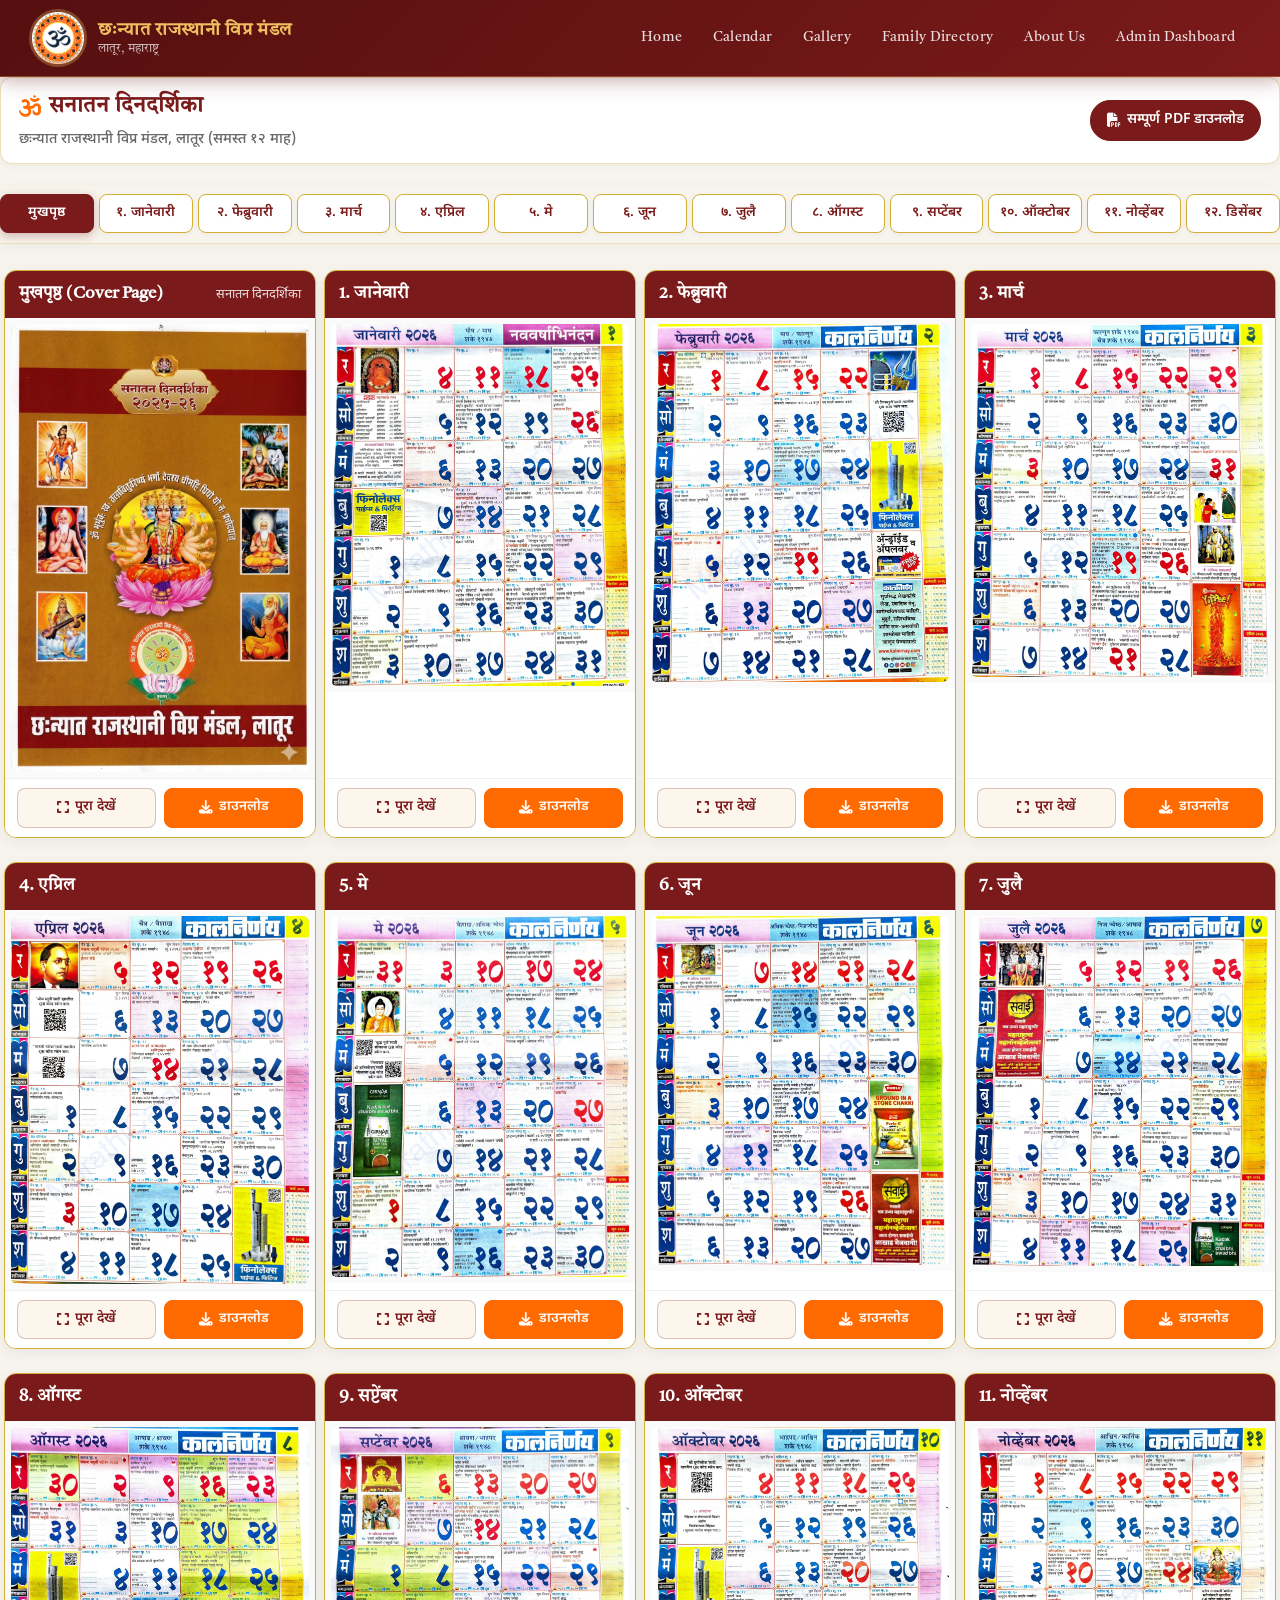
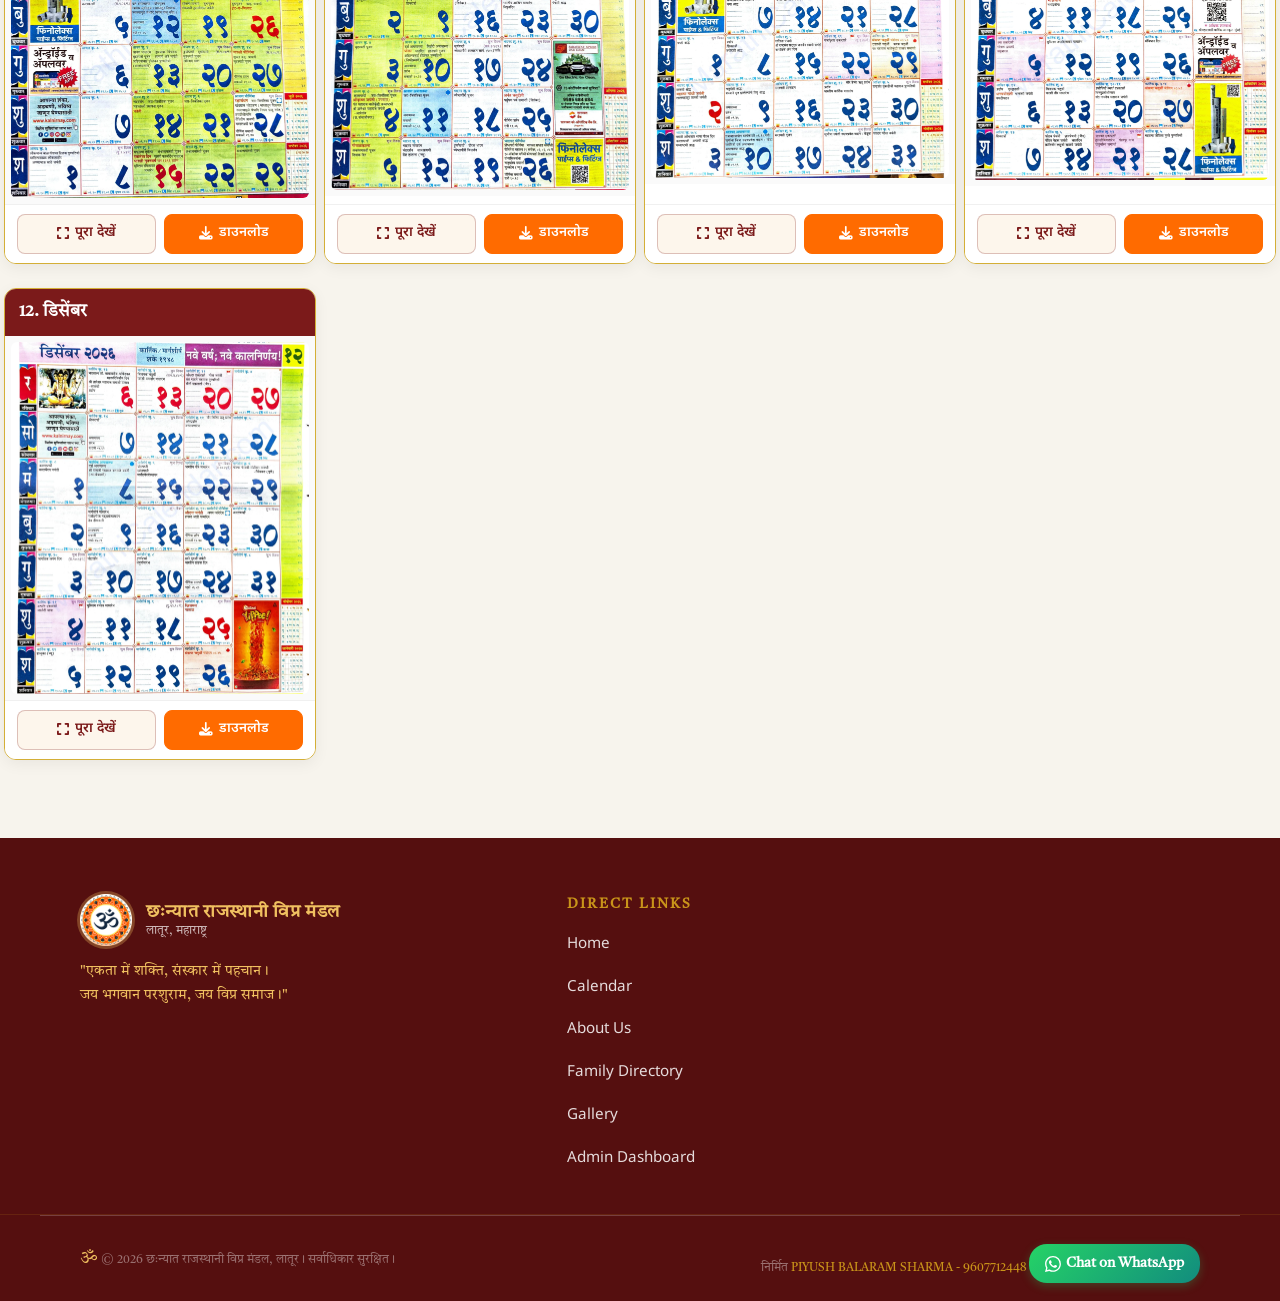
==== commit 2dc9a345: "Update calendar month names to Marathi only" ====
--- a/calendar.html
+++ b/calendar.html
@@ -1 +1,1032 @@
-﻿<!DOCTYPE html> <html lang="hi" dir="ltr"> <head>     <meta charset="UTF-8">     <meta name="viewport" content="width=device-width, initial-scale=1.0, viewport-fit=cover">     <meta name="theme-color" content="#7B1A1A">     <link rel="icon" href="favicon.ico" type="image/x-icon">     <link rel="shortcut icon" href="favicon.ico" type="image/x-icon">      <title>सनातन दिनदर्शिका (समस्त १२ माह) | छःन्यात राजस्थानी विप्र मंडल, लातूर</title>     <meta name="description" content="छःन्यात राजस्थानी विप्र मंडल लातूर — सनातन दिनदर्शिका (समस्त १२ माह के पृष्ठ)">      <link rel="preconnect" href="https://fonts.googleapis.com">     <link rel="preconnect" href="https://fonts.gstatic.com" crossorigin>     <link href="https://fonts.googleapis.com/css2?family=Tiro+Devanagari+Hindi&family=Noto+Sans+Devanagari:wght@400;500;600;700&display=swap" rel="stylesheet">     <link rel="stylesheet" href="https://cdnjs.cloudflare.com/ajax/libs/font-awesome/6.5.0/css/all.min.css">     <link rel="stylesheet" href="css/style.css?v=1793622425">      <style>         :root {             --cal-maroon: #7B1A1A;             --cal-maroon-dark: #581212;             --cal-gold: #d4af37;             --cal-saffron: #FF6B00;             --cal-saffron-dark: #e65100;             --cal-bg: #f7f4ed;             --sticky-offset: 140px;  /* height of sticky bar + breathing room */         }          body {             background-color: var(--cal-bg);             margin: 0;             padding: 0;             font-family: 'Noto Sans Devanagari', sans-serif;             -webkit-tap-highlight-color: transparent;         }          .cal-container {             max-width: 1200px;             margin: 0 auto;             padding: 15px 14px 60px;         }          /* Both site-header and month bar scroll naturally with the page */         .site-header {             position: relative !important;             top: auto !important;         }          .month-bar-sticky-wrap {             position: relative;             z-index: 10;             background: rgba(247, 244, 237, 0.98);             padding: 8px 0 10px;             margin-bottom: 20px;             border-bottom: 1.5px solid rgba(212, 175, 55, 0.3);             box-shadow: 0 4px 15px rgba(0, 0, 0, 0.04);         }          .month-bar-row {             display: flex;             overflow-x: auto;             scroll-snap-type: x mandatory;             -webkit-overflow-scrolling: touch;             gap: 8px;             padding: 4px 2px 6px;             scrollbar-width: none;         }         .month-bar-row::-webkit-scrollbar {             display: none;         }          .month-btn {             background: #fff;             border: 1.5px solid var(--cal-gold);             color: var(--cal-maroon);             padding: 7px 14px;             border-radius: 20px;             font-size: 0.88rem;             font-weight: 600;             cursor: pointer;             text-align: center;             transition: all 0.2s ease;             box-shadow: 0 2px 5px rgba(0,0,0,0.04);             white-space: nowrap;             display: inline-flex;             align-items: center;             justify-content: center;             text-decoration: none;             user-select: none;             flex-shrink: 0;             scroll-snap-align: center;         }          .month-btn:hover {             background: #fff3e6;             color: var(--cal-saffron);             border-color: var(--cal-saffron);             transform: translateY(-1px);         }          .month-btn.active {             background: var(--cal-maroon);             color: #fff;             border-color: var(--cal-maroon);             box-shadow: 0 3px 10px rgba(123, 26, 26, 0.3);         }          @media (min-width: 1200px) {             .month-bar-row {                 display: grid;                 grid-template-columns: repeat(13, 1fr);                 gap: 5px;                 overflow-x: visible;                 padding: 0;             }             .month-btn {                 padding: 8px 2px;                 border-radius: 8px;                 font-size: 0.85rem;                 flex-shrink: 1;             }         }          /* Control / Header Bar */         .cal-header-bar {             background: #fff;             padding: 12px 18px;             border-radius: 12px;             margin-bottom: 22px;             border: 1px solid rgba(201, 148, 26, 0.3);             display: flex;             justify-content: space-between;             align-items: center;             flex-wrap: wrap;             gap: 12px;             box-shadow: 0 2px 8px rgba(0,0,0,0.04);         }          .cal-main-title {             font-family: 'Tiro Devanagari Hindi', serif;             font-size: 1.35rem;             color: var(--cal-maroon);             margin: 0;             font-weight: 700;             display: flex;             align-items: center;             gap: 8px;         }          .btn-pdf {             background: var(--cal-maroon);             color: #fff;             border: 1px solid var(--cal-maroon);             padding: 8px 16px;             border-radius: 20px;             font-size: 0.88rem;             font-weight: 600;             cursor: pointer;             display: inline-flex;             align-items: center;             gap: 6px;             transition: all 0.2s;             text-decoration: none;         }          .btn-pdf:hover {             background: var(--cal-maroon-dark);             box-shadow: 0 3px 10px rgba(123, 26, 26, 0.25);         }          /* All 12 Months Grid */         .all-months-grid {             display: grid;             grid-template-columns: repeat(auto-fill, minmax(270px, 1fr));               margin-bottom: 30px;         }          .month-row-card {             background: #fff;             border-radius: 12px;             border: 1.5px solid var(--cal-gold);             overflow: hidden;             box-shadow: 0 4px 15px rgba(0,0,0,0.06);             display: flex;             flex-direction: column;             margin: 6px 4px 18px;             transition: transform 0.25s, box-shadow 0.25s, border-color 0.25s;         }          @keyframes cardPulseGlow {             0% { box-shadow: 0 0 0 0 rgba(255, 107, 0, 0.75); border-color: var(--cal-saffron); }             50% { box-shadow: 0 0 26px 8px rgba(255, 107, 0, 0.5); transform: scale(1.015); border-color: var(--cal-saffron); }             100% { box-shadow: 0 4px 15px rgba(0,0,0,0.06); border-color: var(--cal-gold); transform: scale(1); }         }         .month-row-card.highlight-pulse {             animation: cardPulseGlow 1.8s ease-in-out;         }          .month-row-card:hover {             transform: translateY(-4px);             box-shadow: 0 10px 25px rgba(123, 26, 26, 0.15);         }          .month-card-header {             background: var(--cal-maroon);             color: #fff;             padding: 10px 14px;             display: flex;             justify-content: space-between;             align-items: center;         }          .month-card-header h3 {             margin: 0;             font-size: 1.05rem;             font-family: 'Tiro Devanagari Hindi', serif;             color: #fff;         }          .month-card-header span {             font-size: 0.8rem;             opacity: 0.85;         }          .month-card-img-wrap {             padding: 6px;             background: #fafafa;             text-align: center;             display: flex;             align-items: center;             justify-content: center;         }          .month-card-img-wrap a {             display: block;             width: 100%;         }          .month-card-img-wrap img {             width: 100%;             height: auto;             display: block;             border-radius: 6px;             object-fit: contain;             transition: transform 0.2s ease;         }          .month-card-img-wrap:hover img {             transform: scale(1.015);         }          .month-card-actions {             padding: 9px 12px;             background: #fff;             border-top: 1px solid #f0f0f0;             display: flex;             gap: 8px;             margin-top: auto;         }          .card-action-btn {             flex: 1;             padding: 8px 10px;             border-radius: 8px;             font-size: 0.85rem;             font-weight: 600;             text-align: center;             cursor: pointer;             text-decoration: none;             display: inline-flex;             align-items: center;             justify-content: center;             gap: 6px;             border: 1px solid rgba(123, 26, 26, 0.25);             background: #fdf6ec;             color: var(--cal-maroon);             transition: all 0.2s;             min-height: 38px;         }          .card-action-btn:hover {             background: var(--cal-maroon);             color: #fff;         }          .card-action-btn.btn-dl {             background: var(--cal-saffron);             color: #fff;             border-color: var(--cal-saffron);         }         .card-action-btn.btn-dl:hover {             background: var(--cal-saffron-dark);         }          /* Floating Scroll-to-Top Button */         .scroll-top-btn {             position: fixed;             bottom: 25px;             right: 20px;             width: 46px;             height: 46px;             border-radius: 50%;             background: var(--cal-maroon);             color: #fff;             border: 2px solid var(--cal-gold);             box-shadow: 0 4px 15px rgba(0,0,0,0.25);             display: none;             align-items: center;             justify-content: center;             font-size: 1.1rem;             cursor: pointer;             z-index: 80;             transition: transform 0.2s ease, opacity 0.2s ease;         }         .scroll-top-btn:active {             transform: scale(0.92);         }          /* Mobile Screens */         @media (max-width: 768px) {             .cal-container {                 padding: 10px 12px 60px;             }              .month-bar-sticky-wrap {                 padding: 6px 0 8px;                 margin-bottom: 14px;             }              .month-btn {                 padding: 7px 14px;                 font-size: 0.85rem;             }              .cal-header-bar {                 padding: 10px 14px;                 justify-content: center;                 text-align: center;                 gap: 10px;                 margin-bottom: 14px;             }              .cal-main-title {                 font-size: 1.15rem;                 justify-content: center;             }              .all-months-grid {                 grid-template-columns: 1fr;                          }              .month-row-card {                 margin: 8px 12px 24px;             }              .month-card-header h3 {                 font-size: 1rem;             }              .month-card-img-wrap {                 padding: 4px;             }              .scroll-top-btn {                 bottom: 20px;                 right: 15px;             }         }          /* ══════════════════════════════════════════════════════════════            MINIMAL FULLSCREEN CALENDAR LIGHTBOX (ONLY ARROWS & IMAGE)         ══════════════════════════════════════════════════════════════ */         .cal-lightbox-overlay {             position: fixed;             inset: 0;             z-index: 99999;             background: rgba(8, 6, 6, 0.94);             backdrop-filter: blur(12px);             -webkit-backdrop-filter: blur(12px);             display: none;             align-items: center;             justify-content: center;             opacity: 0;             transition: opacity 0.22s ease;             user-select: none;         }         .cal-lightbox-overlay.active {             display: flex;             opacity: 1;         }          /* Floating Close Button */         .cal-lb-close-btn {             position: absolute;             top: 20px;             right: 22px;             width: 44px;             height: 44px;             border-radius: 50%;             background: rgba(255, 255, 255, 0.14);             border: 1px solid rgba(255, 255, 255, 0.3);             color: #fff;             font-size: 1.4rem;             display: flex;             align-items: center;             justify-content: center;             cursor: pointer;             z-index: 25;             transition: all 0.2s ease;             backdrop-filter: blur(8px);         }         .cal-lb-close-btn:hover {             background: #d32f2f;             border-color: #ef5350;             transform: scale(1.1);         }          /* Floating Zoom Controls Bar */         .cal-lb-zoom-bar {             position: absolute;             top: 20px;             left: 24px;             display: flex;             align-items: center;             gap: 8px;             z-index: 25;         }         .cal-lb-zoom-btn {             width: 44px;             height: 44px;             border-radius: 50%;             background: rgba(255, 255, 255, 0.14);             border: 1px solid rgba(255, 255, 255, 0.3);             color: #fff;             font-size: 1.15rem;             display: flex;             align-items: center;             justify-content: center;             cursor: pointer;             transition: all 0.2s ease;             backdrop-filter: blur(8px);         }         .cal-lb-zoom-btn:hover {             background: var(--cal-maroon);             border-color: var(--cal-gold);             transform: scale(1.1);             color: #fff;         }         .cal-lb-zoom-btn:active {             transform: scale(0.95);         }          /* Image Stage */         .cal-lightbox-stage {             width: 100%;             height: 100%;             display: flex;             align-items: center;             justify-content: center;             padding: 16px;             overflow: hidden;             touch-action: none;         }          .cal-lightbox-img {             max-width: 95vw;             max-height: 95vh;             object-fit: contain;             border-radius: 8px;             box-shadow: 0 15px 50px rgba(0, 0, 0, 0.85);             transition: transform 0.15s ease-out, opacity 0.18s ease;             transform-origin: center center;             cursor: zoom-in;             user-select: none;             -webkit-user-drag: none;         }         .cal-lightbox-img.zoomed {             cursor: grab;         }         .cal-lightbox-img.dragging {             cursor: grabbing;             transition: none !important;         }         .cal-lightbox-img.switching {             opacity: 0.15;             transform: scale(0.97);         }          /* Floating Prev / Next Navigation Arrows */         .cal-lb-nav {             position: absolute;             top: 50%;             transform: translateY(-50%);             width: 58px;             height: 58px;             border-radius: 50%;             background: rgba(32, 18, 18, 0.8);             border: 2px solid var(--cal-gold);             color: #fff;             font-size: 1.5rem;             cursor: pointer;             display: flex;             align-items: center;             justify-content: center;             transition: all 0.2s ease;             z-index: 20;             backdrop-filter: blur(8px);             box-shadow: 0 4px 20px rgba(0,0,0,0.6);         }         .cal-lb-nav:hover {             background: var(--cal-maroon);             transform: translateY(-50%) scale(1.15);             box-shadow: 0 0 25px rgba(212, 175, 55, 0.75);         }         .cal-lb-nav:active {             transform: translateY(-50%) scale(0.95);         }         .cal-lb-nav.prev { left: 24px; }         .cal-lb-nav.next { right: 24px; }          @media (max-width: 768px) {             .cal-lb-close-btn {                 top: 12px;                 right: 12px;                 width: 38px;                 height: 38px;                 font-size: 1.2rem;             }             .cal-lb-zoom-bar {                 top: 12px;                 left: 12px;                 gap: 6px;             }             .cal-lb-zoom-btn {                 width: 38px;                 height: 38px;                 font-size: 1rem;             }             .cal-lb-nav {                 width: 46px;                 height: 46px;                 font-size: 1.25rem;                 background: rgba(25, 12, 12, 0.7);             }             .cal-lb-nav.prev { left: 10px; }             .cal-lb-nav.next { right: 10px; }             .cal-lightbox-stage { padding: 8px; }             .cal-lightbox-img {                 max-width: 96vw;                 max-height: 94vh;             }         }     </style> </head> <body>     <!-- components/header.php --> <header class="site-header">   <!-- Sliding Name Band -->   <div class="sliding-name-band">     <div class="sliding-name-track" id="sliding-name-track"></div>   </div>    <div class="header-top">     <a href="/" class="logo-block" aria-label="मुखपृष्ठ">       <div class="logo-emblem" aria-hidden="true">         <img src="favicon.ico" alt="छःन्यात राजस्थानी विप्र मंडल लोगो" width="60" height="60">       </div>       <div class="logo-text">         <div class="logo-title">छःन्यात राजस्थानी विप्र मंडल</div>         <div class="logo-sub">लातूर, महाराष्ट्र</div>       </div>     </a>          <nav class="desktop-nav" aria-label="मुख्य नेविगेशन">          <a href="index.php">Home</a>          <a href="calendar.php">Calendar</a>          <a href="gallery.php">Gallery</a>          <a href="families.php">Family Directory</a>          <a href="about.php">About Us</a>          <a href="admin-login.php">Admin Dashboard</a>     </nav>          <button class="menu-toggle" id="menuToggle" aria-label="मेनू खोलें" aria-expanded="false">       <svg class="icon-open" viewBox="0 0 24 24" fill="none" stroke="currentColor" stroke-width="2">         <line x1="3" y1="6" x2="21" y2="6"/>         <line x1="3" y1="12" x2="21" y2="12"/>         <line x1="3" y1="18" x2="21" y2="18"/>       </svg>       <svg class="icon-close" viewBox="0 0 24 24" fill="none" stroke="currentColor" stroke-width="2">         <line x1="18" y1="6" x2="6" y2="18"/>         <line x1="6" y1="6" x2="18" y2="18"/>       </svg>     </button>   </div>      <div class="mobile-nav" id="mobileNav" role="navigation" aria-label="मोबाइल नेविगेशन">          <a href="index.php">Home</a>          <a href="calendar.php">Calendar</a>          <a href="gallery.php">Gallery</a>          <a href="families.php">Family Directory</a>          <a href="about.php">About Us</a>          <a href="admin-login.php">Admin Dashboard</a>   </div> </header>  <!-- Scroll to Top Button --> <button class="scroll-to-top" id="scrollToTop" aria-label="ऊपर जाएँ">   <svg viewBox="0 0 24 24" fill="none" stroke="currentColor" stroke-width="2.5" stroke-linecap="round" stroke-linejoin="round">     <polyline points="18 15 12 9 6 15"/>   </svg> </button>         <!-- Header Bar -->         <div class="cal-header-bar">             <div>                 <h1 class="cal-main-title">                     <i class="fas fa-om" style="color:var(--cal-saffron);"></i> सनातन दिनदर्शिका                 </h1>                 <p style="margin: 3px 0 0; font-size: 0.9rem; color: #666; font-weight: 500;">                     छःन्यात राजस्थानी विप्र मंडल, लातूर (समस्त १२ माह)                 </p>             </div>                          <a href="uploads/calendar/calendar.pdf" download="सनातन_दिनदर्शिका.pdf" class="btn-pdf">                 <i class="fas fa-file-pdf"></i> सम्पूर्ण PDF डाउनलोड             </a>                     </div>          <!-- Sticky Month Bar: Desktop (All 12 in 1 Row) & Mobile (Swipeable Pills) -->         <div class="month-bar-sticky-wrap" id="month-bar-sticky-wrap">             <div class="month-bar-row" id="month-bar-row">                 <a href="?month=cover" class="month-btn" data-month="cover" id="tab-month-cover">                     मुखपृष्ठ                 </a>                                     <a href="?month=1" class="month-btn" data-month="1" id="tab-month-1">                         १. जनवरी                    </a>                                     <a href="?month=2" class="month-btn" data-month="2" id="tab-month-2">                         २. फ़रवरी                    </a>                                     <a href="?month=3" class="month-btn" data-month="3" id="tab-month-3">                         ३. मार्च                    </a>                                     <a href="?month=4" class="month-btn" data-month="4" id="tab-month-4">                         ४. अप्रैल                    </a>                                     <a href="?month=5" class="month-btn" data-month="5" id="tab-month-5">                         ५. मई                    </a>                                     <a href="?month=6" class="month-btn" data-month="6" id="tab-month-6">                         ६. जून                    </a>                                     <a href="?month=7" class="month-btn" data-month="7" id="tab-month-7">                         ७. जुलाई                    </a>                                     <a href="?month=8" class="month-btn" data-month="8" id="tab-month-8">                         ८. अगस्त                    </a>                                     <a href="?month=9" class="month-btn" data-month="9" id="tab-month-9">                         ९. सितंबर                    </a>                                     <a href="?month=10" class="month-btn" data-month="10" id="tab-month-10">                         १०. अक्टूबर                    </a>                                     <a href="?month=11" class="month-btn" data-month="11" id="tab-month-11">                         ११. नवंबर                    </a>                                     <a href="?month=12" class="month-btn" data-month="12" id="tab-month-12">                         १२. दिसंबर                    </a>                             </div>         </div>          <!-- All 12 Months In Rows -->         <div class="all-months-grid" id="all-months-grid">             <!-- Official Cover Page Card -->                         <div class="month-row-card" id="month-card-cover">                 <div class="month-card-header">                     <h3>मुखपृष्ठ (Cover Page)</h3>                     <span>सनातन दिनदर्शिका</span>                 </div>                 <div class="month-card-img-wrap">                     <a href="uploads/calendar/cover.webp" class="cal-lb-trigger" data-lb-index="0" title="क्लिक कर पूरा देखें">                         <img src="uploads/calendar/cover.webp" alt="सनातन दिनदर्शिका मुखपृष्ठ"                              loading="lazy">                     </a>                 </div>                 <div class="month-card-actions">                     <a href="uploads/calendar/cover.webp" class="card-action-btn cal-lb-trigger" data-lb-index="0">                         <i class="fas fa-expand"></i> पूरा देखें                     </a>                     <a href="uploads/calendar/cover.webp" download="सनातन_दिनदर्शिका_मुखपृष्ठ.webp" class="card-action-btn btn-dl">                         <i class="fas fa-download"></i> डाउनलोड                     </a>                 </div>             </div>                              <div class="month-row-card" id="month-card-1">                     <div class="month-card-header">                         <h3>1. जनवरी</h3>                         <span>January</span>                     </div>                     <div class="month-card-img-wrap">                         <a href="uploads/calendar/pages/1.webp" class="cal-lb-trigger" data-lb-index="1" title="क्लिक कर पूरा देखें">                             <img src="uploads/calendar/pages/1.webp" alt="सनातन दिनदर्शिका - जनवरी 2026"                                  loading="lazy">                         </a>                     </div>                     <div class="month-card-actions">                         <a href="uploads/calendar/pages/1.webp" class="card-action-btn cal-lb-trigger" data-lb-index="1">                             <i class="fas fa-expand"></i> पूरा देखें                         </a>                         <a href="uploads/calendar/pages/1.webp" download="सनातन_दिनदर्शिका_जनवरी.webp" class="card-action-btn btn-dl">                             <i class="fas fa-download"></i> डाउनलोड                         </a>                     </div>                 </div>                             <div class="month-row-card" id="month-card-2">                     <div class="month-card-header">                         <h3>2. फ़रवरी</h3>                         <span>February</span>                     </div>                     <div class="month-card-img-wrap">                         <a href="uploads/calendar/pages/2.webp" class="cal-lb-trigger" data-lb-index="2" title="क्लिक कर पूरा देखें">                             <img src="uploads/calendar/pages/2.webp" alt="सनातन दिनदर्शिका - फ़रवरी 2026"                                  loading="lazy">                         </a>                     </div>                     <div class="month-card-actions">                         <a href="uploads/calendar/pages/2.webp" class="card-action-btn cal-lb-trigger" data-lb-index="2">                             <i class="fas fa-expand"></i> पूरा देखें                         </a>                         <a href="uploads/calendar/pages/2.webp" download="सनातन_दिनदर्शिका_फ़रवरी.webp" class="card-action-btn btn-dl">                             <i class="fas fa-download"></i> डाउनलोड                         </a>                     </div>                 </div>                             <div class="month-row-card" id="month-card-3">                     <div class="month-card-header">                         <h3>3. मार्च</h3>                         <span>March</span>                     </div>                     <div class="month-card-img-wrap">                         <a href="uploads/calendar/pages/3.webp" class="cal-lb-trigger" data-lb-index="3" title="क्लिक कर पूरा देखें">                             <img src="uploads/calendar/pages/3.webp" alt="सनातन दिनदर्शिका - मार्च 2026"                                  loading="lazy">                         </a>                     </div>                     <div class="month-card-actions">                         <a href="uploads/calendar/pages/3.webp" class="card-action-btn cal-lb-trigger" data-lb-index="3">                             <i class="fas fa-expand"></i> पूरा देखें                         </a>                         <a href="uploads/calendar/pages/3.webp" download="सनातन_दिनदर्शिका_मार्च.webp" class="card-action-btn btn-dl">                             <i class="fas fa-download"></i> डाउनलोड                         </a>                     </div>                 </div>                             <div class="month-row-card" id="month-card-4">                     <div class="month-card-header">                         <h3>4. अप्रैल</h3>                         <span>April</span>                     </div>                     <div class="month-card-img-wrap">                         <a href="uploads/calendar/pages/4.webp" class="cal-lb-trigger" data-lb-index="4" title="क्लिक कर पूरा देखें">                             <img src="uploads/calendar/pages/4.webp" alt="सनातन दिनदर्शिका - अप्रैल 2026"                                  loading="lazy">                         </a>                     </div>                     <div class="month-card-actions">                         <a href="uploads/calendar/pages/4.webp" class="card-action-btn cal-lb-trigger" data-lb-index="4">                             <i class="fas fa-expand"></i> पूरा देखें                         </a>                         <a href="uploads/calendar/pages/4.webp" download="सनातन_दिनदर्शिका_अप्रैल.webp" class="card-action-btn btn-dl">                             <i class="fas fa-download"></i> डाउनलोड                         </a>                     </div>                 </div>                             <div class="month-row-card" id="month-card-5">                     <div class="month-card-header">                         <h3>5. मई</h3>                         <span>May</span>                     </div>                     <div class="month-card-img-wrap">                         <a href="uploads/calendar/pages/5.webp" class="cal-lb-trigger" data-lb-index="5" title="क्लिक कर पूरा देखें">                             <img src="uploads/calendar/pages/5.webp" alt="सनातन दिनदर्शिका - मई 2026"                                  loading="lazy">                         </a>                     </div>                     <div class="month-card-actions">                         <a href="uploads/calendar/pages/5.webp" class="card-action-btn cal-lb-trigger" data-lb-index="5">                             <i class="fas fa-expand"></i> पूरा देखें                         </a>                         <a href="uploads/calendar/pages/5.webp" download="सनातन_दिनदर्शिका_मई.webp" class="card-action-btn btn-dl">                             <i class="fas fa-download"></i> डाउनलोड                         </a>                     </div>                 </div>                             <div class="month-row-card" id="month-card-6">                     <div class="month-card-header">                         <h3>6. जून</h3>                         <span>June</span>                     </div>                     <div class="month-card-img-wrap">                         <a href="uploads/calendar/pages/6.webp" class="cal-lb-trigger" data-lb-index="6" title="क्लिक कर पूरा देखें">                             <img src="uploads/calendar/pages/6.webp" alt="सनातन दिनदर्शिका - जून 2026"                                  loading="lazy">                         </a>                     </div>                     <div class="month-card-actions">                         <a href="uploads/calendar/pages/6.webp" class="card-action-btn cal-lb-trigger" data-lb-index="6">                             <i class="fas fa-expand"></i> पूरा देखें                         </a>                         <a href="uploads/calendar/pages/6.webp" download="सनातन_दिनदर्शिका_जून.webp" class="card-action-btn btn-dl">                             <i class="fas fa-download"></i> डाउनलोड                         </a>                     </div>                 </div>                             <div class="month-row-card" id="month-card-7">                     <div class="month-card-header">                         <h3>7. जुलाई</h3>                         <span>July</span>                     </div>                     <div class="month-card-img-wrap">                         <a href="uploads/calendar/pages/7.webp" class="cal-lb-trigger" data-lb-index="7" title="क्लिक कर पूरा देखें">                             <img src="uploads/calendar/pages/7.webp" alt="सनातन दिनदर्शिका - जुलाई 2026"                                  loading="lazy">                         </a>                     </div>                     <div class="month-card-actions">                         <a href="uploads/calendar/pages/7.webp" class="card-action-btn cal-lb-trigger" data-lb-index="7">                             <i class="fas fa-expand"></i> पूरा देखें                         </a>                         <a href="uploads/calendar/pages/7.webp" download="सनातन_दिनदर्शिका_जुलाई.webp" class="card-action-btn btn-dl">                             <i class="fas fa-download"></i> डाउनलोड                         </a>                     </div>                 </div>                             <div class="month-row-card" id="month-card-8">                     <div class="month-card-header">                         <h3>8. अगस्त</h3>                         <span>August</span>                     </div>                     <div class="month-card-img-wrap">                         <a href="uploads/calendar/pages/8.webp" class="cal-lb-trigger" data-lb-index="8" title="क्लिक कर पूरा देखें">                             <img src="uploads/calendar/pages/8.webp" alt="सनातन दिनदर्शिका - अगस्त 2026"                                  loading="lazy">                         </a>                     </div>                     <div class="month-card-actions">                         <a href="uploads/calendar/pages/8.webp" class="card-action-btn cal-lb-trigger" data-lb-index="8">                             <i class="fas fa-expand"></i> पूरा देखें                         </a>                         <a href="uploads/calendar/pages/8.webp" download="सनातन_दिनदर्शिका_अगस्त.webp" class="card-action-btn btn-dl">                             <i class="fas fa-download"></i> डाउनलोड                         </a>                     </div>                 </div>                             <div class="month-row-card" id="month-card-9">                     <div class="month-card-header">                         <h3>9. सितंबर</h3>                         <span>September</span>                     </div>                     <div class="month-card-img-wrap">                         <a href="uploads/calendar/pages/9.webp" class="cal-lb-trigger" data-lb-index="9" title="क्लिक कर पूरा देखें">                             <img src="uploads/calendar/pages/9.webp" alt="सनातन दिनदर्शिका - सितंबर 2026"                                  loading="lazy">                         </a>                     </div>                     <div class="month-card-actions">                         <a href="uploads/calendar/pages/9.webp" class="card-action-btn cal-lb-trigger" data-lb-index="9">                             <i class="fas fa-expand"></i> पूरा देखें                         </a>                         <a href="uploads/calendar/pages/9.webp" download="सनातन_दिनदर्शिका_सितंबर.webp" class="card-action-btn btn-dl">                             <i class="fas fa-download"></i> डाउनलोड                         </a>                     </div>                 </div>                             <div class="month-row-card" id="month-card-10">                     <div class="month-card-header">                         <h3>10. अक्टूबर</h3>                         <span>October</span>                     </div>                     <div class="month-card-img-wrap">                         <a href="uploads/calendar/pages/10.webp" class="cal-lb-trigger" data-lb-index="10" title="क्लिक कर पूरा देखें">                             <img src="uploads/calendar/pages/10.webp" alt="सनातन दिनदर्शिका - अक्टूबर 2026"                                  loading="lazy">                         </a>                     </div>                     <div class="month-card-actions">                         <a href="uploads/calendar/pages/10.webp" class="card-action-btn cal-lb-trigger" data-lb-index="10">                             <i class="fas fa-expand"></i> पूरा देखें                         </a>                         <a href="uploads/calendar/pages/10.webp" download="सनातन_दिनदर्शिका_अक्टूबर.webp" class="card-action-btn btn-dl">                             <i class="fas fa-download"></i> डाउनलोड                         </a>                     </div>                 </div>                             <div class="month-row-card" id="month-card-11">                     <div class="month-card-header">                         <h3>11. नवंबर</h3>                         <span>November</span>                     </div>                     <div class="month-card-img-wrap">                         <a href="uploads/calendar/pages/11.webp" class="cal-lb-trigger" data-lb-index="11" title="क्लिक कर पूरा देखें">                             <img src="uploads/calendar/pages/11.webp" alt="सनातन दिनदर्शिका - नवंबर 2026"                                  loading="lazy">                         </a>                     </div>                     <div class="month-card-actions">                         <a href="uploads/calendar/pages/11.webp" class="card-action-btn cal-lb-trigger" data-lb-index="11">                             <i class="fas fa-expand"></i> पूरा देखें                         </a>                         <a href="uploads/calendar/pages/11.webp" download="सनातन_दिनदर्शिका_नवंबर.webp" class="card-action-btn btn-dl">                             <i class="fas fa-download"></i> डाउनलोड                         </a>                     </div>                 </div>                             <div class="month-row-card" id="month-card-12">                     <div class="month-card-header">                         <h3>12. दिसंबर</h3>                         <span>December</span>                     </div>                     <div class="month-card-img-wrap">                         <a href="uploads/calendar/pages/12.webp" class="cal-lb-trigger" data-lb-index="12" title="क्लिक कर पूरा देखें">                             <img src="uploads/calendar/pages/12.webp" alt="सनातन दिनदर्शिका - दिसंबर 2026"                                  loading="lazy">                         </a>                     </div>                     <div class="month-card-actions">                         <a href="uploads/calendar/pages/12.webp" class="card-action-btn cal-lb-trigger" data-lb-index="12">                             <i class="fas fa-expand"></i> पूरा देखें                         </a>                         <a href="uploads/calendar/pages/12.webp" download="सनातन_दिनदर्शिका_दिसंबर.webp" class="card-action-btn btn-dl">                             <i class="fas fa-download"></i> डाउनलोड                         </a>                     </div>                 </div>                     </div>          <!-- Floating Scroll to Top Button -->         <button type="button" class="scroll-top-btn" id="scroll-top-btn" title="ऊपर जाएं" aria-label="ऊपर जाएं">             <i class="fas fa-arrow-up"></i>         </button>     </main>      <!-- ═══════════════════════════════════════════════════════════          MINIMAL FULLSCREEN LIGHTBOX (ONLY ARROWS & IMAGE)     ═══════════════════════════════════════════════════════════ -->     <div class="cal-lightbox-overlay" id="cal-lightbox" role="dialog" aria-modal="true" aria-label="दिनदर्शिका दर्शक">         <!-- Floating Close Button -->         <button type="button" id="cal-lightbox-close" class="cal-lb-close-btn" title="बंद करें (Esc)" aria-label="बंद करें">             <i class="fas fa-times"></i>         </button>          <!-- Floating Zoom Controls -->         <div class="cal-lb-zoom-bar">             <button type="button" id="cal-lb-zoom-in" class="cal-lb-zoom-btn" title="ज़ूम इन (+)" aria-label="ज़ूम इन">                 <i class="fas fa-search-plus"></i>             </button>             <button type="button" id="cal-lb-zoom-out" class="cal-lb-zoom-btn" title="ज़ूम आउट (-)" aria-label="ज़ूम आउट">                 <i class="fas fa-search-minus"></i>             </button>             <button type="button" id="cal-lb-zoom-reset" class="cal-lb-zoom-btn" title="रीसेट (1:1)" aria-label="रीसेट">                 <i class="fas fa-compress-arrows-alt"></i>             </button>         </div>          <!-- Previous Arrow Button -->         <button type="button" class="cal-lb-nav prev" id="cal-lightbox-prev" title="पिछला महीना (←)" aria-label="पिछला महीना">             <i class="fas fa-chevron-left"></i>         </button>          <!-- Fullscreen Image Stage -->         <div class="cal-lightbox-stage" id="cal-lightbox-stage">             <img id="cal-lightbox-img" class="cal-lightbox-img" src="" alt="दिनदर्शिका पृष्ठ">         </div>          <!-- Next Arrow Button -->         <button type="button" class="cal-lb-nav next" id="cal-lightbox-next" title="अगला महीना (→)" aria-label="अगला महीना">             <i class="fas fa-chevron-right"></i>         </button>     </div>      <!-- Embedding Calendar Pages Data for JS Controller -->     <script>         window.CALENDAR_PAGES = [{"key":"cover","title":"सनातन दिनदर्शिका (मुखपृष्ठ)","sub":"छःन्यात राजस्थानी विप्र मंडल, लातूर","short":"मुखपृष्ठ","src":"uploads\/calendar\/cover.webp","download":"सनातन_दिनदर्शिका_मुखपृष्ठ.webp"},{"key":"1","title":"1. जनवरी","sub":"January","short":"1. जनवरी","src":"uploads\/calendar\/pages\/1.webp","download":"सनातन_दिनदर्शिका_जनवरी.webp"},{"key":"2","title":"2. फ़रवरी","sub":"February","short":"2. फ़रवरी","src":"uploads\/calendar\/pages\/2.webp","download":"सनातन_दिनदर्शिका_फ़रवरी.webp"},{"key":"3","title":"3. मार्च","sub":"March","short":"3. मार्च","src":"uploads\/calendar\/pages\/3.webp","download":"सनातन_दिनदर्शिका_मार्च.webp"},{"key":"4","title":"4. अप्रैल","sub":"April","short":"4. अप्रैल","src":"uploads\/calendar\/pages\/4.webp","download":"सनातन_दिनदर्शिका_अप्रैल.webp"},{"key":"5","title":"5. मई","sub":"May","short":"5. मई","src":"uploads\/calendar\/pages\/5.webp","download":"सनातन_दिनदर्शिका_मई.webp"},{"key":"6","title":"6. जून","sub":"June","short":"6. जून","src":"uploads\/calendar\/pages\/6.webp","download":"सनातन_दिनदर्शिका_जून.webp"},{"key":"7","title":"7. जुलाई","sub":"July","short":"7. जुलाई","src":"uploads\/calendar\/pages\/7.webp","download":"सनातन_दिनदर्शिका_जुलाई.webp"},{"key":"8","title":"8. अगस्त","sub":"August","short":"8. अगस्त","src":"uploads\/calendar\/pages\/8.webp","download":"सनातन_दिनदर्शिका_अगस्त.webp"},{"key":"9","title":"9. सितंबर","sub":"September","short":"9. सितंबर","src":"uploads\/calendar\/pages\/9.webp","download":"सनातन_दिनदर्शिका_सितंबर.webp"},{"key":"10","title":"10. अक्टूबर","sub":"October","short":"10. अक्टूबर","src":"uploads\/calendar\/pages\/10.webp","download":"सनातन_दिनदर्शिका_अक्टूबर.webp"},{"key":"11","title":"11. नवंबर","sub":"November","short":"11. नवंबर","src":"uploads\/calendar\/pages\/11.webp","download":"सनातन_दिनदर्शिका_नवंबर.webp"},{"key":"12","title":"12. दिसंबर","sub":"December","short":"12. दिसंबर","src":"uploads\/calendar\/pages\/12.webp","download":"सनातन_दिनदर्शिका_दिसंबर.webp"}];     </script>      <footer class="site-footer">   <div class="footer-top">     <div class="footer-logo-section">       <a href="/" class="logo-block" aria-label="मुखपृष्ठ">         <div class="logo-emblem" aria-hidden="true">           <img src="favicon.ico" alt="छःन्यात राजस्थानी विप्र मंडल लोगो" width="60" height="60">         </div>         <div class="logo-text">           <div class="logo-title">छःन्यात राजस्थानी विप्र मंडल</div>           <div class="logo-sub">लातूर, महाराष्ट्र</div>         </div>       </a>       <p class="footer-tagline">         "एकता में शक्ति, संस्कार में पहचान।<br/>         जय भगवान परशुराम, जय विप्र समाज।"       </p>     </div>      <div class="footer-col">       <h4>Direct Links</h4>       <ul>         <li><a href="/">Home</a></li>         <li><a href="/calendar.php">Calendar</a></li>         <li><a href="/about.php">About Us</a></li>         <li><a href="/families.php">Family Directory</a></li>         <li><a href="/gallery.php">Gallery</a></li>         <li><a href="/admin-dashboard.php">Admin Dashboard</a></li>       </ul>     </div>   </div>    <div class="footer-bottom-wrap">     <div class="footer-bottom">       <div class="footer-copy">         <span class="om-symbol">ॐ</span>         © 2026 छःन्यात राजस्थानी विप्र मंडल, लातूर। सर्वाधिकार सुरक्षित।       </div>        <div class="footer-developer">         निर्मित         <a href="tel:+919607712448" class="developer-name">           PIYUSH BALARAM SHARMA - 9607712448        <a href="https://wa.me/919607712448?text=%E0%A4%A8%E0%A4%AE%E0%A4%B8%E0%A5%8D%E0%A4%95%E0%A4%BE%E0%A4%B0%2C%20%E0%A4%AE%E0%A5%88%E0%A4%82%20%E0%A4%9B%E0%A4%83%E0%A4%A8%E0%A5%8D%E0%A4%AF%E0%A4%BE%E0%A4%A4%20%E0%A4%B0%E0%A4%BE%E0%A4%9C%E0%A4%B8%E0%A5%8D%E0%A4%A5%E0%A4%BE%E0%A4%A8%E0%A5%80%20%E0%A4%B5%E0%A4%BF%E0%A4%AA%E0%A5%8D%E0%A4%B0%20%E0%A4%AE%E0%A4%82%E0%A4%A1%E0%A4%B2%20%E0%A4%B5%E0%A5%87%E0%A4%AC%E0%A4%B8%E0%A4%BE%E0%A4%87%E0%A4%9F%20%E0%A4%95%E0%A5%87%20%E0%A4%AE%E0%A4%BE%E0%A4%A7%E0%A5%8D%E0%A4%AF%E0%A4%AE%20%E0%A4%B8%E0%A5%87%20%E0%A4%B8%E0%A4%82%E0%A4%AA%E0%A4%B0%E0%A5%8D%E0%A4%95%20%E0%A4%95%E0%A4%B0%20%E0%A4%B0%E0%A4%B9%E0%A4%BE%20%E0%A4%B9%E0%A5%82%E0%A4%81%E0%A5%A4"    target="_blank"    rel="noopener"    class="whatsapp-btn"    style="color: #fff; text-decoration: none;">      <svg xmlns="http://www.w3.org/2000/svg"          width="16"          height="16"          fill="currentColor"          class="bi bi-whatsapp"          viewBox="0 0 16 16">         <path d="M13.601 2.326A7.85 7.85 0 0 0 7.994 0C3.627 0 .068 3.558.064 7.926c0 1.399.366 2.76 1.057 3.965L0 16l4.204-1.102a7.9 7.9 0 0 0 3.79.965h.004c4.368 0 7.926-3.558 7.93-7.93A7.9 7.9 0 0 0 13.6 2.326zM7.994 14.521a6.6 6.6 0 0 1-3.356-.92l-.24-.144-2.494.654.666-2.433-.156-.251a6.56 6.56 0 0 1-1.007-3.505c0-3.626 2.957-6.584 6.591-6.584a6.56 6.56 0 0 1 4.66 1.931 6.56 6.56 0 0 1 1.928 4.66c-.004 3.639-2.961 6.592-6.592 6.592m3.615-4.934c-.197-.099-1.17-.578-1.353-.646-.182-.065-.315-.099-.445.099-.133.197-.513.646-.627.775-.114.133-.232.148-.43.05-.197-.1-.836-.308-1.592-.985-.59-.525-.985-1.175-1.103-1.372-.114-.198-.011-.304.088-.403.087-.088.197-.232.296-.346.1-.114.133-.198.198-.33.065-.134.034-.248-.015-.347-.05-.099-.445-1.076-.612-1.47-.16-.389-.323-.335-.445-.34-.114-.007-.247-.007-.38-.007a.73.73 0 0 0-.529.247c-.182.198-.691.677-.691 1.654s.71 1.916.81 2.049c.098.133 1.394 2.132 3.383 2.992.47.205.84.326 1.129.418.475.152.904.129 1.246.08.38-.058 1.171-.48 1.338-.943.164-.464.164-.86.114-.943-.049-.084-.182-.133-.38-.232"/>     </svg>     Chat on WhatsApp </a>       </div>     </div>   </div> </footer>     <script src="js/include.js?v=1789207174"></script>     <script src="js/calendar.js?v=1793626904"></script> </body> </html>+<!DOCTYPE html>
+<html lang="hi" dir="ltr">
+<head>
+    <meta charset="UTF-8">
+    <meta name="viewport" content="width=device-width, initial-scale=1.0, viewport-fit=cover">
+    <meta name="theme-color" content="#7B1A1A">
+    <link rel="icon" href="/favicon.ico" type="image/x-icon">
+    <link rel="shortcut icon" href="/favicon.ico" type="image/x-icon">
+
+    <title>सनातन दिनदर्शिका (समस्त १२ माह) | छःन्यात राजस्थानी विप्र मंडल, लातूर</title>
+    <meta name="description" content="छःन्यात राजस्थानी विप्र मंडल लातूर — सनातन दिनदर्शिका (समस्त १२ माह के पृष्ठ)">
+
+    <link rel="preconnect" href="https://fonts.googleapis.com">
+    <link rel="preconnect" href="https://fonts.gstatic.com" crossorigin>
+    <link href="https://fonts.googleapis.com/css2?family=Tiro+Devanagari+Hindi&family=Noto+Sans+Devanagari:wght@400;500;600;700&display=swap" rel="stylesheet">
+    <link rel="stylesheet" href="https://cdnjs.cloudflare.com/ajax/libs/font-awesome/6.5.0/css/all.min.css">
+    <link rel="stylesheet" href="css/style.css?v=1793622425">
+
+    <style>
+        :root {
+            --cal-maroon: #7B1A1A;
+            --cal-maroon-dark: #581212;
+            --cal-gold: #d4af37;
+            --cal-saffron: #FF6B00;
+            --cal-saffron-dark: #e65100;
+            --cal-bg: #f7f4ed;
+            --sticky-offset: 140px;  /* height of sticky bar + breathing room */
+        }
+
+        body {
+            background-color: var(--cal-bg);
+            margin: 0;
+            padding: 0;
+            font-family: 'Noto Sans Devanagari', sans-serif;
+            -webkit-tap-highlight-color: transparent;
+        }
+
+        .cal-container {
+            max-width: 1200px;
+            margin: 0 auto;
+            padding: 15px 14px 60px;
+        }
+
+        /* Both site-header and month bar scroll naturally with the page */
+        .site-header {
+            position: relative !important;
+            top: auto !important;
+        }
+
+        .month-bar-sticky-wrap {
+            position: relative;
+            z-index: 10;
+            background: rgba(247, 244, 237, 0.98);
+            padding: 8px 0 10px;
+            margin-bottom: 20px;
+            border-bottom: 1.5px solid rgba(212, 175, 55, 0.3);
+            box-shadow: 0 4px 15px rgba(0, 0, 0, 0.04);
+        }
+
+        .month-bar-row {
+            display: flex;
+            overflow-x: auto;
+            scroll-snap-type: x mandatory;
+            -webkit-overflow-scrolling: touch;
+            gap: 8px;
+            padding: 4px 2px 6px;
+            scrollbar-width: none;
+        }
+        .month-bar-row::-webkit-scrollbar {
+            display: none;
+        }
+
+        .month-btn {
+            background: #fff;
+            border: 1.5px solid var(--cal-gold);
+            color: var(--cal-maroon);
+            padding: 7px 14px;
+            border-radius: 20px;
+            font-size: 0.88rem;
+            font-weight: 600;
+            cursor: pointer;
+            text-align: center;
+            transition: all 0.2s ease;
+            box-shadow: 0 2px 5px rgba(0,0,0,0.04);
+            white-space: nowrap;
+            display: inline-flex;
+            align-items: center;
+            justify-content: center;
+            text-decoration: none;
+            user-select: none;
+            flex-shrink: 0;
+            scroll-snap-align: center;
+        }
+
+        .month-btn:hover {
+            background: #fff3e6;
+            color: var(--cal-saffron);
+            border-color: var(--cal-saffron);
+            transform: translateY(-1px);
+        }
+
+        .month-btn.active {
+            background: var(--cal-maroon);
+            color: #fff;
+            border-color: var(--cal-maroon);
+            box-shadow: 0 3px 10px rgba(123, 26, 26, 0.3);
+        }
+
+        @media (min-width: 1200px) {
+            .month-bar-row {
+                display: grid;
+                grid-template-columns: repeat(13, 1fr);
+                gap: 5px;
+                overflow-x: visible;
+                padding: 0;
+            }
+            .month-btn {
+                padding: 8px 2px;
+                border-radius: 8px;
+                font-size: 0.85rem;
+                flex-shrink: 1;
+            }
+        }
+
+        /* Control / Header Bar */
+        .cal-header-bar {
+            background: #fff;
+            padding: 12px 18px;
+            border-radius: 12px;
+            margin-bottom: 22px;
+            border: 1px solid rgba(201, 148, 26, 0.3);
+            display: flex;
+            justify-content: space-between;
+            align-items: center;
+            flex-wrap: wrap;
+            gap: 12px;
+            box-shadow: 0 2px 8px rgba(0,0,0,0.04);
+        }
+
+        .cal-main-title {
+            font-family: 'Tiro Devanagari Hindi', serif;
+            font-size: 1.35rem;
+            color: var(--cal-maroon);
+            margin: 0;
+            font-weight: 700;
+            display: flex;
+            align-items: center;
+            gap: 8px;
+        }
+
+        .btn-pdf {
+            background: var(--cal-maroon);
+            color: #fff;
+            border: 1px solid var(--cal-maroon);
+            padding: 8px 16px;
+            border-radius: 20px;
+            font-size: 0.88rem;
+            font-weight: 600;
+            cursor: pointer;
+            display: inline-flex;
+            align-items: center;
+            gap: 6px;
+            transition: all 0.2s;
+            text-decoration: none;
+        }
+
+        .btn-pdf:hover {
+            background: var(--cal-maroon-dark);
+            box-shadow: 0 3px 10px rgba(123, 26, 26, 0.25);
+        }
+
+        /* All 12 Months Grid */
+        .all-months-grid {
+            display: grid;
+            grid-template-columns: repeat(auto-fill, minmax(270px, 1fr));
+ 
+            margin-bottom: 30px;
+        }
+
+        .month-row-card {
+            background: #fff;
+            border-radius: 12px;
+            border: 1.5px solid var(--cal-gold);
+            overflow: hidden;
+            box-shadow: 0 4px 15px rgba(0,0,0,0.06);
+            display: flex;
+            flex-direction: column;
+            margin: 6px 4px 18px;
+            transition: transform 0.25s, box-shadow 0.25s, border-color 0.25s;
+        }
+
+        @keyframes cardPulseGlow {
+            0% { box-shadow: 0 0 0 0 rgba(255, 107, 0, 0.75); border-color: var(--cal-saffron); }
+            50% { box-shadow: 0 0 26px 8px rgba(255, 107, 0, 0.5); transform: scale(1.015); border-color: var(--cal-saffron); }
+            100% { box-shadow: 0 4px 15px rgba(0,0,0,0.06); border-color: var(--cal-gold); transform: scale(1); }
+        }
+        .month-row-card.highlight-pulse {
+            animation: cardPulseGlow 1.8s ease-in-out;
+        }
+
+        .month-row-card:hover {
+            transform: translateY(-4px);
+            box-shadow: 0 10px 25px rgba(123, 26, 26, 0.15);
+        }
+
+        .month-card-header {
+            background: var(--cal-maroon);
+            color: #fff;
+            padding: 10px 14px;
+            display: flex;
+            justify-content: space-between;
+            align-items: center;
+        }
+
+        .month-card-header h3 {
+            margin: 0;
+            font-size: 1.05rem;
+            font-family: 'Tiro Devanagari Hindi', serif;
+            color: #fff;
+        }
+
+        .month-card-header span {
+            font-size: 0.8rem;
+            opacity: 0.85;
+        }
+
+        .month-card-img-wrap {
+            padding: 6px;
+            background: #fafafa;
+            text-align: center;
+            display: flex;
+            align-items: center;
+            justify-content: center;
+        }
+
+        .month-card-img-wrap a {
+            display: block;
+            width: 100%;
+        }
+
+        .month-card-img-wrap img {
+            width: 100%;
+            height: auto;
+            display: block;
+            border-radius: 6px;
+            object-fit: contain;
+            transition: transform 0.2s ease;
+        }
+
+        .month-card-img-wrap:hover img {
+            transform: scale(1.015);
+        }
+
+        .month-card-actions {
+            padding: 9px 12px;
+            background: #fff;
+            border-top: 1px solid #f0f0f0;
+            display: flex;
+            gap: 8px;
+            margin-top: auto;
+        }
+
+        .card-action-btn {
+            flex: 1;
+            padding: 8px 10px;
+            border-radius: 8px;
+            font-size: 0.85rem;
+            font-weight: 600;
+            text-align: center;
+            cursor: pointer;
+            text-decoration: none;
+            display: inline-flex;
+            align-items: center;
+            justify-content: center;
+            gap: 6px;
+            border: 1px solid rgba(123, 26, 26, 0.25);
+            background: #fdf6ec;
+            color: var(--cal-maroon);
+            transition: all 0.2s;
+            min-height: 38px;
+        }
+
+        .card-action-btn:hover {
+            background: var(--cal-maroon);
+            color: #fff;
+        }
+
+        .card-action-btn.btn-dl {
+            background: var(--cal-saffron);
+            color: #fff;
+            border-color: var(--cal-saffron);
+        }
+        .card-action-btn.btn-dl:hover {
+            background: var(--cal-saffron-dark);
+        }
+
+        /* Floating Scroll-to-Top Button */
+        .scroll-top-btn {
+            position: fixed;
+            bottom: 25px;
+            right: 20px;
+            width: 46px;
+            height: 46px;
+            border-radius: 50%;
+            background: var(--cal-maroon);
+            color: #fff;
+            border: 2px solid var(--cal-gold);
+            box-shadow: 0 4px 15px rgba(0,0,0,0.25);
+            display: none;
+            align-items: center;
+            justify-content: center;
+            font-size: 1.1rem;
+            cursor: pointer;
+            z-index: 80;
+            transition: transform 0.2s ease, opacity 0.2s ease;
+        }
+        .scroll-top-btn:active {
+            transform: scale(0.92);
+        }
+
+        /* Mobile Screens */
+        @media (max-width: 768px) {
+            .cal-container {
+                padding: 10px 12px 60px;
+            }
+
+            .month-bar-sticky-wrap {
+                padding: 6px 0 8px;
+                margin-bottom: 14px;
+            }
+
+            .month-btn {
+                padding: 7px 14px;
+                font-size: 0.85rem;
+            }
+
+            .cal-header-bar {
+                padding: 10px 14px;
+                justify-content: center;
+                text-align: center;
+                gap: 10px;
+                margin-bottom: 14px;
+            }
+
+            .cal-main-title {
+                font-size: 1.15rem;
+                justify-content: center;
+            }
+
+            .all-months-grid {
+                grid-template-columns: 1fr;
+            
+            }
+
+            .month-row-card {
+                margin: 8px 12px 24px;
+            }
+
+            .month-card-header h3 {
+                font-size: 1rem;
+            }
+
+            .month-card-img-wrap {
+                padding: 4px;
+            }
+
+            .scroll-top-btn {
+                bottom: 20px;
+                right: 15px;
+            }
+        }
+
+        /* ══════════════════════════════════════════════════════════════
+           MINIMAL FULLSCREEN CALENDAR LIGHTBOX (ONLY ARROWS & IMAGE)
+        ══════════════════════════════════════════════════════════════ */
+        .cal-lightbox-overlay {
+            position: fixed;
+            inset: 0;
+            z-index: 99999;
+            background: rgba(8, 6, 6, 0.94);
+            backdrop-filter: blur(12px);
+            -webkit-backdrop-filter: blur(12px);
+            display: none;
+            align-items: center;
+            justify-content: center;
+            opacity: 0;
+            transition: opacity 0.22s ease;
+            user-select: none;
+        }
+        .cal-lightbox-overlay.active {
+            display: flex;
+            opacity: 1;
+        }
+
+        /* Floating Close Button */
+        .cal-lb-close-btn {
+            position: absolute;
+            top: 20px;
+            right: 22px;
+            width: 44px;
+            height: 44px;
+            border-radius: 50%;
+            background: rgba(255, 255, 255, 0.14);
+            border: 1px solid rgba(255, 255, 255, 0.3);
+            color: #fff;
+            font-size: 1.4rem;
+            display: flex;
+            align-items: center;
+            justify-content: center;
+            cursor: pointer;
+            z-index: 25;
+            transition: all 0.2s ease;
+            backdrop-filter: blur(8px);
+        }
+        .cal-lb-close-btn:hover {
+            background: #d32f2f;
+            border-color: #ef5350;
+            transform: scale(1.1);
+        }
+
+        /* Floating Zoom Controls Bar */
+        .cal-lb-zoom-bar {
+            position: absolute;
+            top: 20px;
+            left: 24px;
+            display: flex;
+            align-items: center;
+            gap: 8px;
+            z-index: 25;
+        }
+        .cal-lb-zoom-btn {
+            width: 44px;
+            height: 44px;
+            border-radius: 50%;
+            background: rgba(255, 255, 255, 0.14);
+            border: 1px solid rgba(255, 255, 255, 0.3);
+            color: #fff;
+            font-size: 1.15rem;
+            display: flex;
+            align-items: center;
+            justify-content: center;
+            cursor: pointer;
+            transition: all 0.2s ease;
+            backdrop-filter: blur(8px);
+        }
+        .cal-lb-zoom-btn:hover {
+            background: var(--cal-maroon);
+            border-color: var(--cal-gold);
+            transform: scale(1.1);
+            color: #fff;
+        }
+        .cal-lb-zoom-btn:active {
+            transform: scale(0.95);
+        }
+
+        /* Image Stage */
+        .cal-lightbox-stage {
+            width: 100%;
+            height: 100%;
+            display: flex;
+            align-items: center;
+            justify-content: center;
+            padding: 16px;
+            overflow: hidden;
+            touch-action: none;
+        }
+
+        .cal-lightbox-img {
+            max-width: 95vw;
+            max-height: 95vh;
+            object-fit: contain;
+            border-radius: 8px;
+            box-shadow: 0 15px 50px rgba(0, 0, 0, 0.85);
+            transition: transform 0.15s ease-out, opacity 0.18s ease;
+            transform-origin: center center;
+            cursor: zoom-in;
+            user-select: none;
+            -webkit-user-drag: none;
+        }
+        .cal-lightbox-img.zoomed {
+            cursor: grab;
+        }
+        .cal-lightbox-img.dragging {
+            cursor: grabbing;
+            transition: none !important;
+        }
+        .cal-lightbox-img.switching {
+            opacity: 0.15;
+            transform: scale(0.97);
+        }
+
+        /* Floating Prev / Next Navigation Arrows */
+        .cal-lb-nav {
+            position: absolute;
+            top: 50%;
+            transform: translateY(-50%);
+            width: 58px;
+            height: 58px;
+            border-radius: 50%;
+            background: rgba(32, 18, 18, 0.8);
+            border: 2px solid var(--cal-gold);
+            color: #fff;
+            font-size: 1.5rem;
+            cursor: pointer;
+            display: flex;
+            align-items: center;
+            justify-content: center;
+            transition: all 0.2s ease;
+            z-index: 20;
+            backdrop-filter: blur(8px);
+            box-shadow: 0 4px 20px rgba(0,0,0,0.6);
+        }
+        .cal-lb-nav:hover {
+            background: var(--cal-maroon);
+            transform: translateY(-50%) scale(1.15);
+            box-shadow: 0 0 25px rgba(212, 175, 55, 0.75);
+        }
+        .cal-lb-nav:active {
+            transform: translateY(-50%) scale(0.95);
+        }
+        .cal-lb-nav.prev { left: 24px; }
+        .cal-lb-nav.next { right: 24px; }
+
+        @media (max-width: 768px) {
+            .cal-lb-close-btn {
+                top: 12px;
+                right: 12px;
+                width: 38px;
+                height: 38px;
+                font-size: 1.2rem;
+            }
+            .cal-lb-zoom-bar {
+                top: 12px;
+                left: 12px;
+                gap: 6px;
+            }
+            .cal-lb-zoom-btn {
+                width: 38px;
+                height: 38px;
+                font-size: 1rem;
+            }
+            .cal-lb-nav {
+                width: 46px;
+                height: 46px;
+                font-size: 1.25rem;
+                background: rgba(25, 12, 12, 0.7);
+            }
+            .cal-lb-nav.prev { left: 10px; }
+            .cal-lb-nav.next { right: 10px; }
+            .cal-lightbox-stage { padding: 8px; }
+            .cal-lightbox-img {
+                max-width: 96vw;
+                max-height: 94vh;
+            }
+        }
+    </style>
+</head>
+<body>
+    <!-- components/header.php -->
+<header class="site-header">
+  <!-- Sliding Name Band -->
+  <div class="sliding-name-band">
+    <div class="sliding-name-track" id="sliding-name-track"></div>
+  </div>
+  
+<div class="header-top">
+    <a href="/" class="logo-block" aria-label="मुखपृष्ठ">
+      <div class="logo-emblem" aria-hidden="true">
+        <img src="/favicon.ico" alt="छःन्यात राजस्थानी विप्र मंडल लोगो" width="60" height="60">
+      </div>
+      <div class="logo-text">
+        <div class="logo-title">छःन्यात राजस्थानी विप्र मंडल</div>
+        <div class="logo-sub">लातूर, महाराष्ट्र</div>
+      </div>
+    </a>
+    
+    <nav class="desktop-nav" aria-label="मुख्य नेविगेशन">
+         <a href="index.php">Home</a>
+         <a href="calendar.php">Calendar</a>
+         <a href="gallery.php">Gallery</a>
+         <a href="families.php">Family Directory</a>
+         <a href="about.php">About Us</a>
+         <a href="admin-login.php">Admin Dashboard</a>
+    </nav>
+    
+    <button class="menu-toggle" id="menuToggle" aria-label="मेनू खोलें" aria-expanded="false">
+      <svg class="icon-open" viewBox="0 0 24 24" fill="none" stroke="currentColor" stroke-width="2">
+        <line x1="3" y1="6" x2="21" y2="6"/>
+        <line x1="3" y1="12" x2="21" y2="12"/>
+        <line x1="3" y1="18" x2="21" y2="18"/>
+      </svg>
+      <svg class="icon-close" viewBox="0 0 24 24" fill="none" stroke="currentColor" stroke-width="2">
+        <line x1="18" y1="6" x2="6" y2="18"/>
+        <line x1="6" y1="6" x2="18" y2="18"/>
+      </svg>
+    </button>
+  </div>
+  
+  <div class="mobile-nav" id="mobileNav" role="navigation" aria-label="मोबाइल नेविगेशन">
+         <a href="index.php">Home</a>
+         <a href="calendar.php">Calendar</a>
+         <a href="gallery.php">Gallery</a>
+         <a href="families.php">Family Directory</a>
+         <a href="about.php">About Us</a>
+         <a href="admin-login.php">Admin Dashboard</a>
+  </div>
+</header>
+
+<!-- Scroll to Top Button -->
+<button class="scroll-to-top" id="scrollToTop" aria-label="ऊपर जाएँ">
+  <svg viewBox="0 0 24 24" fill="none" stroke="currentColor" stroke-width="2.5" stroke-linecap="round" stroke-linejoin="round">
+    <polyline points="18 15 12 9 6 15"/>
+  </svg>
+</button>
+        <!-- Header Bar -->
+        <div class="cal-header-bar">
+            <div>
+                <h1 class="cal-main-title">
+                    <i class="fas fa-om" style="color:var(--cal-saffron);"></i> सनातन दिनदर्शिका
+                </h1>
+                <p style="margin: 3px 0 0; font-size: 0.9rem; color: #666; font-weight: 500;">
+                    छःन्यात राजस्थानी विप्र मंडल, लातूर (समस्त १२ माह)
+                </p>
+            </div>
+
+                        <a href="uploads/calendar/calendar.pdf" download="सनातन_दिनदर्शिका.pdf" class="btn-pdf">
+                <i class="fas fa-file-pdf"></i> सम्पूर्ण PDF डाउनलोड
+            </a>
+                    </div>
+
+        <!-- Sticky Month Bar: Desktop (All 12 in 1 Row) & Mobile (Swipeable Pills) -->
+        <div class="month-bar-sticky-wrap" id="month-bar-sticky-wrap">
+            <div class="month-bar-row" id="month-bar-row">
+                <a href="?month=cover" class="month-btn" data-month="cover" id="tab-month-cover">
+                    मुखपृष्ठ
+                </a>
+                                    <a href="?month=1" class="month-btn" data-month="1" id="tab-month-1">
+                        १. जानेवारी                    </a>
+                                    <a href="?month=2" class="month-btn" data-month="2" id="tab-month-2">
+                        २. फेब्रुवारी                    </a>
+                                    <a href="?month=3" class="month-btn" data-month="3" id="tab-month-3">
+                        ३. मार्च                    </a>
+                                    <a href="?month=4" class="month-btn" data-month="4" id="tab-month-4">
+                        ४. एप्रिल                    </a>
+                                    <a href="?month=5" class="month-btn" data-month="5" id="tab-month-5">
+                        ५. मे                    </a>
+                                    <a href="?month=6" class="month-btn" data-month="6" id="tab-month-6">
+                        ६. जून                    </a>
+                                    <a href="?month=7" class="month-btn" data-month="7" id="tab-month-7">
+                        ७. जुलै                    </a>
+                                    <a href="?month=8" class="month-btn" data-month="8" id="tab-month-8">
+                        ८. ऑगस्ट                    </a>
+                                    <a href="?month=9" class="month-btn" data-month="9" id="tab-month-9">
+                        ९. सप्टेंबर                    </a>
+                                    <a href="?month=10" class="month-btn" data-month="10" id="tab-month-10">
+                        १०. ऑक्टोबर                    </a>
+                                    <a href="?month=11" class="month-btn" data-month="11" id="tab-month-11">
+                        ११. नोव्हेंबर                    </a>
+                                    <a href="?month=12" class="month-btn" data-month="12" id="tab-month-12">
+                        १२. डिसेंबर                    </a>
+                            </div>
+        </div>
+
+        <!-- All 12 Months In Rows -->
+        <div class="all-months-grid" id="all-months-grid">
+            <!-- Official Cover Page Card -->
+                        <div class="month-row-card" id="month-card-cover">
+                <div class="month-card-header">
+                    <h3>मुखपृष्ठ (Cover Page)</h3>
+                    <span>सनातन दिनदर्शिका</span>
+                </div>
+                <div class="month-card-img-wrap">
+                    <a href="uploads/calendar/cover.webp" class="cal-lb-trigger" data-lb-index="0" title="क्लिक कर पूरा देखें">
+                        <img src="uploads/calendar/cover.webp" alt="सनातन दिनदर्शिका मुखपृष्ठ"
+                             loading="lazy">
+                    </a>
+                </div>
+                <div class="month-card-actions">
+                    <a href="uploads/calendar/cover.webp" class="card-action-btn cal-lb-trigger" data-lb-index="0">
+                        <i class="fas fa-expand"></i> पूरा देखें
+                    </a>
+                    <a href="uploads/calendar/cover.webp" download="सनातन_दिनदर्शिका_मुखपृष्ठ.webp" class="card-action-btn btn-dl">
+                        <i class="fas fa-download"></i> डाउनलोड
+                    </a>
+                </div>
+            </div>
+
+                            <div class="month-row-card" id="month-card-1">
+                    <div class="month-card-header">
+                        <h3>1. जानेवारी</h3>
+                                            </div>
+                    <div class="month-card-img-wrap">
+                        <a href="uploads/calendar/pages/1.webp" class="cal-lb-trigger" data-lb-index="1" title="क्लिक कर पूरा देखें">
+                            <img src="uploads/calendar/pages/1.webp" alt="सनातन दिनदर्शिका - जानेवारी 2026"
+                                 loading="lazy">
+                        </a>
+                    </div>
+                    <div class="month-card-actions">
+                        <a href="uploads/calendar/pages/1.webp" class="card-action-btn cal-lb-trigger" data-lb-index="1">
+                            <i class="fas fa-expand"></i> पूरा देखें
+                        </a>
+                        <a href="uploads/calendar/pages/1.webp" download="सनातन_दिनदर्शिका_जानेवारी.webp" class="card-action-btn btn-dl">
+                            <i class="fas fa-download"></i> डाउनलोड
+                        </a>
+                    </div>
+                </div>
+                            <div class="month-row-card" id="month-card-2">
+                    <div class="month-card-header">
+                        <h3>2. फेब्रुवारी</h3>
+                                            </div>
+                    <div class="month-card-img-wrap">
+                        <a href="uploads/calendar/pages/2.webp" class="cal-lb-trigger" data-lb-index="2" title="क्लिक कर पूरा देखें">
+                            <img src="uploads/calendar/pages/2.webp" alt="सनातन दिनदर्शिका - फेब्रुवारी 2026"
+                                 loading="lazy">
+                        </a>
+                    </div>
+                    <div class="month-card-actions">
+                        <a href="uploads/calendar/pages/2.webp" class="card-action-btn cal-lb-trigger" data-lb-index="2">
+                            <i class="fas fa-expand"></i> पूरा देखें
+                        </a>
+                        <a href="uploads/calendar/pages/2.webp" download="सनातन_दिनदर्शिका_फेब्रुवारी.webp" class="card-action-btn btn-dl">
+                            <i class="fas fa-download"></i> डाउनलोड
+                        </a>
+                    </div>
+                </div>
+                            <div class="month-row-card" id="month-card-3">
+                    <div class="month-card-header">
+                        <h3>3. मार्च</h3>
+                                            </div>
+                    <div class="month-card-img-wrap">
+                        <a href="uploads/calendar/pages/3.webp" class="cal-lb-trigger" data-lb-index="3" title="क्लिक कर पूरा देखें">
+                            <img src="uploads/calendar/pages/3.webp" alt="सनातन दिनदर्शिका - मार्च 2026"
+                                 loading="lazy">
+                        </a>
+                    </div>
+                    <div class="month-card-actions">
+                        <a href="uploads/calendar/pages/3.webp" class="card-action-btn cal-lb-trigger" data-lb-index="3">
+                            <i class="fas fa-expand"></i> पूरा देखें
+                        </a>
+                        <a href="uploads/calendar/pages/3.webp" download="सनातन_दिनदर्शिका_मार्च.webp" class="card-action-btn btn-dl">
+                            <i class="fas fa-download"></i> डाउनलोड
+                        </a>
+                    </div>
+                </div>
+                            <div class="month-row-card" id="month-card-4">
+                    <div class="month-card-header">
+                        <h3>4. एप्रिल</h3>
+                                            </div>
+                    <div class="month-card-img-wrap">
+                        <a href="uploads/calendar/pages/4.webp" class="cal-lb-trigger" data-lb-index="4" title="क्लिक कर पूरा देखें">
+                            <img src="uploads/calendar/pages/4.webp" alt="सनातन दिनदर्शिका - एप्रिल 2026"
+                                 loading="lazy">
+                        </a>
+                    </div>
+                    <div class="month-card-actions">
+                        <a href="uploads/calendar/pages/4.webp" class="card-action-btn cal-lb-trigger" data-lb-index="4">
+                            <i class="fas fa-expand"></i> पूरा देखें
+                        </a>
+                        <a href="uploads/calendar/pages/4.webp" download="सनातन_दिनदर्शिका_एप्रिल.webp" class="card-action-btn btn-dl">
+                            <i class="fas fa-download"></i> डाउनलोड
+                        </a>
+                    </div>
+                </div>
+                            <div class="month-row-card" id="month-card-5">
+                    <div class="month-card-header">
+                        <h3>5. मे</h3>
+                                            </div>
+                    <div class="month-card-img-wrap">
+                        <a href="uploads/calendar/pages/5.webp" class="cal-lb-trigger" data-lb-index="5" title="क्लिक कर पूरा देखें">
+                            <img src="uploads/calendar/pages/5.webp" alt="सनातन दिनदर्शिका - मे 2026"
+                                 loading="lazy">
+                        </a>
+                    </div>
+                    <div class="month-card-actions">
+                        <a href="uploads/calendar/pages/5.webp" class="card-action-btn cal-lb-trigger" data-lb-index="5">
+                            <i class="fas fa-expand"></i> पूरा देखें
+                        </a>
+                        <a href="uploads/calendar/pages/5.webp" download="सनातन_दिनदर्शिका_मे.webp" class="card-action-btn btn-dl">
+                            <i class="fas fa-download"></i> डाउनलोड
+                        </a>
+                    </div>
+                </div>
+                            <div class="month-row-card" id="month-card-6">
+                    <div class="month-card-header">
+                        <h3>6. जून</h3>
+                                            </div>
+                    <div class="month-card-img-wrap">
+                        <a href="uploads/calendar/pages/6.webp" class="cal-lb-trigger" data-lb-index="6" title="क्लिक कर पूरा देखें">
+                            <img src="uploads/calendar/pages/6.webp" alt="सनातन दिनदर्शिका - जून 2026"
+                                 loading="lazy">
+                        </a>
+                    </div>
+                    <div class="month-card-actions">
+                        <a href="uploads/calendar/pages/6.webp" class="card-action-btn cal-lb-trigger" data-lb-index="6">
+                            <i class="fas fa-expand"></i> पूरा देखें
+                        </a>
+                        <a href="uploads/calendar/pages/6.webp" download="सनातन_दिनदर्शिका_जून.webp" class="card-action-btn btn-dl">
+                            <i class="fas fa-download"></i> डाउनलोड
+                        </a>
+                    </div>
+                </div>
+                            <div class="month-row-card" id="month-card-7">
+                    <div class="month-card-header">
+                        <h3>7. जुलै</h3>
+                                            </div>
+                    <div class="month-card-img-wrap">
+                        <a href="uploads/calendar/pages/7.webp" class="cal-lb-trigger" data-lb-index="7" title="क्लिक कर पूरा देखें">
+                            <img src="uploads/calendar/pages/7.webp" alt="सनातन दिनदर्शिका - जुलै 2026"
+                                 loading="lazy">
+                        </a>
+                    </div>
+                    <div class="month-card-actions">
+                        <a href="uploads/calendar/pages/7.webp" class="card-action-btn cal-lb-trigger" data-lb-index="7">
+                            <i class="fas fa-expand"></i> पूरा देखें
+                        </a>
+                        <a href="uploads/calendar/pages/7.webp" download="सनातन_दिनदर्शिका_जुलै.webp" class="card-action-btn btn-dl">
+                            <i class="fas fa-download"></i> डाउनलोड
+                        </a>
+                    </div>
+                </div>
+                            <div class="month-row-card" id="month-card-8">
+                    <div class="month-card-header">
+                        <h3>8. ऑगस्ट</h3>
+                                            </div>
+                    <div class="month-card-img-wrap">
+                        <a href="uploads/calendar/pages/8.webp" class="cal-lb-trigger" data-lb-index="8" title="क्लिक कर पूरा देखें">
+                            <img src="uploads/calendar/pages/8.webp" alt="सनातन दिनदर्शिका - ऑगस्ट 2026"
+                                 loading="lazy">
+                        </a>
+                    </div>
+                    <div class="month-card-actions">
+                        <a href="uploads/calendar/pages/8.webp" class="card-action-btn cal-lb-trigger" data-lb-index="8">
+                            <i class="fas fa-expand"></i> पूरा देखें
+                        </a>
+                        <a href="uploads/calendar/pages/8.webp" download="सनातन_दिनदर्शिका_ऑगस्ट.webp" class="card-action-btn btn-dl">
+                            <i class="fas fa-download"></i> डाउनलोड
+                        </a>
+                    </div>
+                </div>
+                            <div class="month-row-card" id="month-card-9">
+                    <div class="month-card-header">
+                        <h3>9. सप्टेंबर</h3>
+                                            </div>
+                    <div class="month-card-img-wrap">
+                        <a href="uploads/calendar/pages/9.webp" class="cal-lb-trigger" data-lb-index="9" title="क्लिक कर पूरा देखें">
+                            <img src="uploads/calendar/pages/9.webp" alt="सनातन दिनदर्शिका - सप्टेंबर 2026"
+                                 loading="lazy">
+                        </a>
+                    </div>
+                    <div class="month-card-actions">
+                        <a href="uploads/calendar/pages/9.webp" class="card-action-btn cal-lb-trigger" data-lb-index="9">
+                            <i class="fas fa-expand"></i> पूरा देखें
+                        </a>
+                        <a href="uploads/calendar/pages/9.webp" download="सनातन_दिनदर्शिका_सप्टेंबर.webp" class="card-action-btn btn-dl">
+                            <i class="fas fa-download"></i> डाउनलोड
+                        </a>
+                    </div>
+                </div>
+                            <div class="month-row-card" id="month-card-10">
+                    <div class="month-card-header">
+                        <h3>10. ऑक्टोबर</h3>
+                                            </div>
+                    <div class="month-card-img-wrap">
+                        <a href="uploads/calendar/pages/10.webp" class="cal-lb-trigger" data-lb-index="10" title="क्लिक कर पूरा देखें">
+                            <img src="uploads/calendar/pages/10.webp" alt="सनातन दिनदर्शिका - ऑक्टोबर 2026"
+                                 loading="lazy">
+                        </a>
+                    </div>
+                    <div class="month-card-actions">
+                        <a href="uploads/calendar/pages/10.webp" class="card-action-btn cal-lb-trigger" data-lb-index="10">
+                            <i class="fas fa-expand"></i> पूरा देखें
+                        </a>
+                        <a href="uploads/calendar/pages/10.webp" download="सनातन_दिनदर्शिका_ऑक्टोबर.webp" class="card-action-btn btn-dl">
+                            <i class="fas fa-download"></i> डाउनलोड
+                        </a>
+                    </div>
+                </div>
+                            <div class="month-row-card" id="month-card-11">
+                    <div class="month-card-header">
+                        <h3>11. नोव्हेंबर</h3>
+                                            </div>
+                    <div class="month-card-img-wrap">
+                        <a href="uploads/calendar/pages/11.webp" class="cal-lb-trigger" data-lb-index="11" title="क्लिक कर पूरा देखें">
+                            <img src="uploads/calendar/pages/11.webp" alt="सनातन दिनदर्शिका - नोव्हेंबर 2026"
+                                 loading="lazy">
+                        </a>
+                    </div>
+                    <div class="month-card-actions">
+                        <a href="uploads/calendar/pages/11.webp" class="card-action-btn cal-lb-trigger" data-lb-index="11">
+                            <i class="fas fa-expand"></i> पूरा देखें
+                        </a>
+                        <a href="uploads/calendar/pages/11.webp" download="सनातन_दिनदर्शिका_नोव्हेंबर.webp" class="card-action-btn btn-dl">
+                            <i class="fas fa-download"></i> डाउनलोड
+                        </a>
+                    </div>
+                </div>
+                            <div class="month-row-card" id="month-card-12">
+                    <div class="month-card-header">
+                        <h3>12. डिसेंबर</h3>
+                                            </div>
+                    <div class="month-card-img-wrap">
+                        <a href="uploads/calendar/pages/12.webp" class="cal-lb-trigger" data-lb-index="12" title="क्लिक कर पूरा देखें">
+                            <img src="uploads/calendar/pages/12.webp" alt="सनातन दिनदर्शिका - डिसेंबर 2026"
+                                 loading="lazy">
+                        </a>
+                    </div>
+                    <div class="month-card-actions">
+                        <a href="uploads/calendar/pages/12.webp" class="card-action-btn cal-lb-trigger" data-lb-index="12">
+                            <i class="fas fa-expand"></i> पूरा देखें
+                        </a>
+                        <a href="uploads/calendar/pages/12.webp" download="सनातन_दिनदर्शिका_डिसेंबर.webp" class="card-action-btn btn-dl">
+                            <i class="fas fa-download"></i> डाउनलोड
+                        </a>
+                    </div>
+                </div>
+                    </div>
+
+        <!-- Floating Scroll to Top Button -->
+        <button type="button" class="scroll-top-btn" id="scroll-top-btn" title="ऊपर जाएं" aria-label="ऊपर जाएं">
+            <i class="fas fa-arrow-up"></i>
+        </button>
+    </main>
+
+    <!-- ═══════════════════════════════════════════════════════════
+         MINIMAL FULLSCREEN LIGHTBOX (ONLY ARROWS & IMAGE)
+    ═══════════════════════════════════════════════════════════ -->
+    <div class="cal-lightbox-overlay" id="cal-lightbox" role="dialog" aria-modal="true" aria-label="दिनदर्शिका दर्शक">
+        <!-- Floating Close Button -->
+        <button type="button" id="cal-lightbox-close" class="cal-lb-close-btn" title="बंद करें (Esc)" aria-label="बंद करें">
+            <i class="fas fa-times"></i>
+        </button>
+
+        <!-- Floating Zoom Controls -->
+        <div class="cal-lb-zoom-bar">
+            <button type="button" id="cal-lb-zoom-in" class="cal-lb-zoom-btn" title="ज़ूम इन (+)" aria-label="ज़ूम इन">
+                <i class="fas fa-search-plus"></i>
+            </button>
+            <button type="button" id="cal-lb-zoom-out" class="cal-lb-zoom-btn" title="ज़ूम आउट (-)" aria-label="ज़ूम आउट">
+                <i class="fas fa-search-minus"></i>
+            </button>
+            <button type="button" id="cal-lb-zoom-reset" class="cal-lb-zoom-btn" title="रीसेट (1:1)" aria-label="रीसेट">
+                <i class="fas fa-compress-arrows-alt"></i>
+            </button>
+        </div>
+
+        <!-- Previous Arrow Button -->
+        <button type="button" class="cal-lb-nav prev" id="cal-lightbox-prev" title="पिछला महीना (←)" aria-label="पिछला महीना">
+            <i class="fas fa-chevron-left"></i>
+        </button>
+
+        <!-- Fullscreen Image Stage -->
+        <div class="cal-lightbox-stage" id="cal-lightbox-stage">
+            <img id="cal-lightbox-img" class="cal-lightbox-img" src="" alt="दिनदर्शिका पृष्ठ">
+        </div>
+
+        <!-- Next Arrow Button -->
+        <button type="button" class="cal-lb-nav next" id="cal-lightbox-next" title="अगला महीना (→)" aria-label="अगला महीना">
+            <i class="fas fa-chevron-right"></i>
+        </button>
+    </div>
+
+    <!-- Embedding Calendar Pages Data for JS Controller -->
+    <script>
+        window.CALENDAR_PAGES = [{"key":"cover","title":"सनातन दिनदर्शिका (मुखपृष्ठ)","sub":"छःन्यात राजस्थानी विप्र मंडल, लातूर","short":"मुखपृष्ठ","src":"uploads\/calendar\/cover.webp","download":"सनातन_दिनदर्शिका_मुखपृष्ठ.webp"},{"key":"1","title":"1. जानेवारी","sub":"","short":"1. जानेवारी","src":"uploads\/calendar\/pages\/1.webp","download":"सनातन_दिनदर्शिका_जानेवारी.webp"},{"key":"2","title":"2. फेब्रुवारी","sub":"","short":"2. फेब्रुवारी","src":"uploads\/calendar\/pages\/2.webp","download":"सनातन_दिनदर्शिका_फेब्रुवारी.webp"},{"key":"3","title":"3. मार्च","sub":"","short":"3. मार्च","src":"uploads\/calendar\/pages\/3.webp","download":"सनातन_दिनदर्शिका_मार्च.webp"},{"key":"4","title":"4. एप्रिल","sub":"","short":"4. एप्रिल","src":"uploads\/calendar\/pages\/4.webp","download":"सनातन_दिनदर्शिका_एप्रिल.webp"},{"key":"5","title":"5. मे","sub":"","short":"5. मे","src":"uploads\/calendar\/pages\/5.webp","download":"सनातन_दिनदर्शिका_मे.webp"},{"key":"6","title":"6. जून","sub":"","short":"6. जून","src":"uploads\/calendar\/pages\/6.webp","download":"सनातन_दिनदर्शिका_जून.webp"},{"key":"7","title":"7. जुलै","sub":"","short":"7. जुलै","src":"uploads\/calendar\/pages\/7.webp","download":"सनातन_दिनदर्शिका_जुलै.webp"},{"key":"8","title":"8. ऑगस्ट","sub":"","short":"8. ऑगस्ट","src":"uploads\/calendar\/pages\/8.webp","download":"सनातन_दिनदर्शिका_ऑगस्ट.webp"},{"key":"9","title":"9. सप्टेंबर","sub":"","short":"9. सप्टेंबर","src":"uploads\/calendar\/pages\/9.webp","download":"सनातन_दिनदर्शिका_सप्टेंबर.webp"},{"key":"10","title":"10. ऑक्टोबर","sub":"","short":"10. ऑक्टोबर","src":"uploads\/calendar\/pages\/10.webp","download":"सनातन_दिनदर्शिका_ऑक्टोबर.webp"},{"key":"11","title":"11. नोव्हेंबर","sub":"","short":"11. नोव्हेंबर","src":"uploads\/calendar\/pages\/11.webp","download":"सनातन_दिनदर्शिका_नोव्हेंबर.webp"},{"key":"12","title":"12. डिसेंबर","sub":"","short":"12. डिसेंबर","src":"uploads\/calendar\/pages\/12.webp","download":"सनातन_दिनदर्शिका_डिसेंबर.webp"}];
+    </script>
+
+    <footer class="site-footer">
+  <div class="footer-top">
+    <div class="footer-logo-section">
+      <a href="/" class="logo-block" aria-label="मुखपृष्ठ">
+        <div class="logo-emblem" aria-hidden="true">
+          <img src="/favicon.ico" alt="छःन्यात राजस्थानी विप्र मंडल लोगो" width="60" height="60">
+        </div>
+        <div class="logo-text">
+          <div class="logo-title">छःन्यात राजस्थानी विप्र मंडल</div>
+          <div class="logo-sub">लातूर, महाराष्ट्र</div>
+        </div>
+      </a>
+      <p class="footer-tagline">
+        "एकता में शक्ति, संस्कार में पहचान।<br/>
+        जय भगवान परशुराम, जय विप्र समाज।"
+      </p>
+    </div>
+
+    <div class="footer-col">
+      <h4>Direct Links</h4>
+      <ul>
+        <li><a href="/">Home</a></li>
+        <li><a href="/calendar.php">Calendar</a></li>
+        <li><a href="/about.php">About Us</a></li>
+        <li><a href="/families.php">Family Directory</a></li>
+        <li><a href="/gallery.php">Gallery</a></li>
+        <li><a href="/admin-dashboard.php">Admin Dashboard</a></li>
+      </ul>
+    </div>
+  </div>
+
+  <div class="footer-bottom-wrap">
+    <div class="footer-bottom">
+      <div class="footer-copy">
+        <span class="om-symbol">ॐ</span>
+        © 2026 छःन्यात राजस्थानी विप्र मंडल, लातूर। सर्वाधिकार सुरक्षित।
+      </div>
+
+      <div class="footer-developer">
+        निर्मित
+        <a href="tel:+919607712448" class="developer-name">
+          PIYUSH BALARAM SHARMA - 9607712448
+       <a href="https://wa.me/919607712448?text=%E0%A4%A8%E0%A4%AE%E0%A4%B8%E0%A5%8D%E0%A4%95%E0%A4%BE%E0%A4%B0%2C%20%E0%A4%AE%E0%A5%88%E0%A4%82%20%E0%A4%9B%E0%A4%83%E0%A4%A8%E0%A5%8D%E0%A4%AF%E0%A4%BE%E0%A4%A4%20%E0%A4%B0%E0%A4%BE%E0%A4%9C%E0%A4%B8%E0%A5%8D%E0%A4%A5%E0%A4%BE%E0%A4%A8%E0%A5%80%20%E0%A4%B5%E0%A4%BF%E0%A4%AA%E0%A5%8D%E0%A4%B0%20%E0%A4%AE%E0%A4%82%E0%A4%A1%E0%A4%B2%20%E0%A4%B5%E0%A5%87%E0%A4%AC%E0%A4%B8%E0%A4%BE%E0%A4%87%E0%A4%9F%20%E0%A4%95%E0%A5%87%20%E0%A4%AE%E0%A4%BE%E0%A4%A7%E0%A5%8D%E0%A4%AF%E0%A4%AE%20%E0%A4%B8%E0%A5%87%20%E0%A4%B8%E0%A4%82%E0%A4%AA%E0%A4%B0%E0%A5%8D%E0%A4%95%20%E0%A4%95%E0%A4%B0%20%E0%A4%B0%E0%A4%B9%E0%A4%BE%20%E0%A4%B9%E0%A5%82%E0%A4%81%E0%A5%A4"
+   target="_blank"
+   rel="noopener"
+   class="whatsapp-btn"
+   style="color: #fff; text-decoration: none;">
+
+    <svg xmlns="http://www.w3.org/2000/svg"
+         width="16"
+         height="16"
+         fill="currentColor"
+         class="bi bi-whatsapp"
+         viewBox="0 0 16 16">
+        <path d="M13.601 2.326A7.85 7.85 0 0 0 7.994 0C3.627 0 .068 3.558.064 7.926c0 1.399.366 2.76 1.057 3.965L0 16l4.204-1.102a7.9 7.9 0 0 0 3.79.965h.004c4.368 0 7.926-3.558 7.93-7.93A7.9 7.9 0 0 0 13.6 2.326zM7.994 14.521a6.6 6.6 0 0 1-3.356-.92l-.24-.144-2.494.654.666-2.433-.156-.251a6.56 6.56 0 0 1-1.007-3.505c0-3.626 2.957-6.584 6.591-6.584a6.56 6.56 0 0 1 4.66 1.931 6.56 6.56 0 0 1 1.928 4.66c-.004 3.639-2.961 6.592-6.592 6.592m3.615-4.934c-.197-.099-1.17-.578-1.353-.646-.182-.065-.315-.099-.445.099-.133.197-.513.646-.627.775-.114.133-.232.148-.43.05-.197-.1-.836-.308-1.592-.985-.59-.525-.985-1.175-1.103-1.372-.114-.198-.011-.304.088-.403.087-.088.197-.232.296-.346.1-.114.133-.198.198-.33.065-.134.034-.248-.015-.347-.05-.099-.445-1.076-.612-1.47-.16-.389-.323-.335-.445-.34-.114-.007-.247-.007-.38-.007a.73.73 0 0 0-.529.247c-.182.198-.691.677-.691 1.654s.71 1.916.81 2.049c.098.133 1.394 2.132 3.383 2.992.47.205.84.326 1.129.418.475.152.904.129 1.246.08.38-.058 1.171-.48 1.338-.943.164-.464.164-.86.114-.943-.049-.084-.182-.133-.38-.232"/>
+    </svg>
+    Chat on WhatsApp
+</a>
+      </div>
+    </div>
+  </div>
+</footer>
+    <script src="js/include.js?v=1793636415"></script>
+    <script src="js/calendar.js?v=1793626904"></script>
+</body>
+</html>
